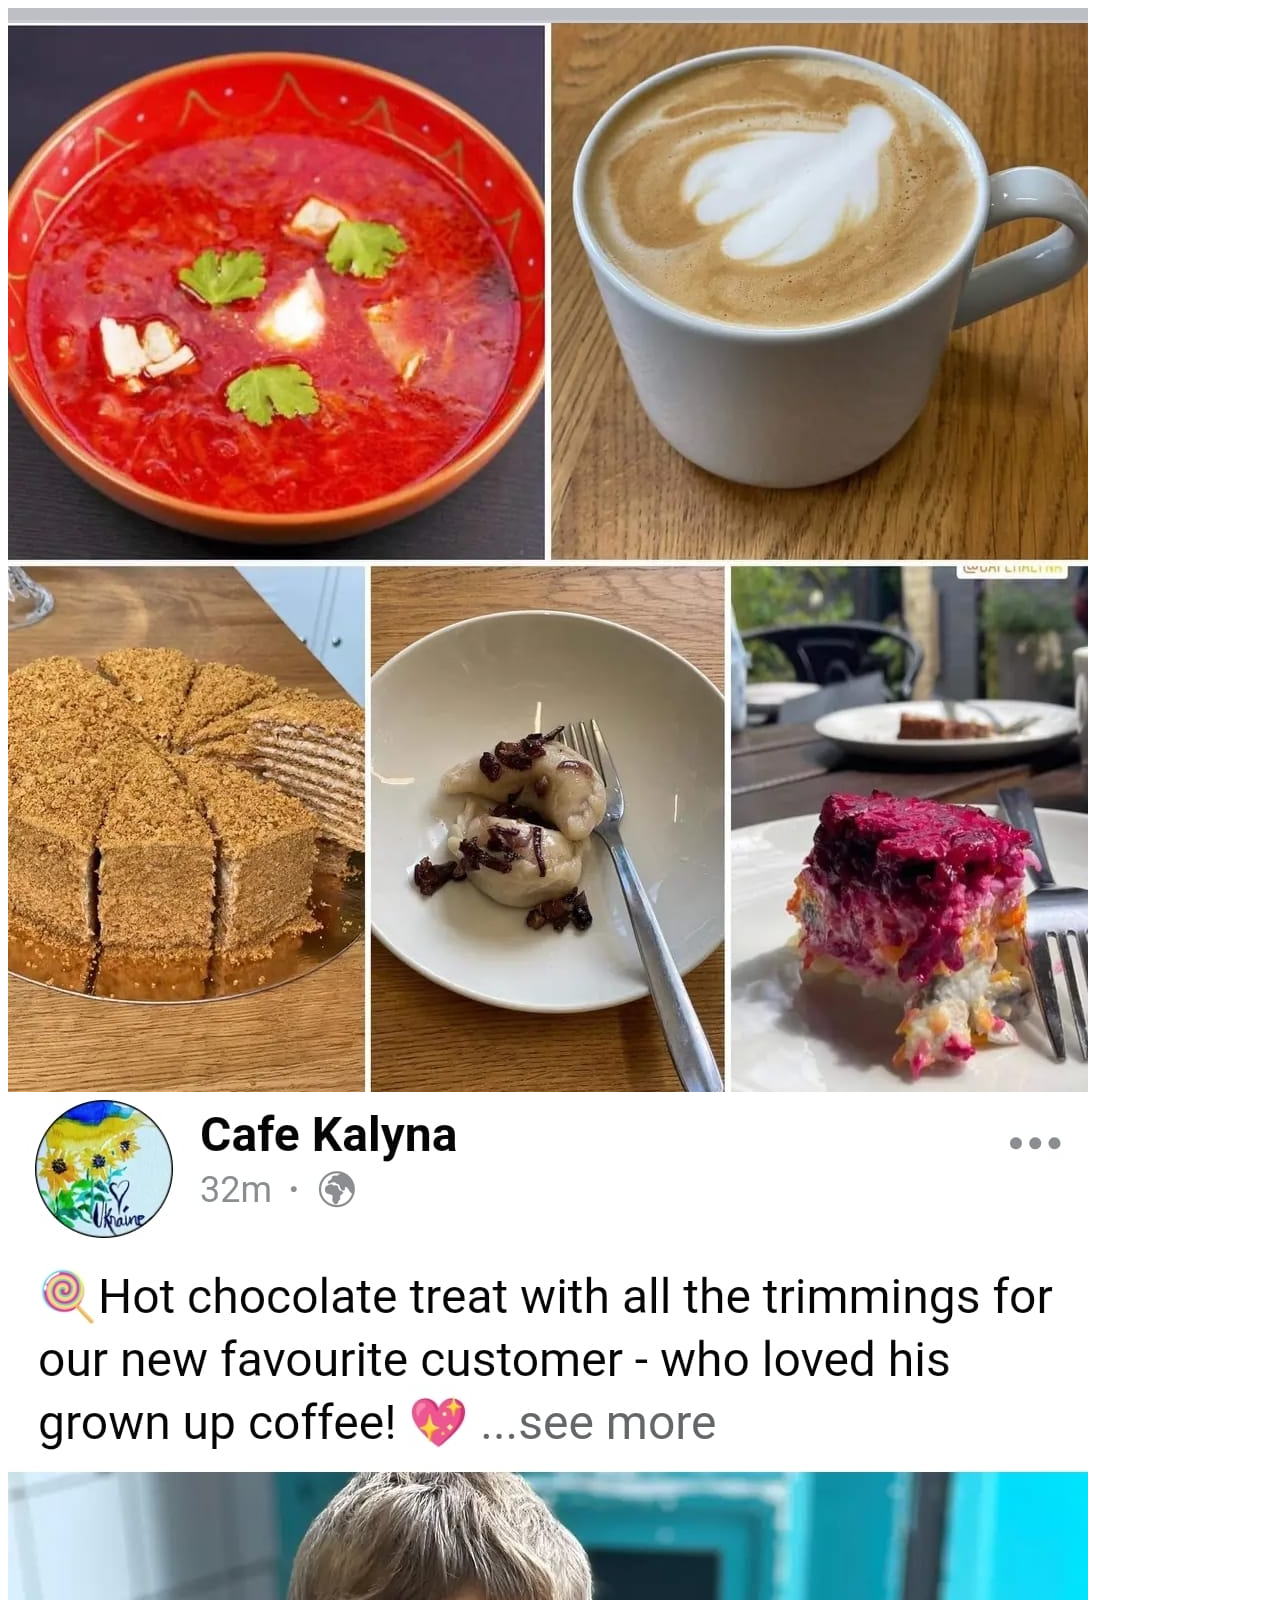
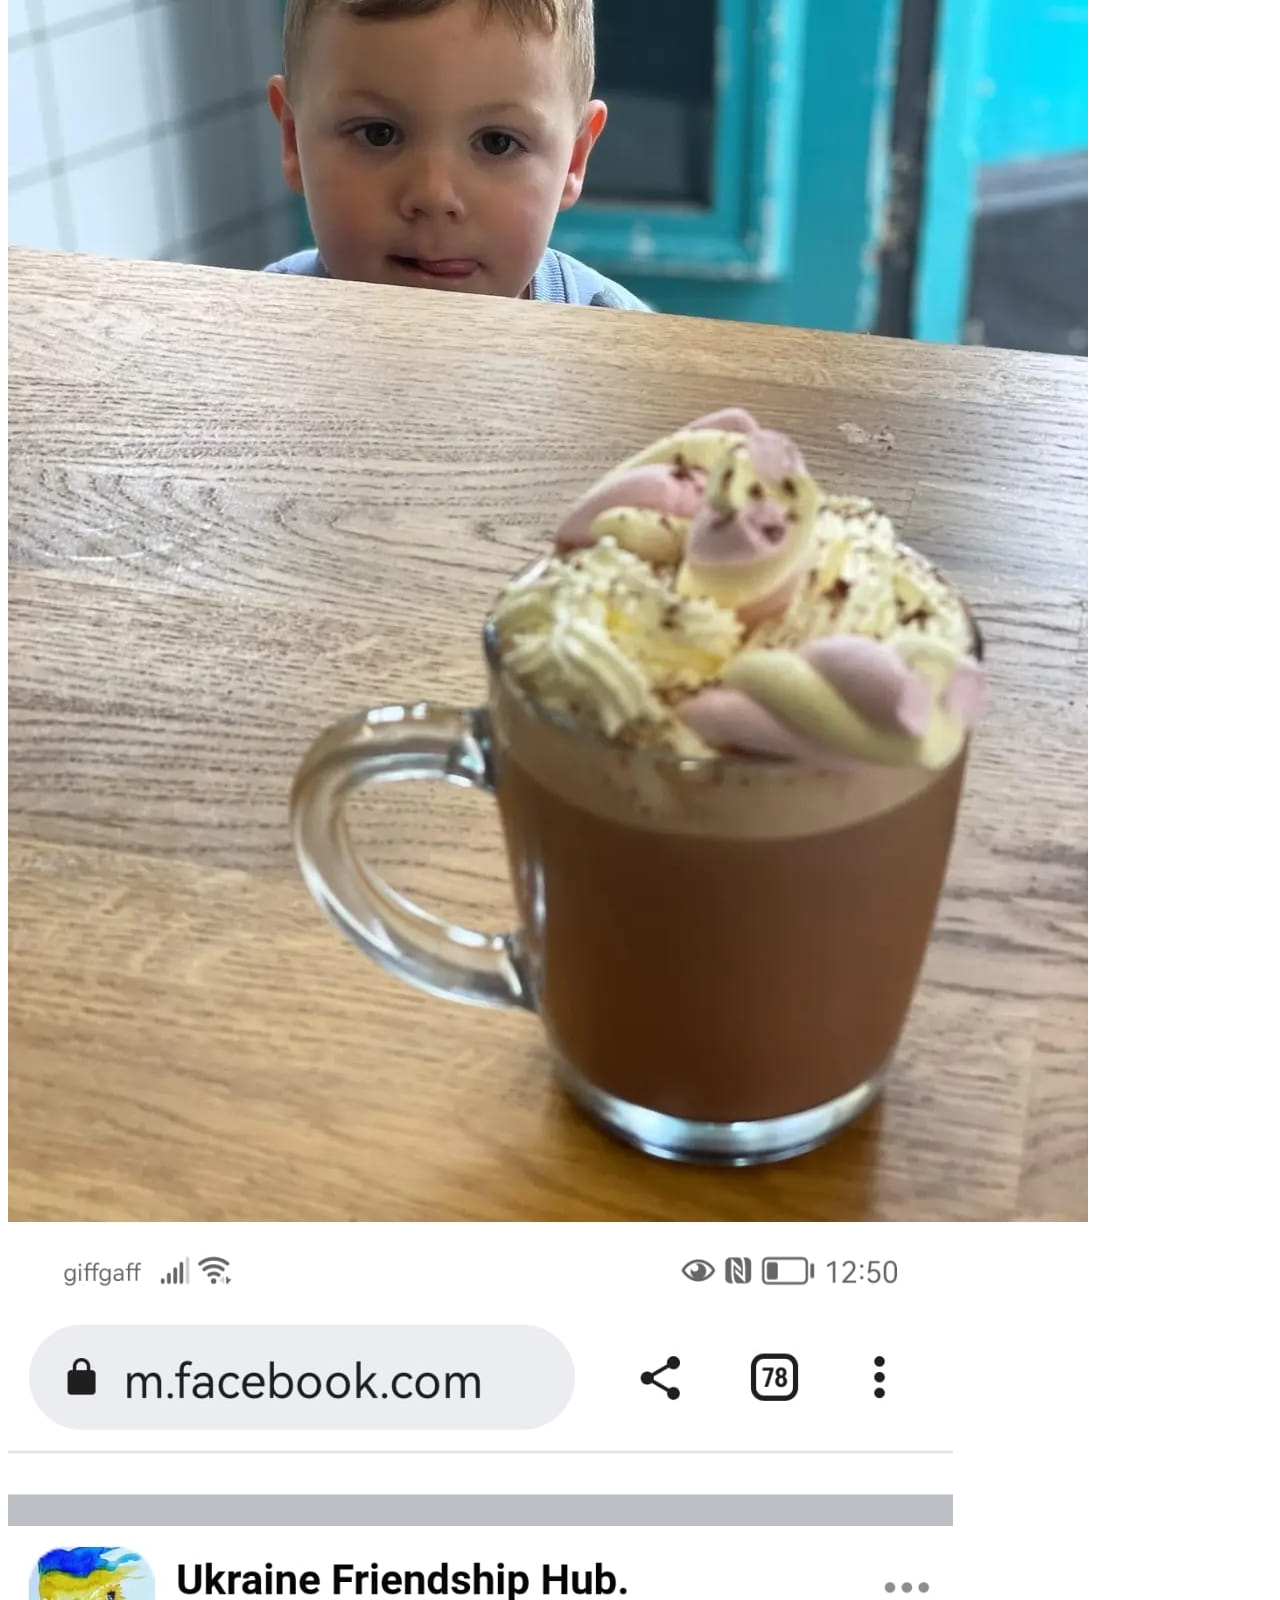
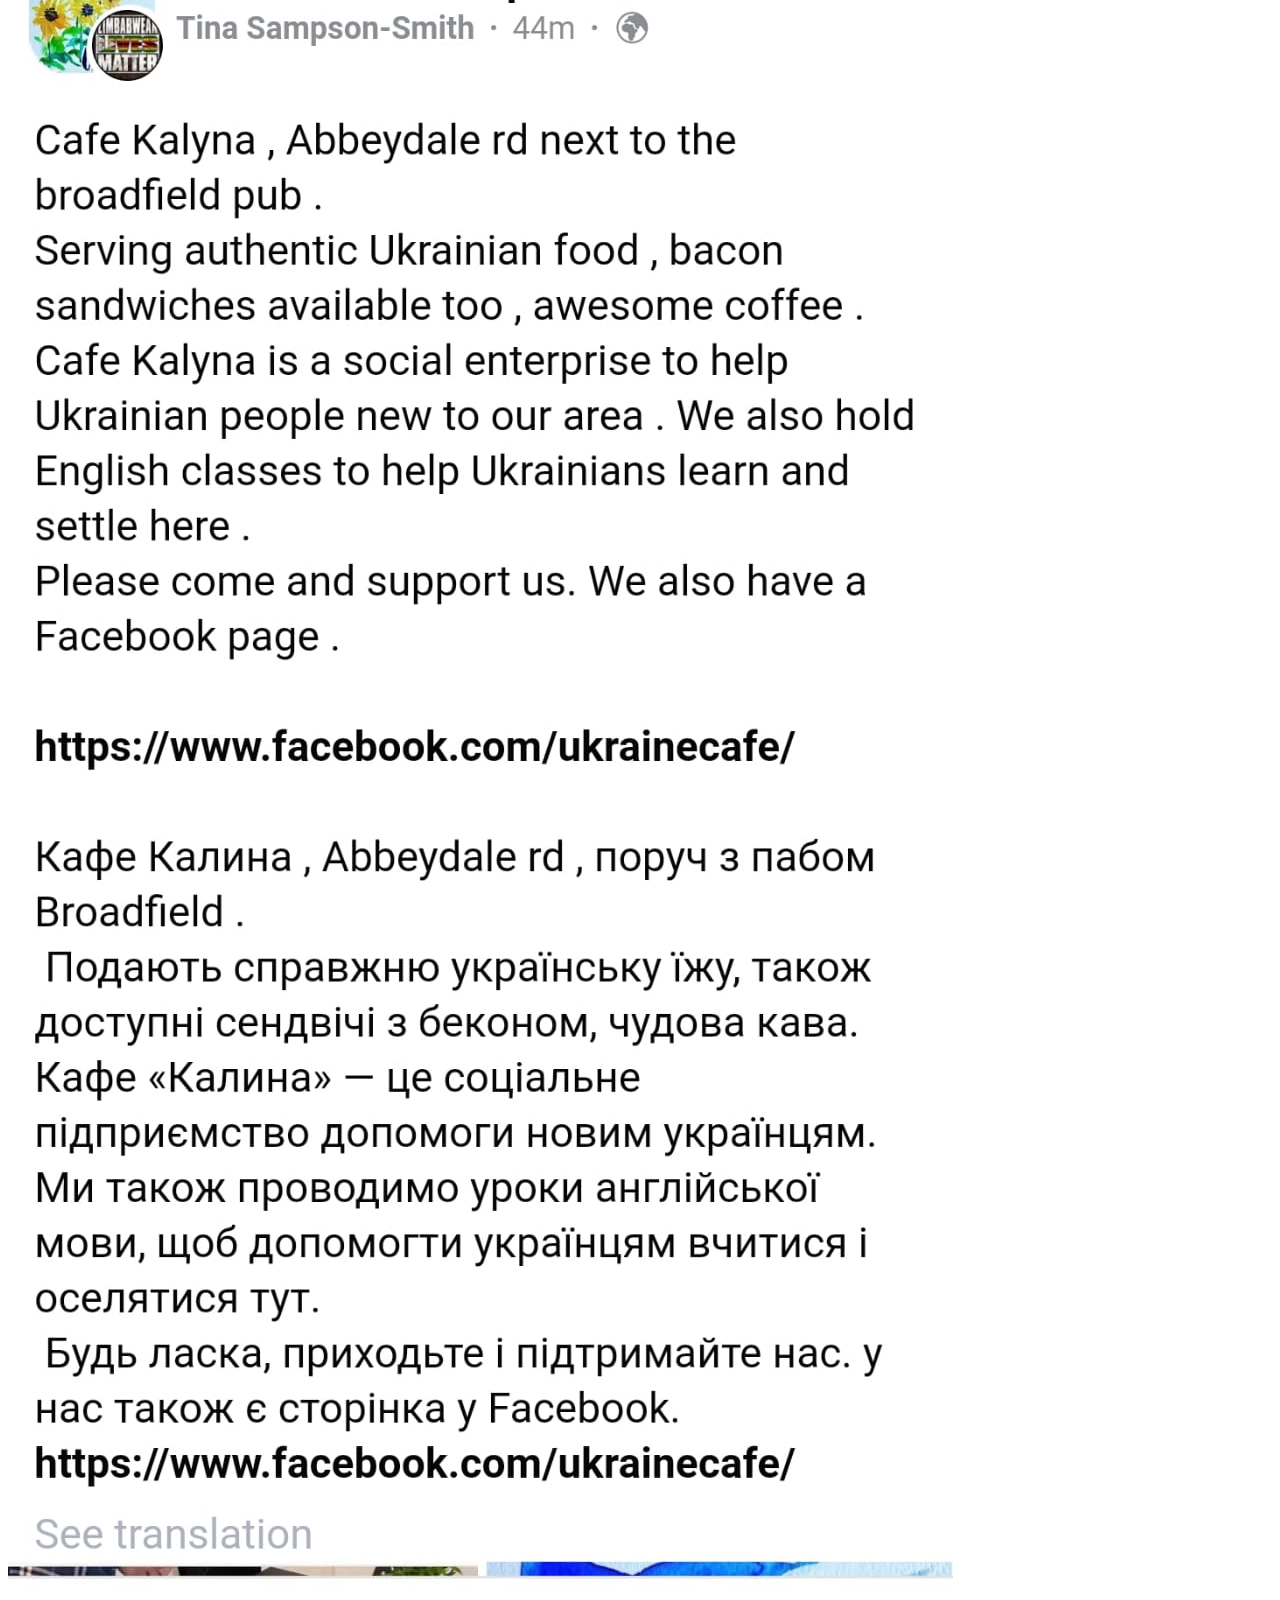
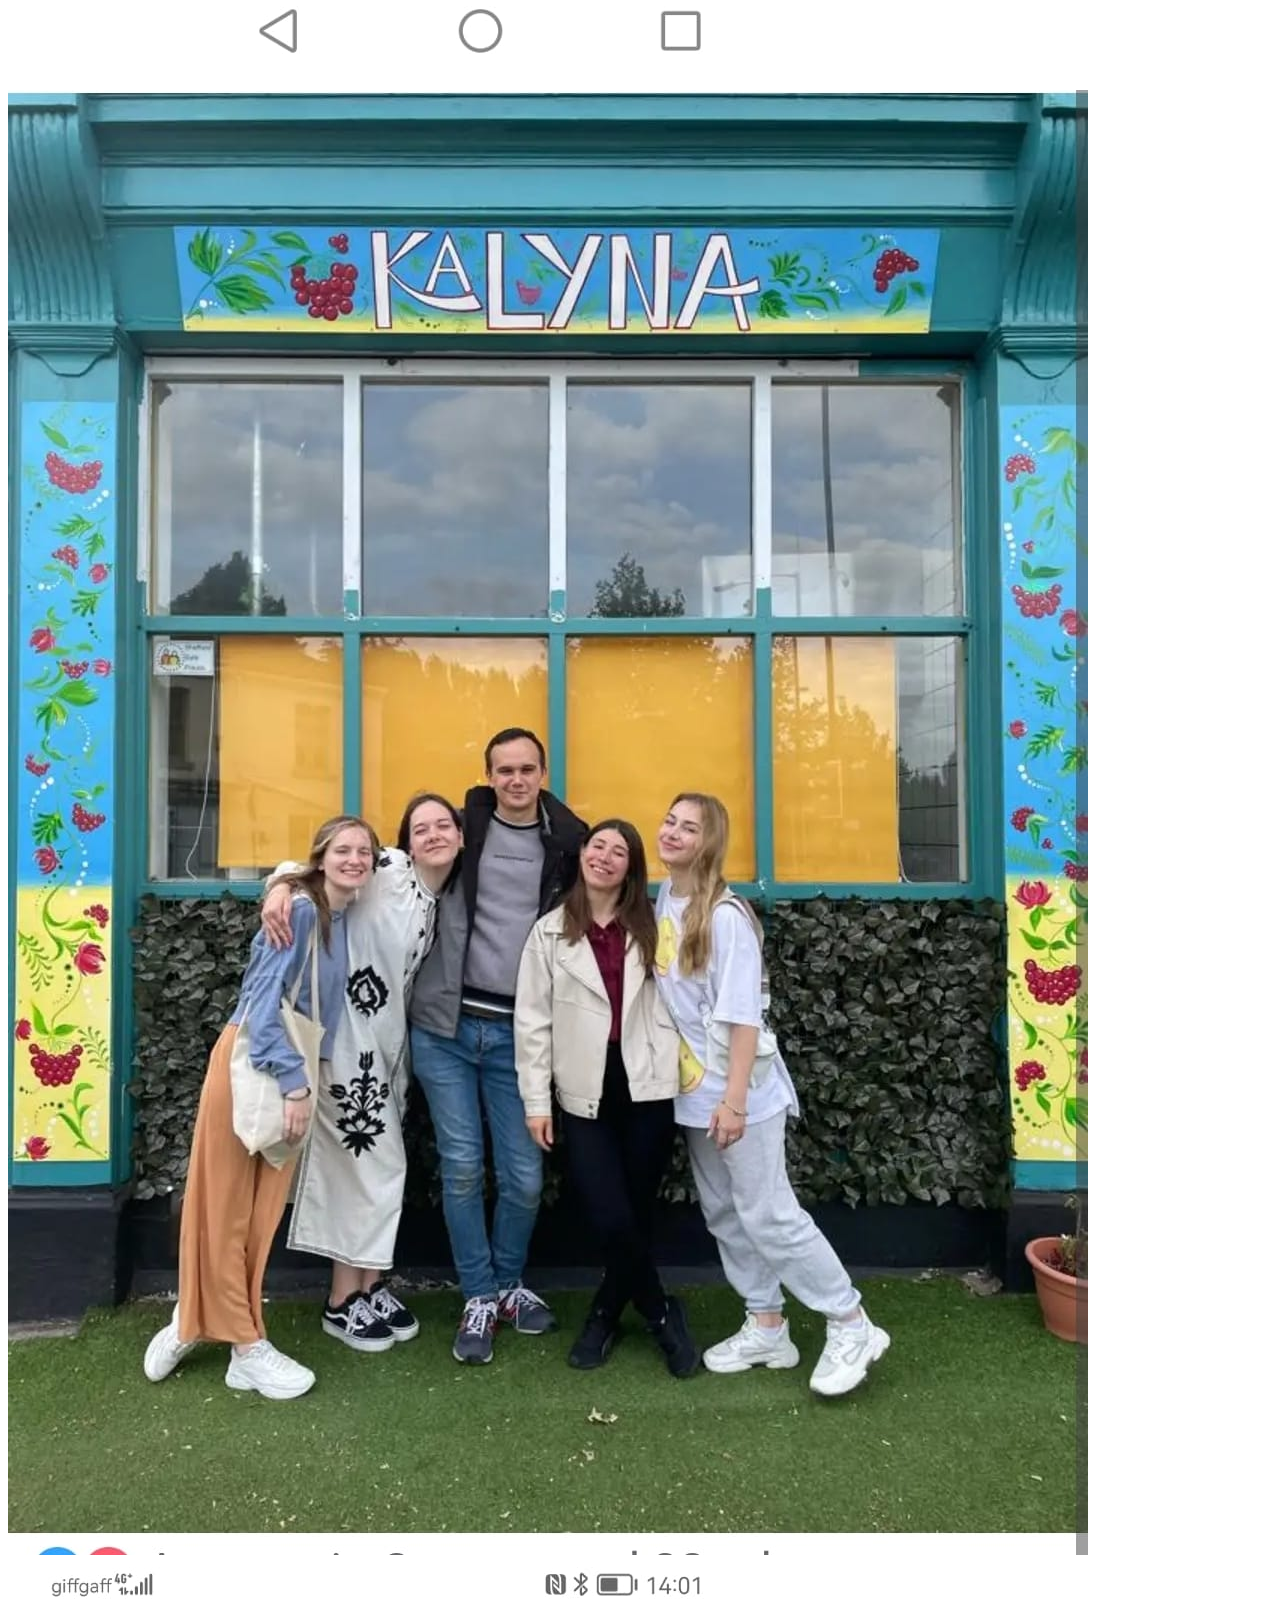
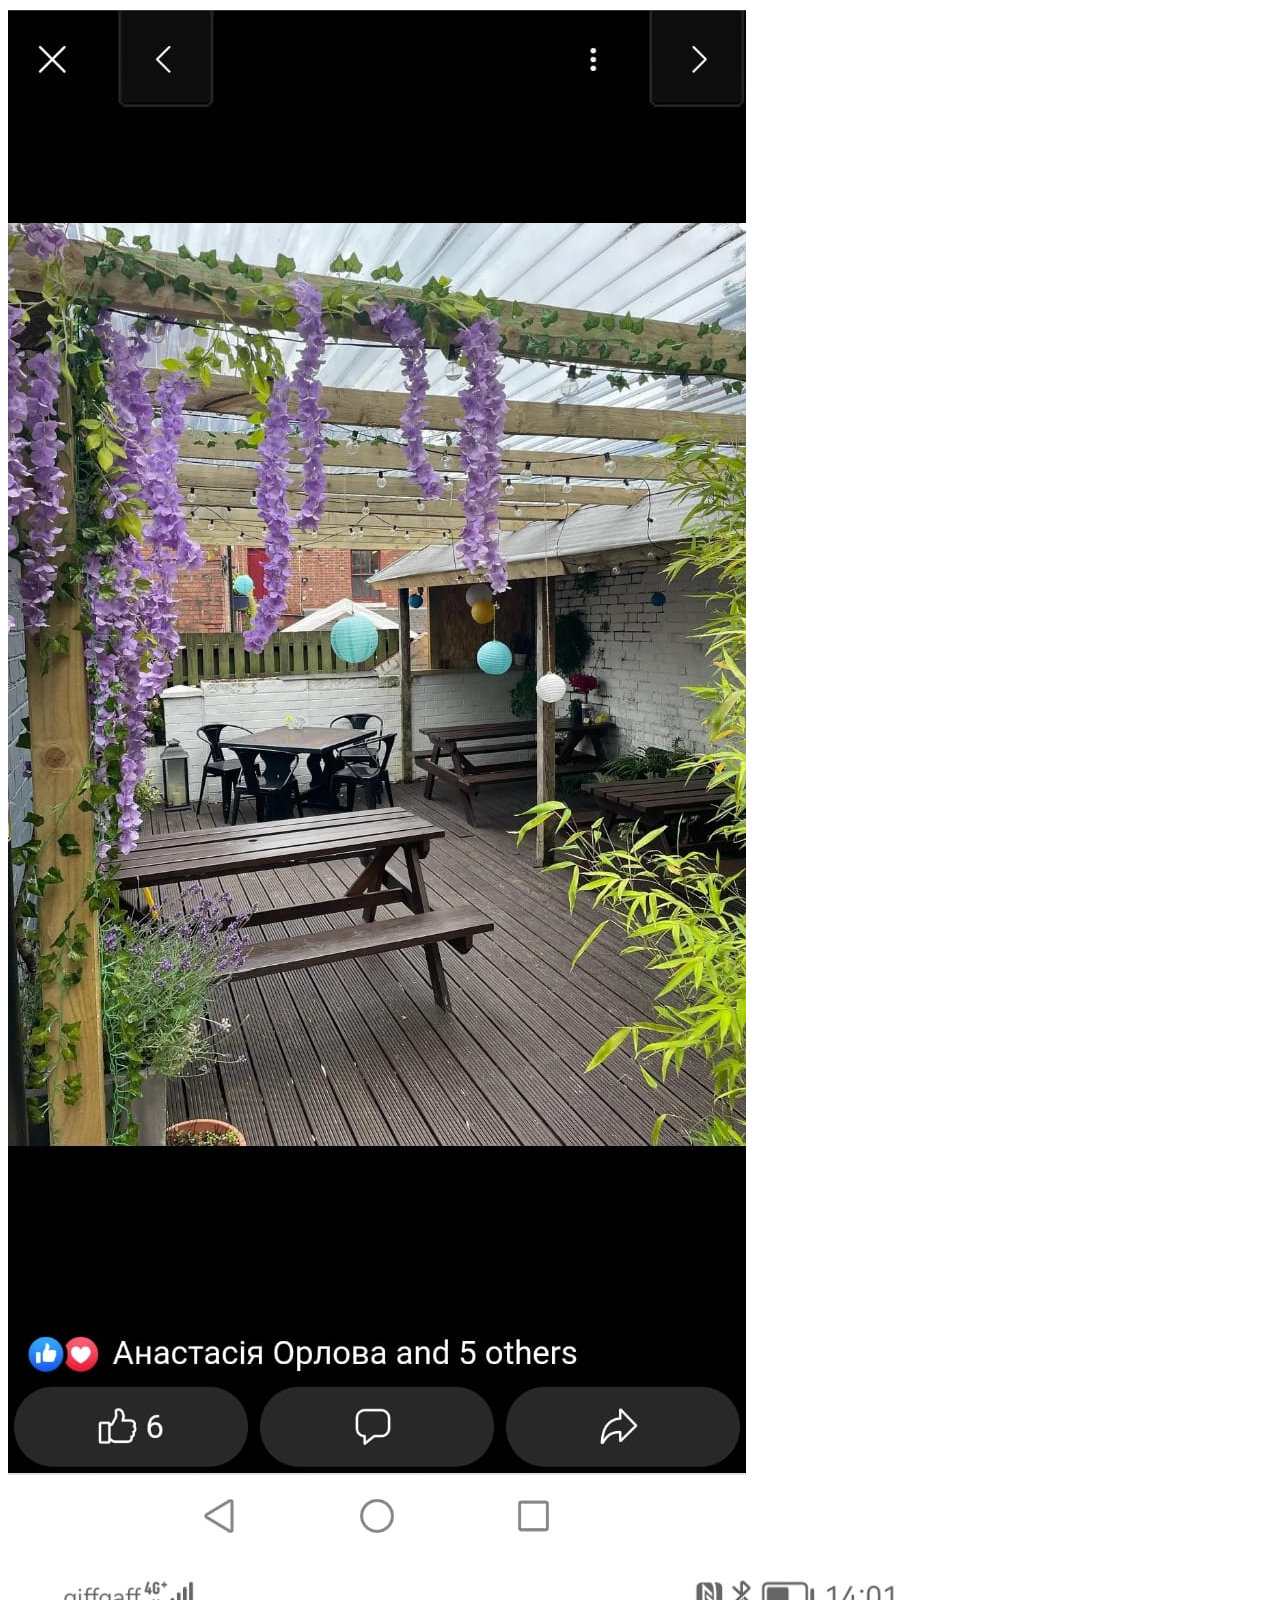
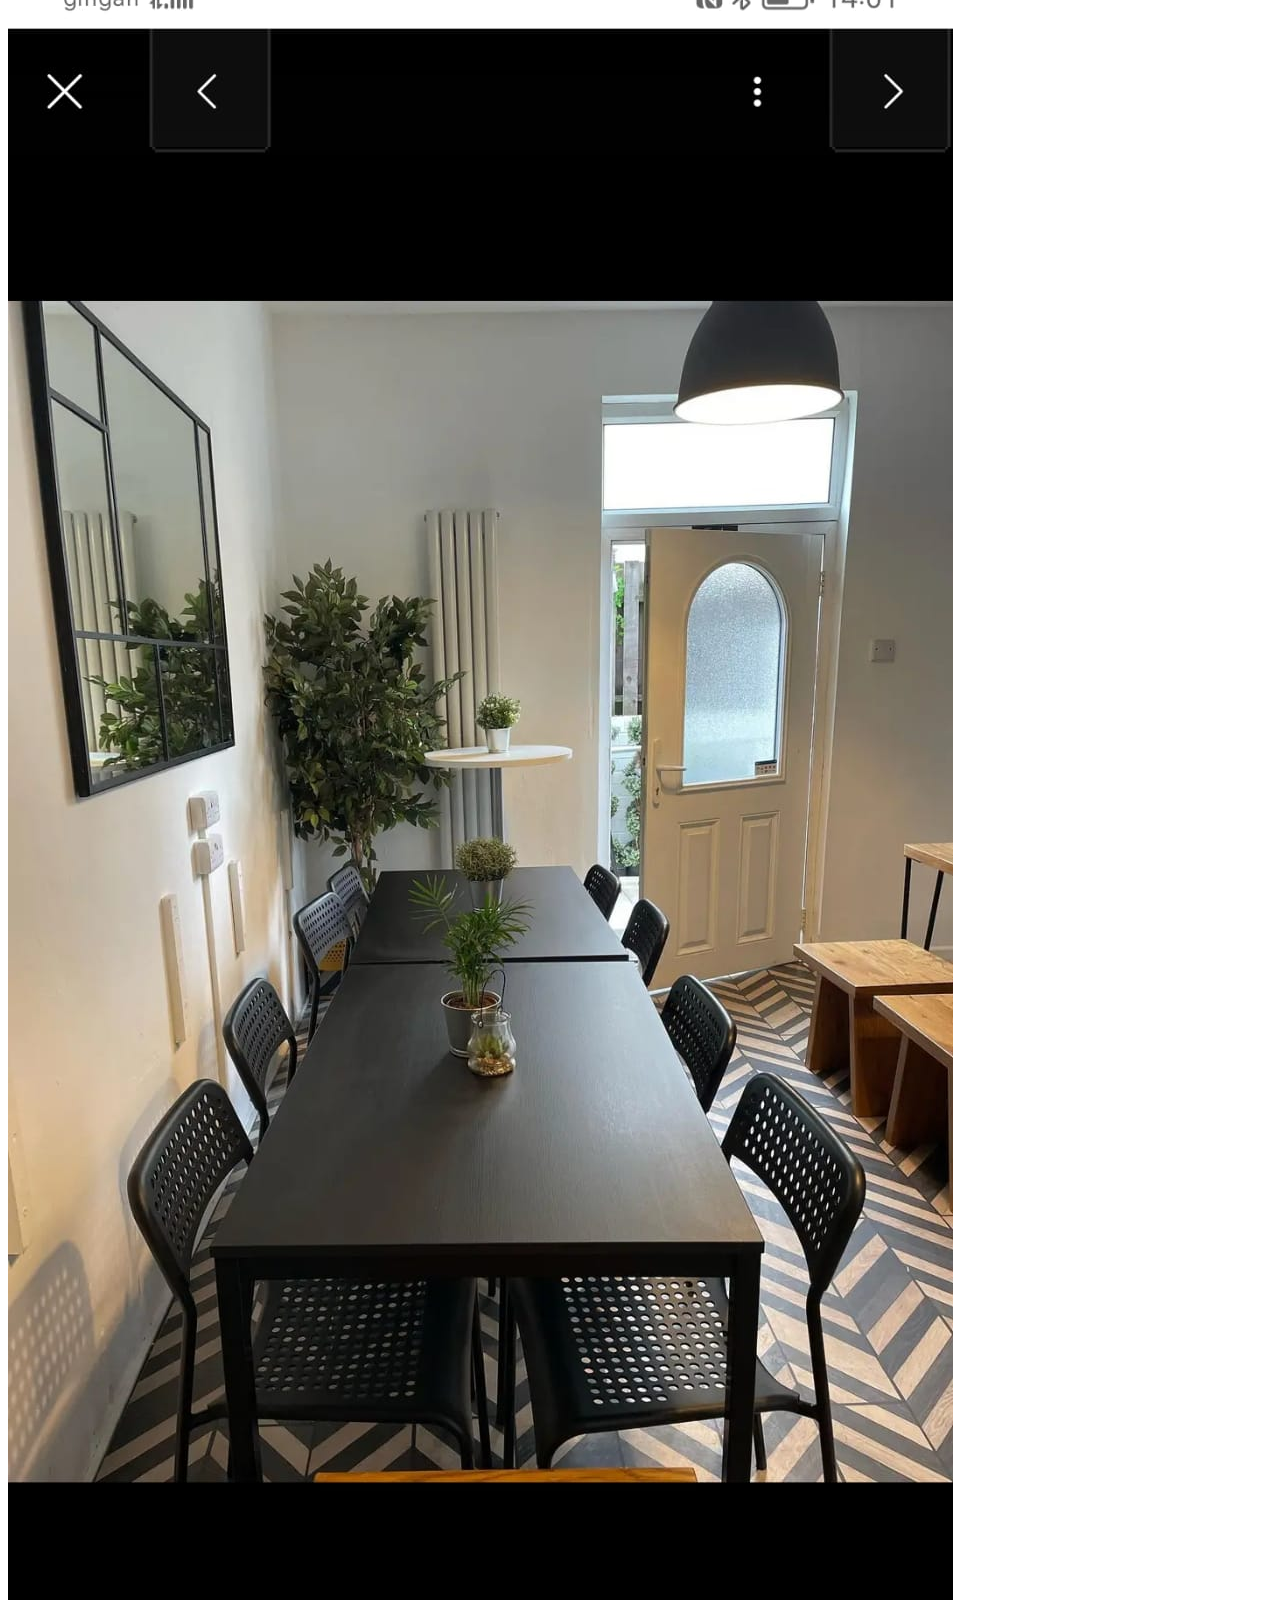
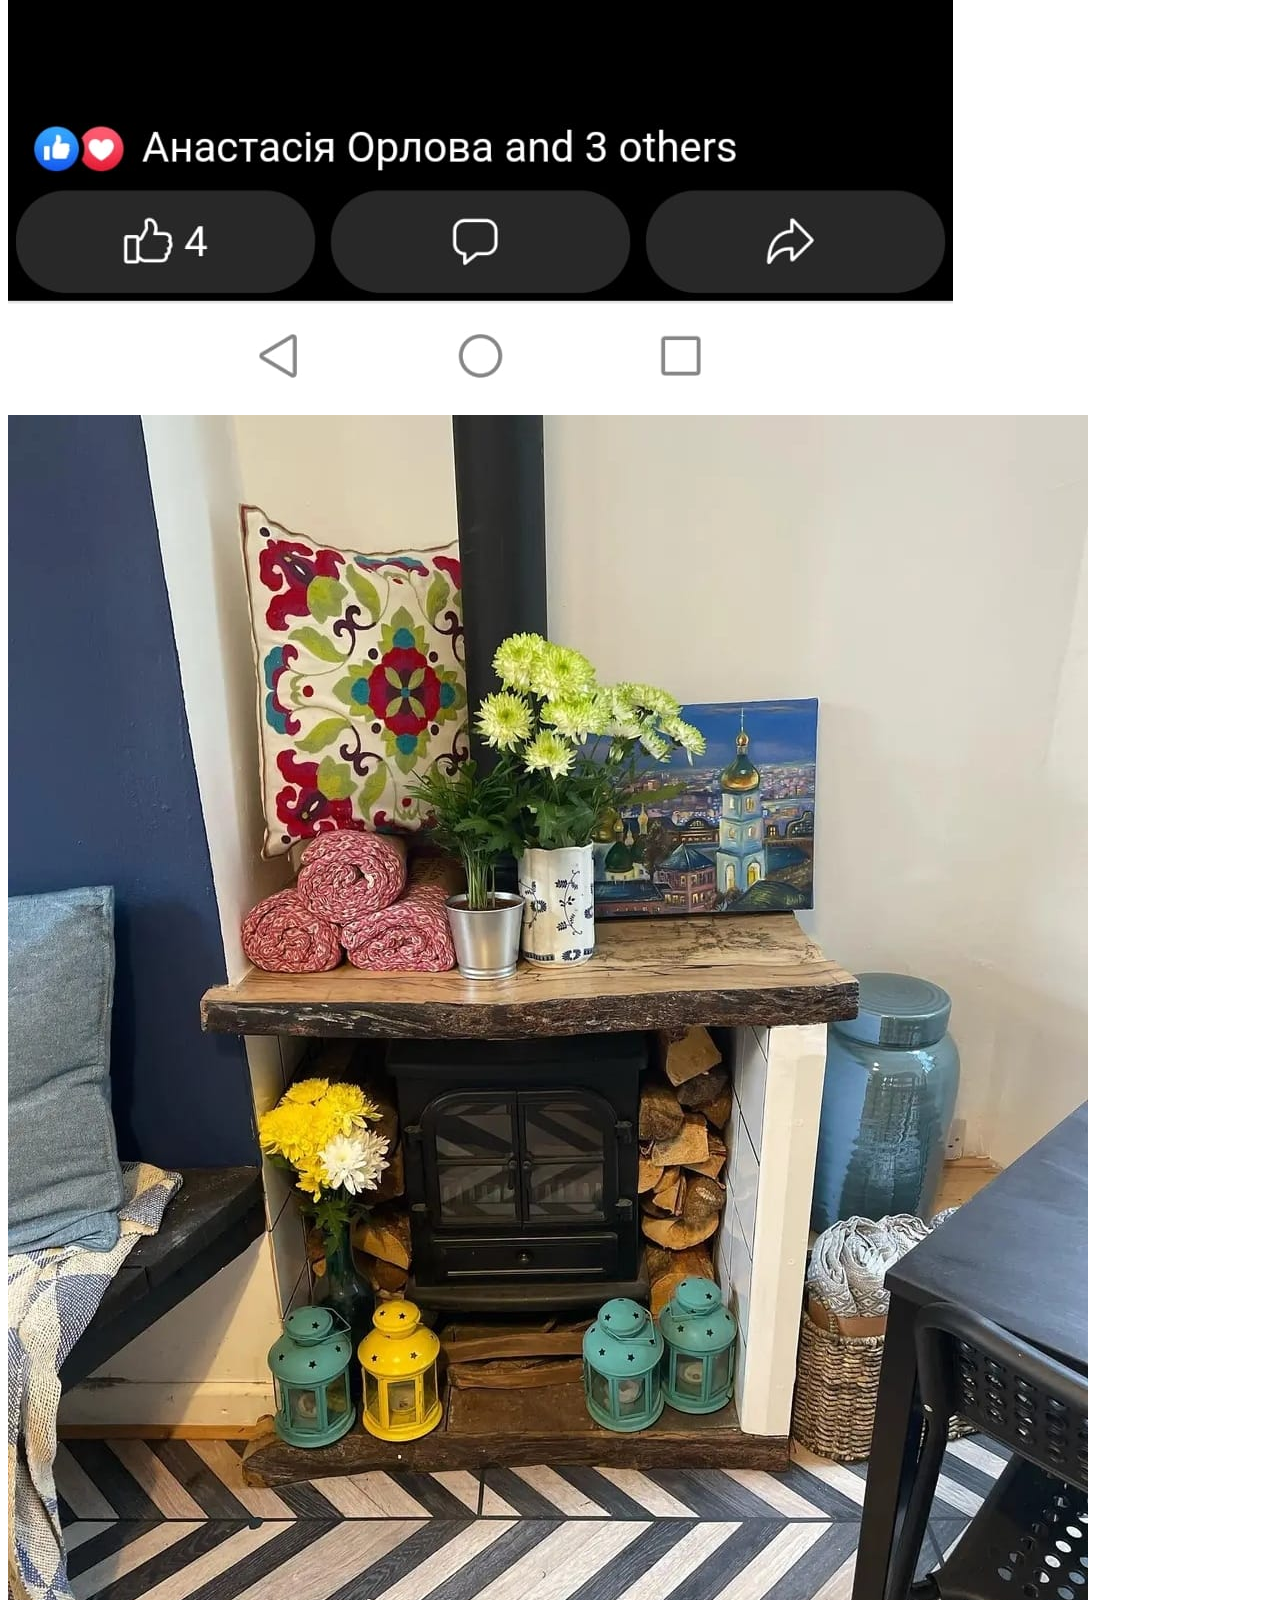
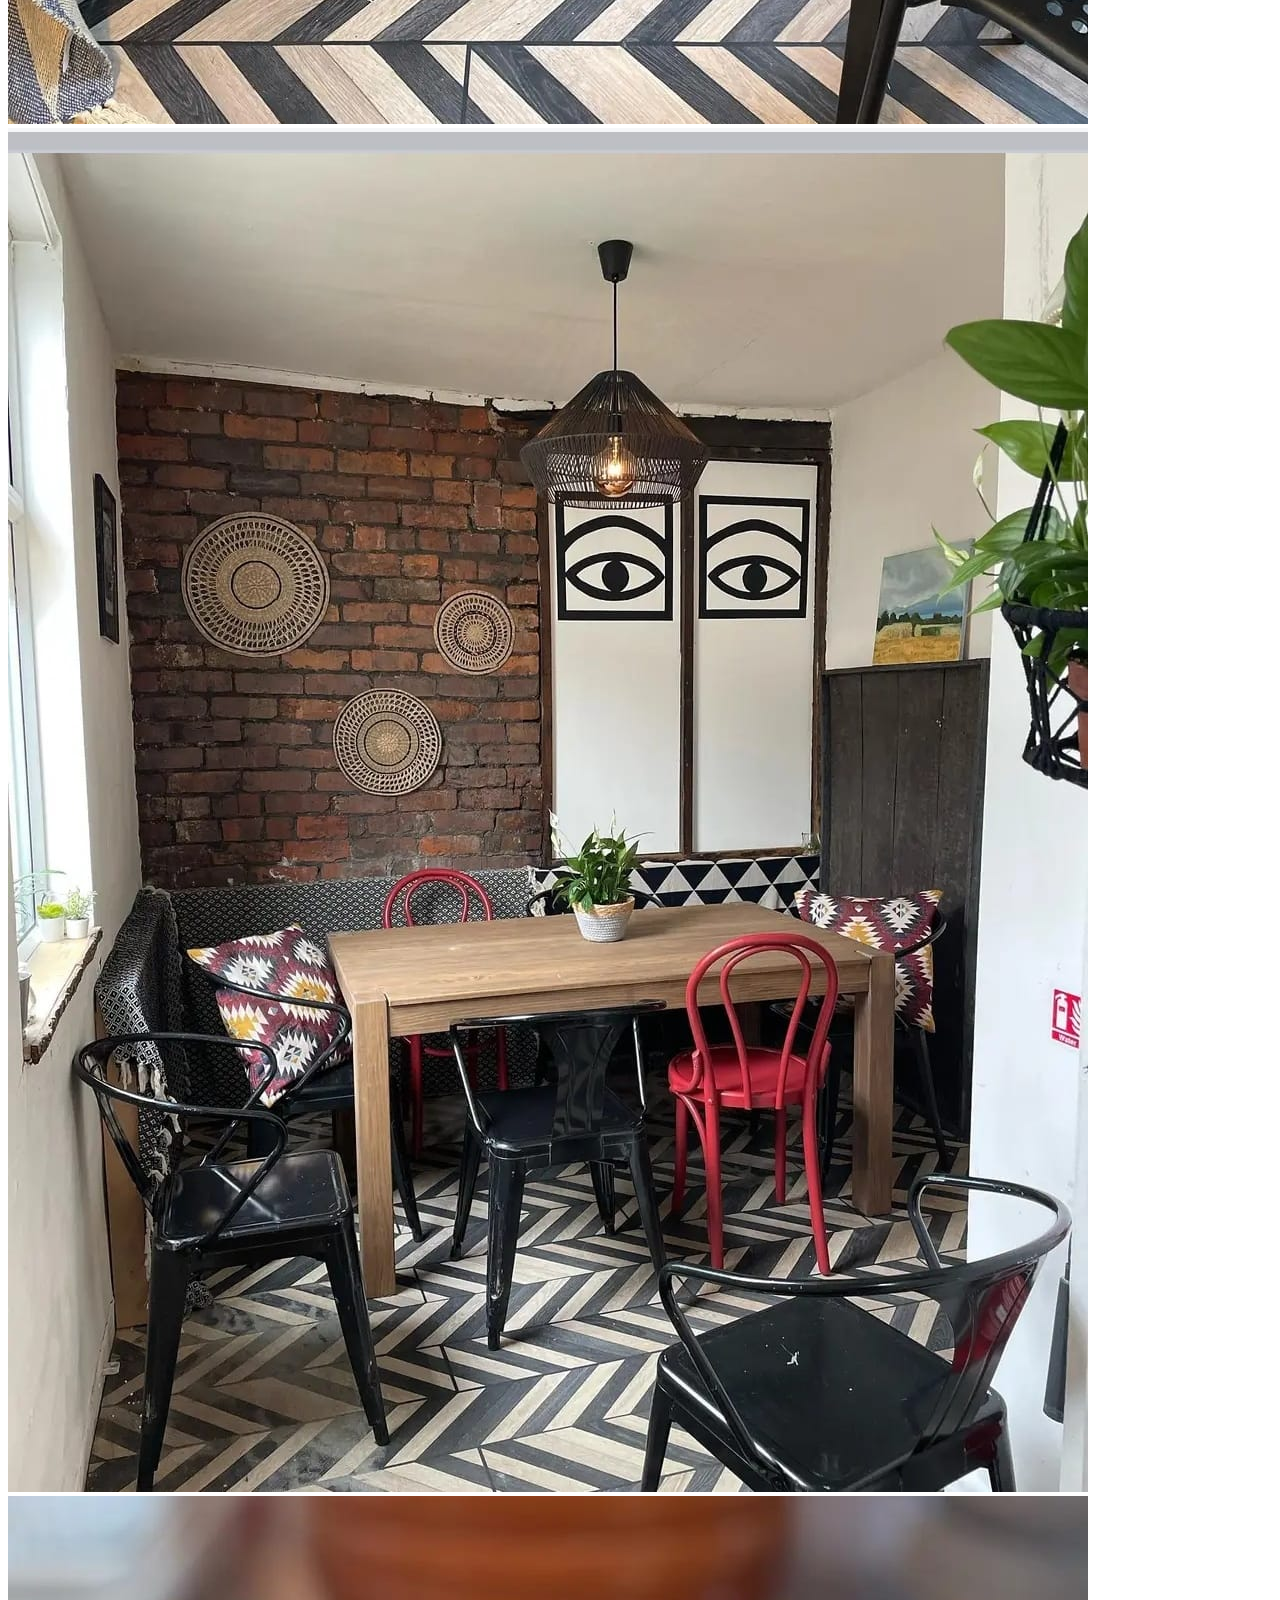
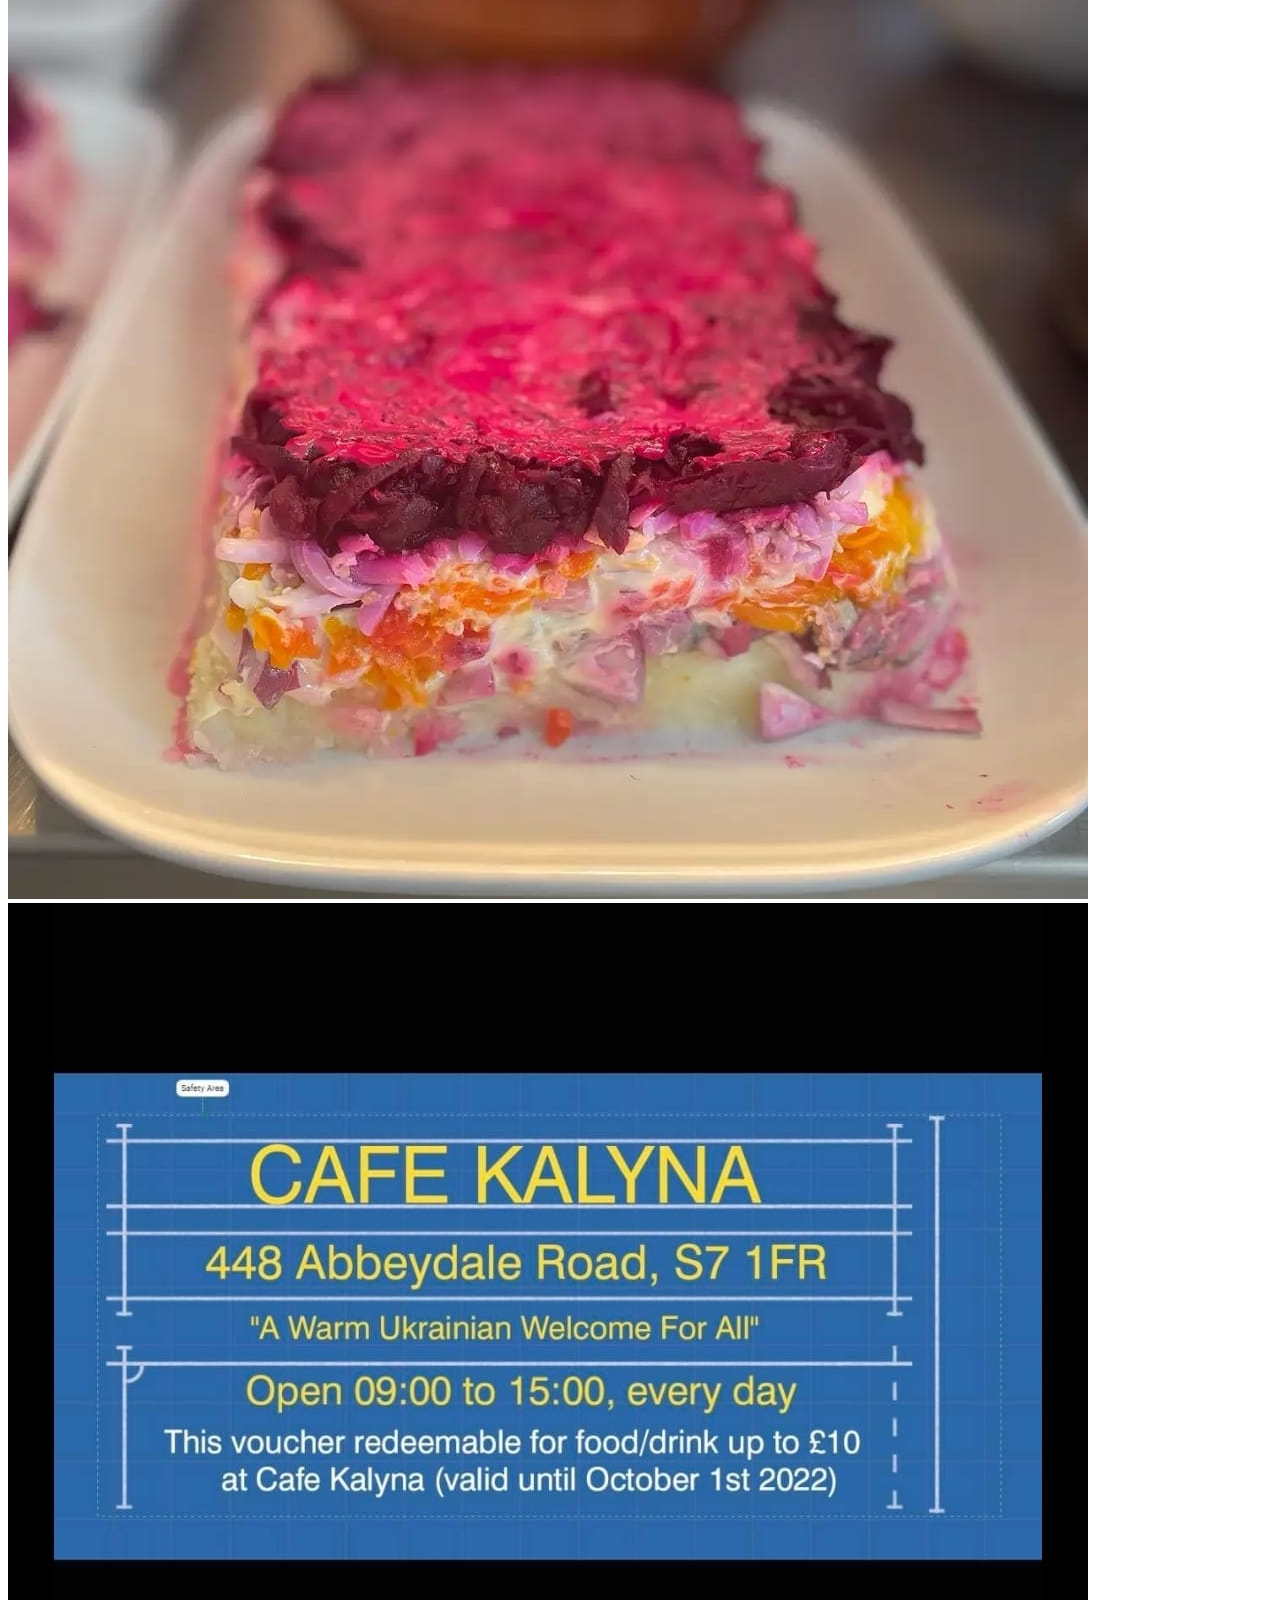
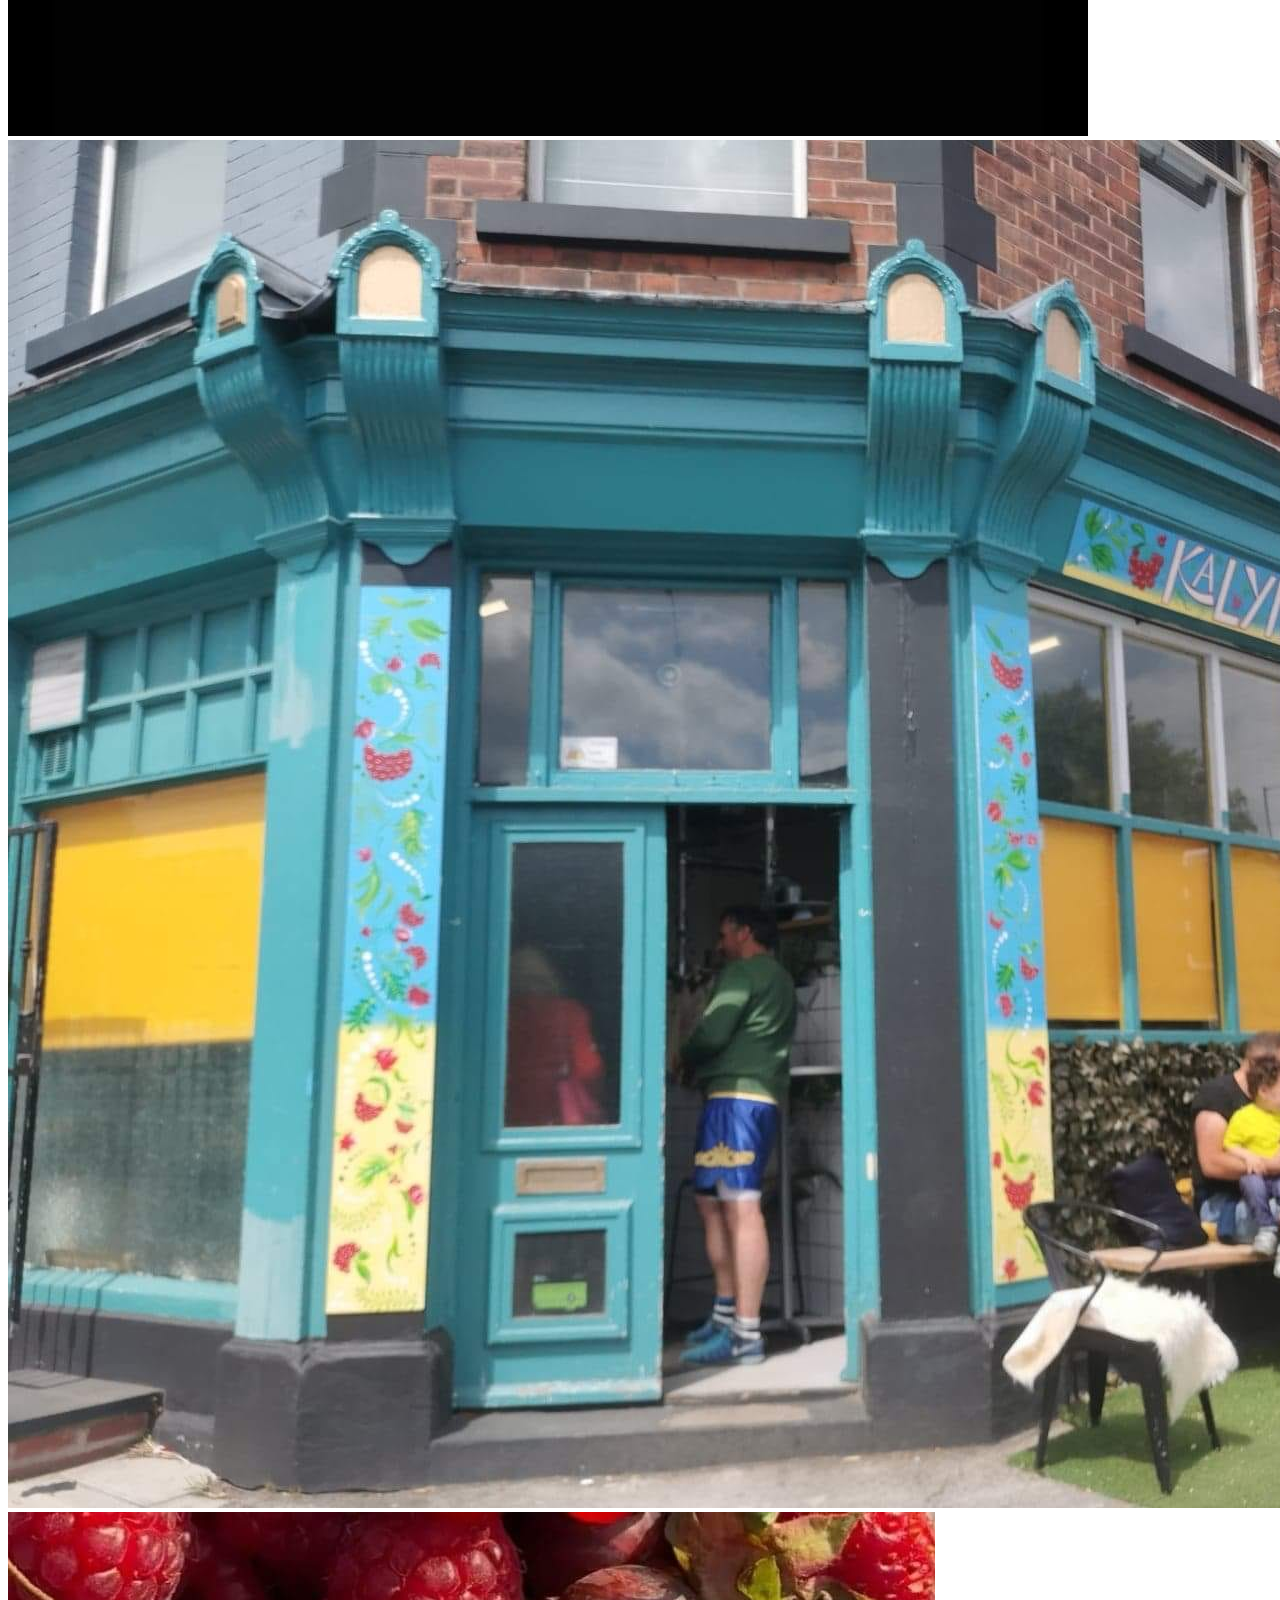
==== index.html @ b0a0a3d5 "first commit images and basic html" ====
<!DOCTYPE html>
<html>
<head>

</head>
<body>
    <img src="images/Photo from Tom(1).jpg" />
    <img src="images/Photo from Tom(2).jpg" />
    <img src="images/Photo from Tom(3).jpg" />
    <img src="images/Photo from Tom(4).jpg" />
    <img src="images/Photo from Tom(5).jpg" />
    <img src="images/Photo from Tom(6).jpg" />
    <img src="images/Photo from Tom(7).jpg" />
    <img src="images/Photo from Tom(8).jpg" />
    <img src="images/Photo from Tom(9).jpg" />
    <img src="images/Photo from Tom(10).jpg" />
    <img src="images/Photo from Tom(11).jpg" />
    <img src="images/Photo from Tom(12).jpg" />
    <img src="images/Photo from Tom(13).jpg" />
    <img src="images/Photo from Tom(14).jpg" />
    <img src="images/Photo from Tom(15).jpg" />
    <img src="images/Photo from Tom(16).jpg" />
    <img src="images/Photo from Tom(17).jpg" />
    <img src="images/Photo from Tom(18).jpg" />
    <img src="images/Photo from Tom(19).jpg" />
    <img src="images/Photo from Tom(20).jpg" />
    <img src="images/Photo from Tom(21).jpg" />
    <img src="images/Photo from Tom(22).jpg" />
    <img src="images/Photo from Tom(23).jpg" />
    <img src="images/Photo from Tom.jpg" />



</body>
<footer>

</footer>
</html>
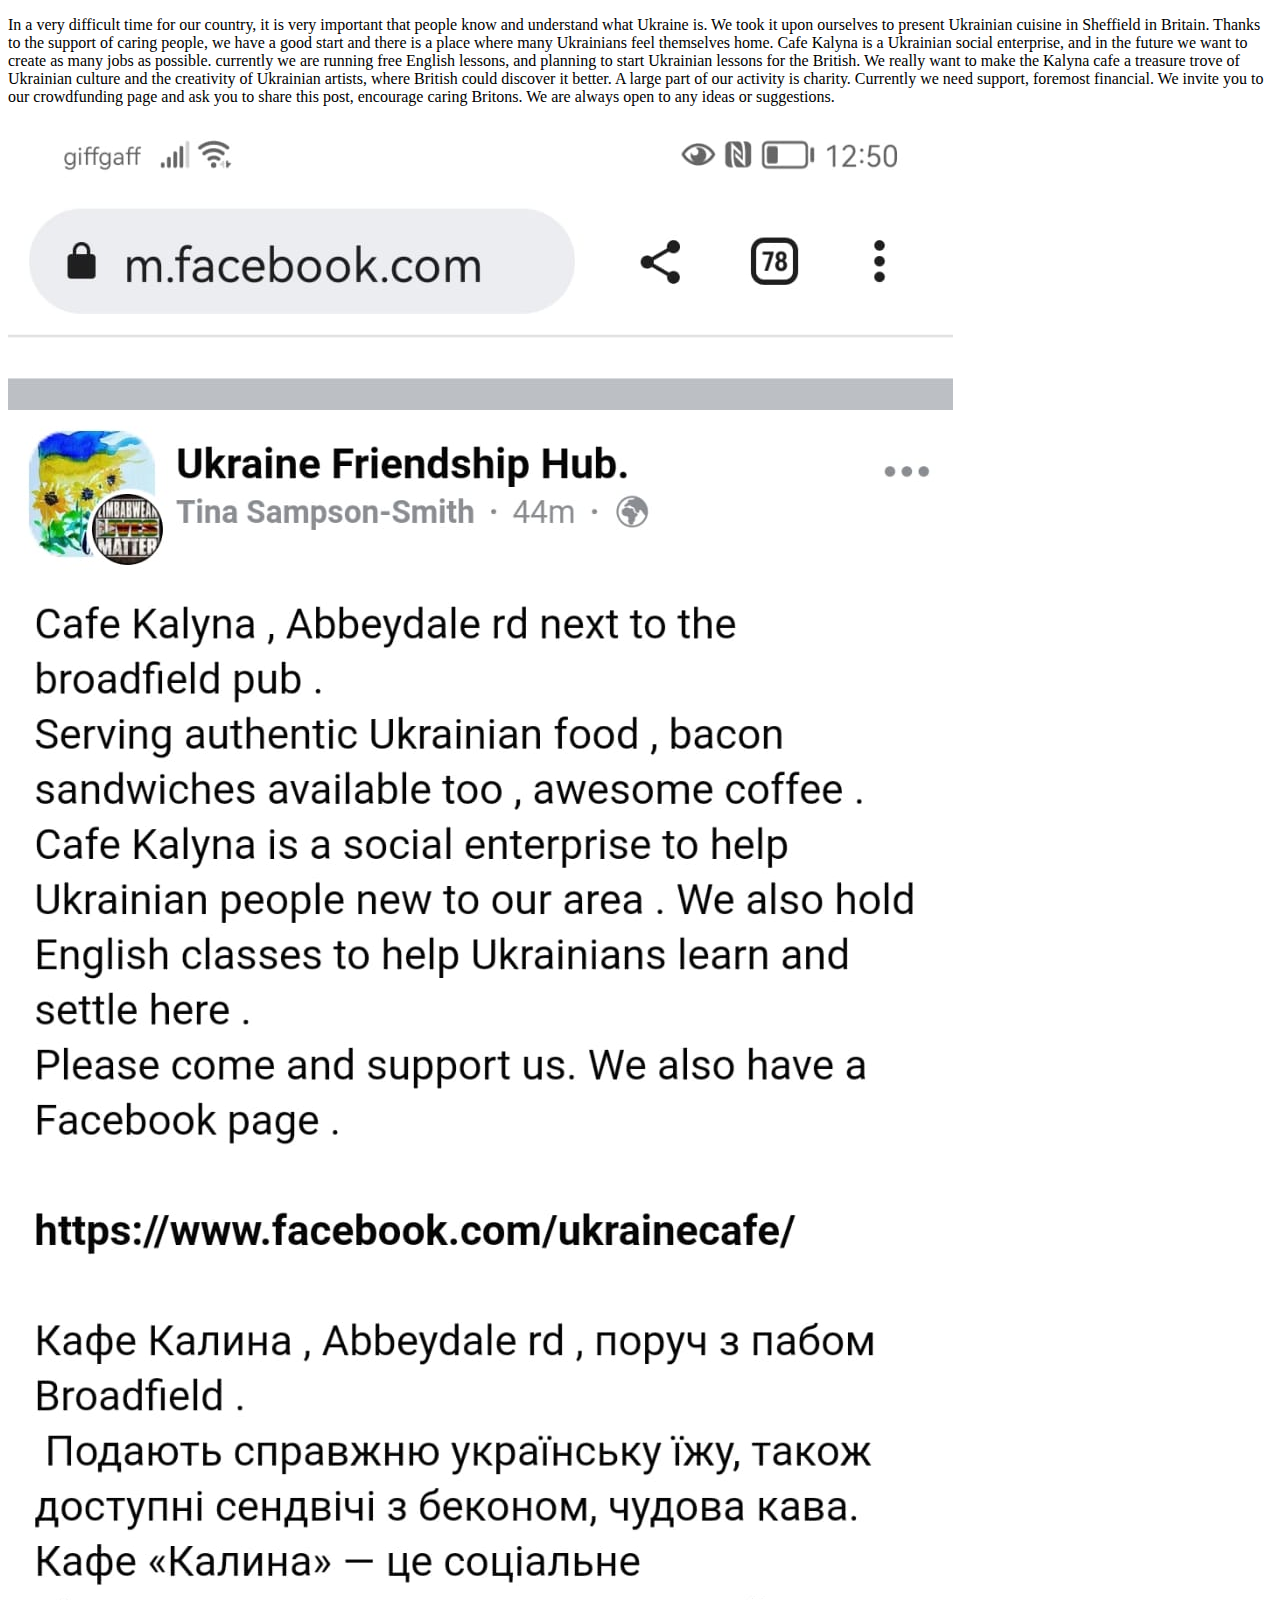
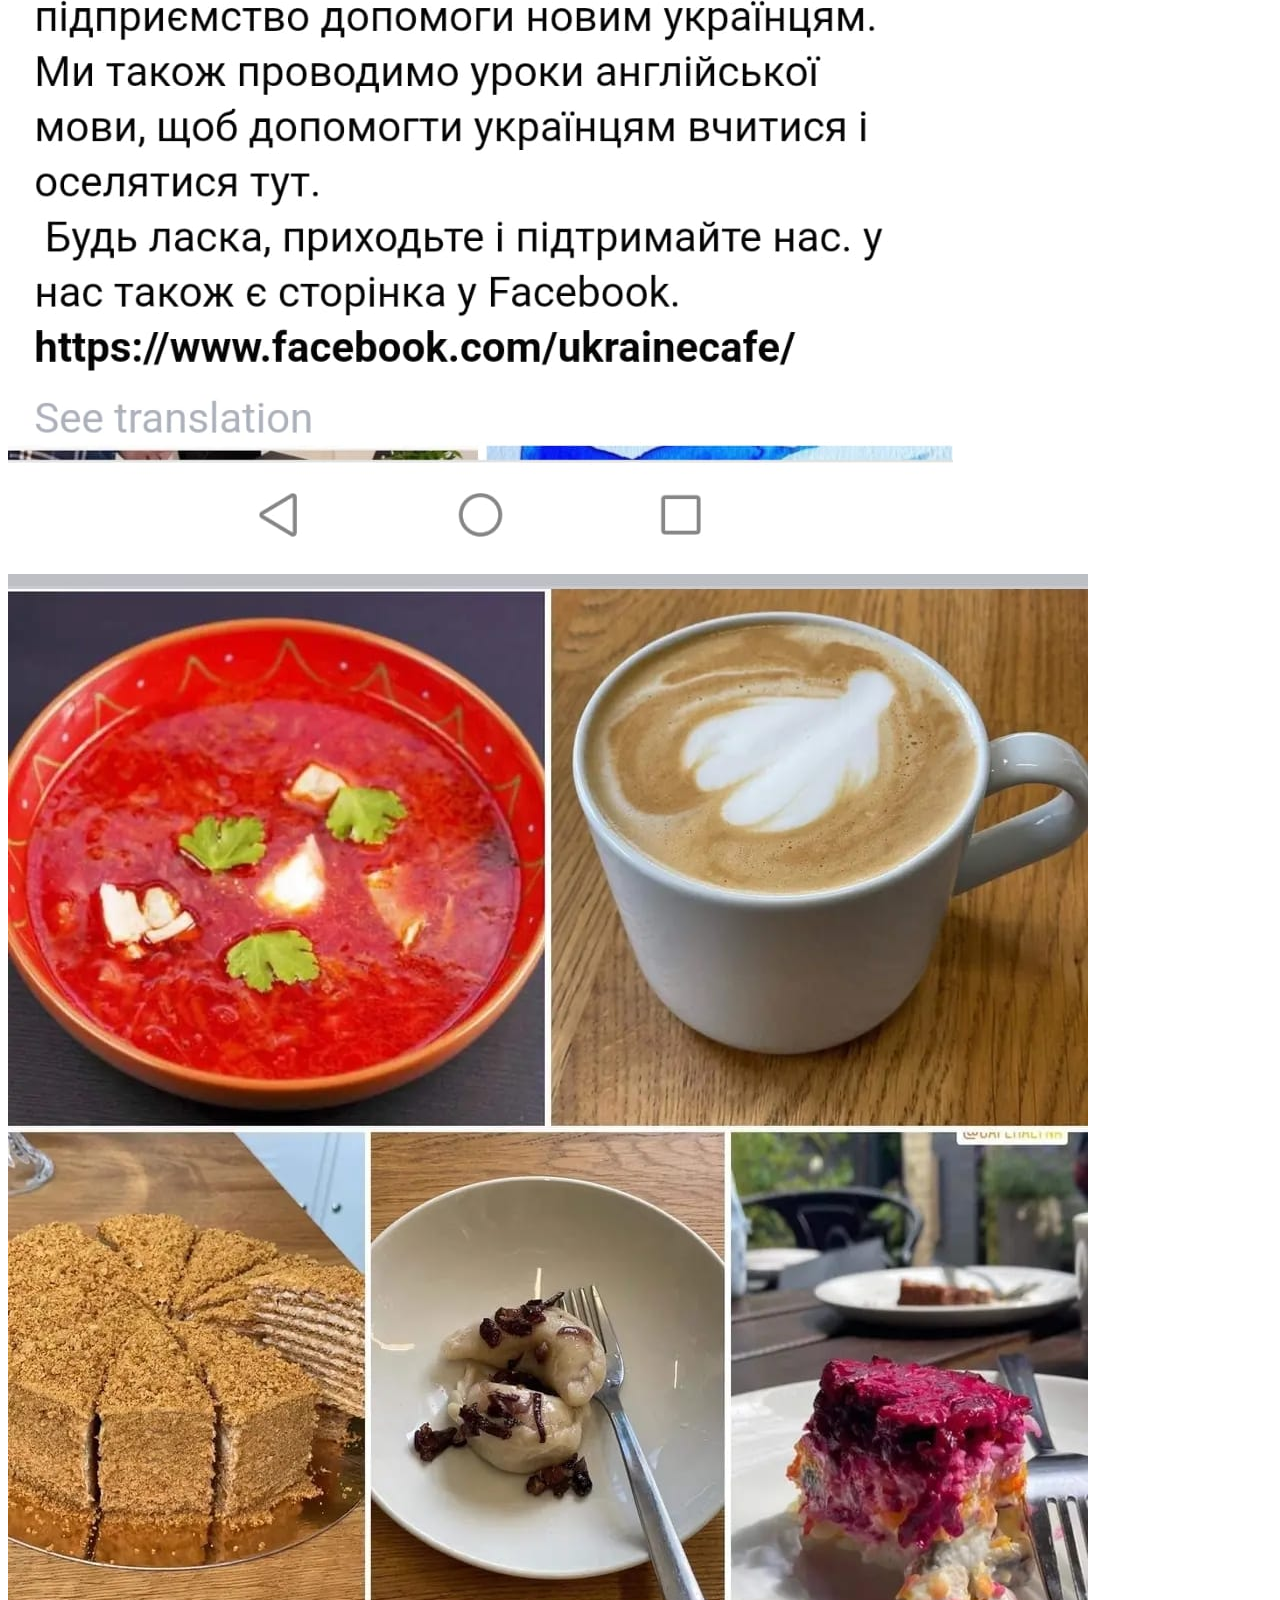
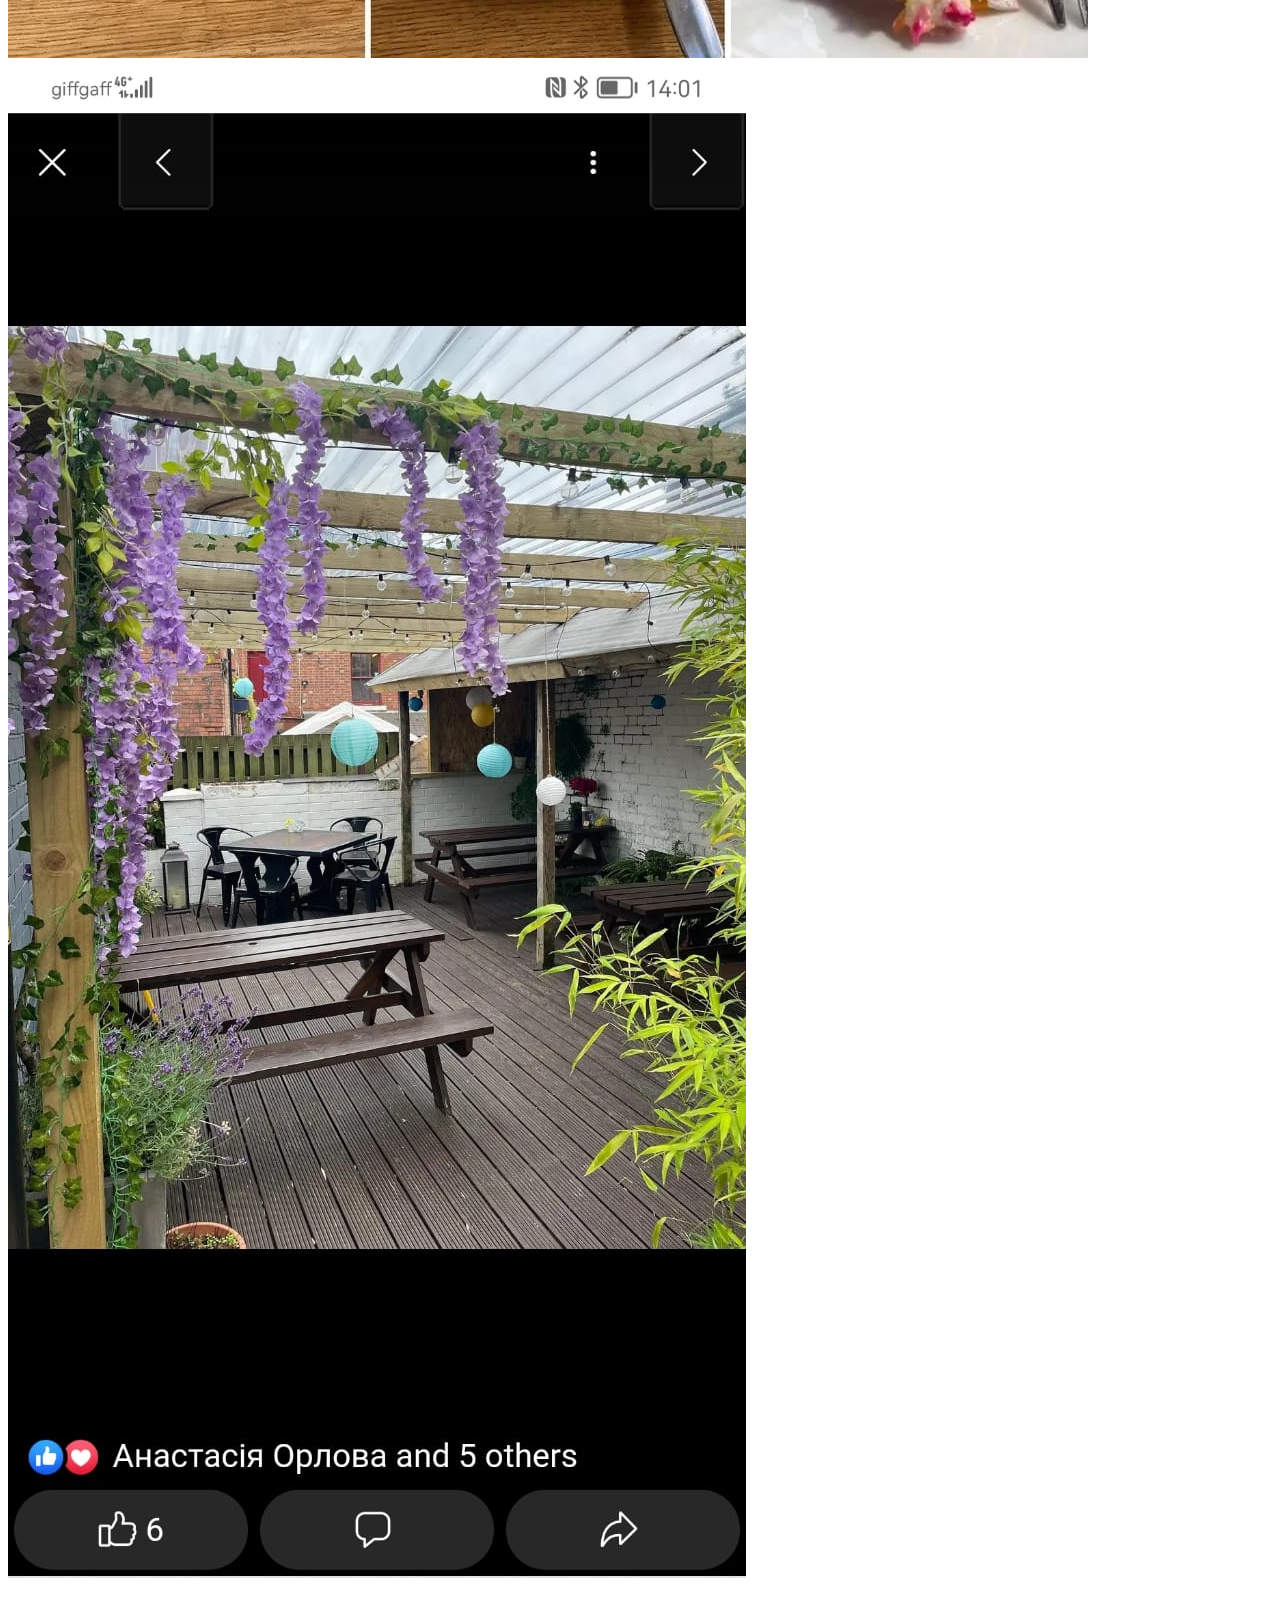
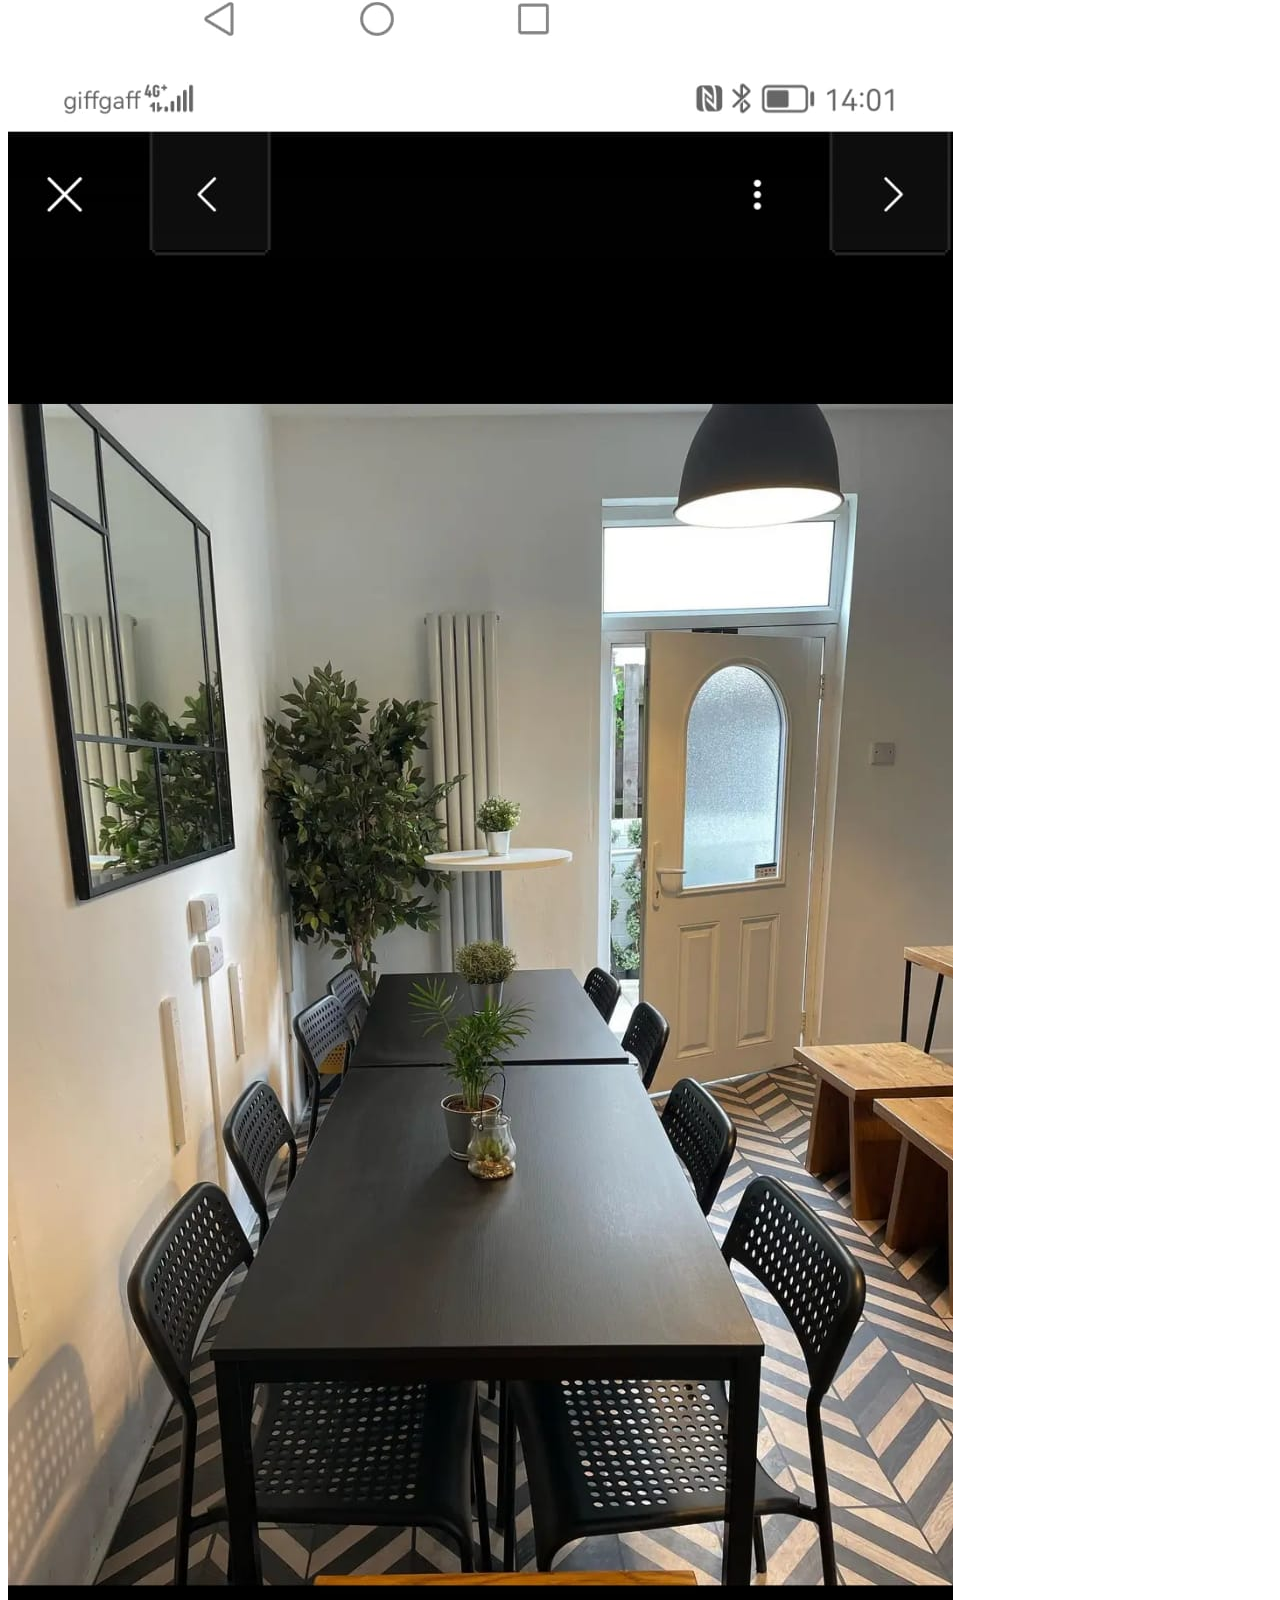
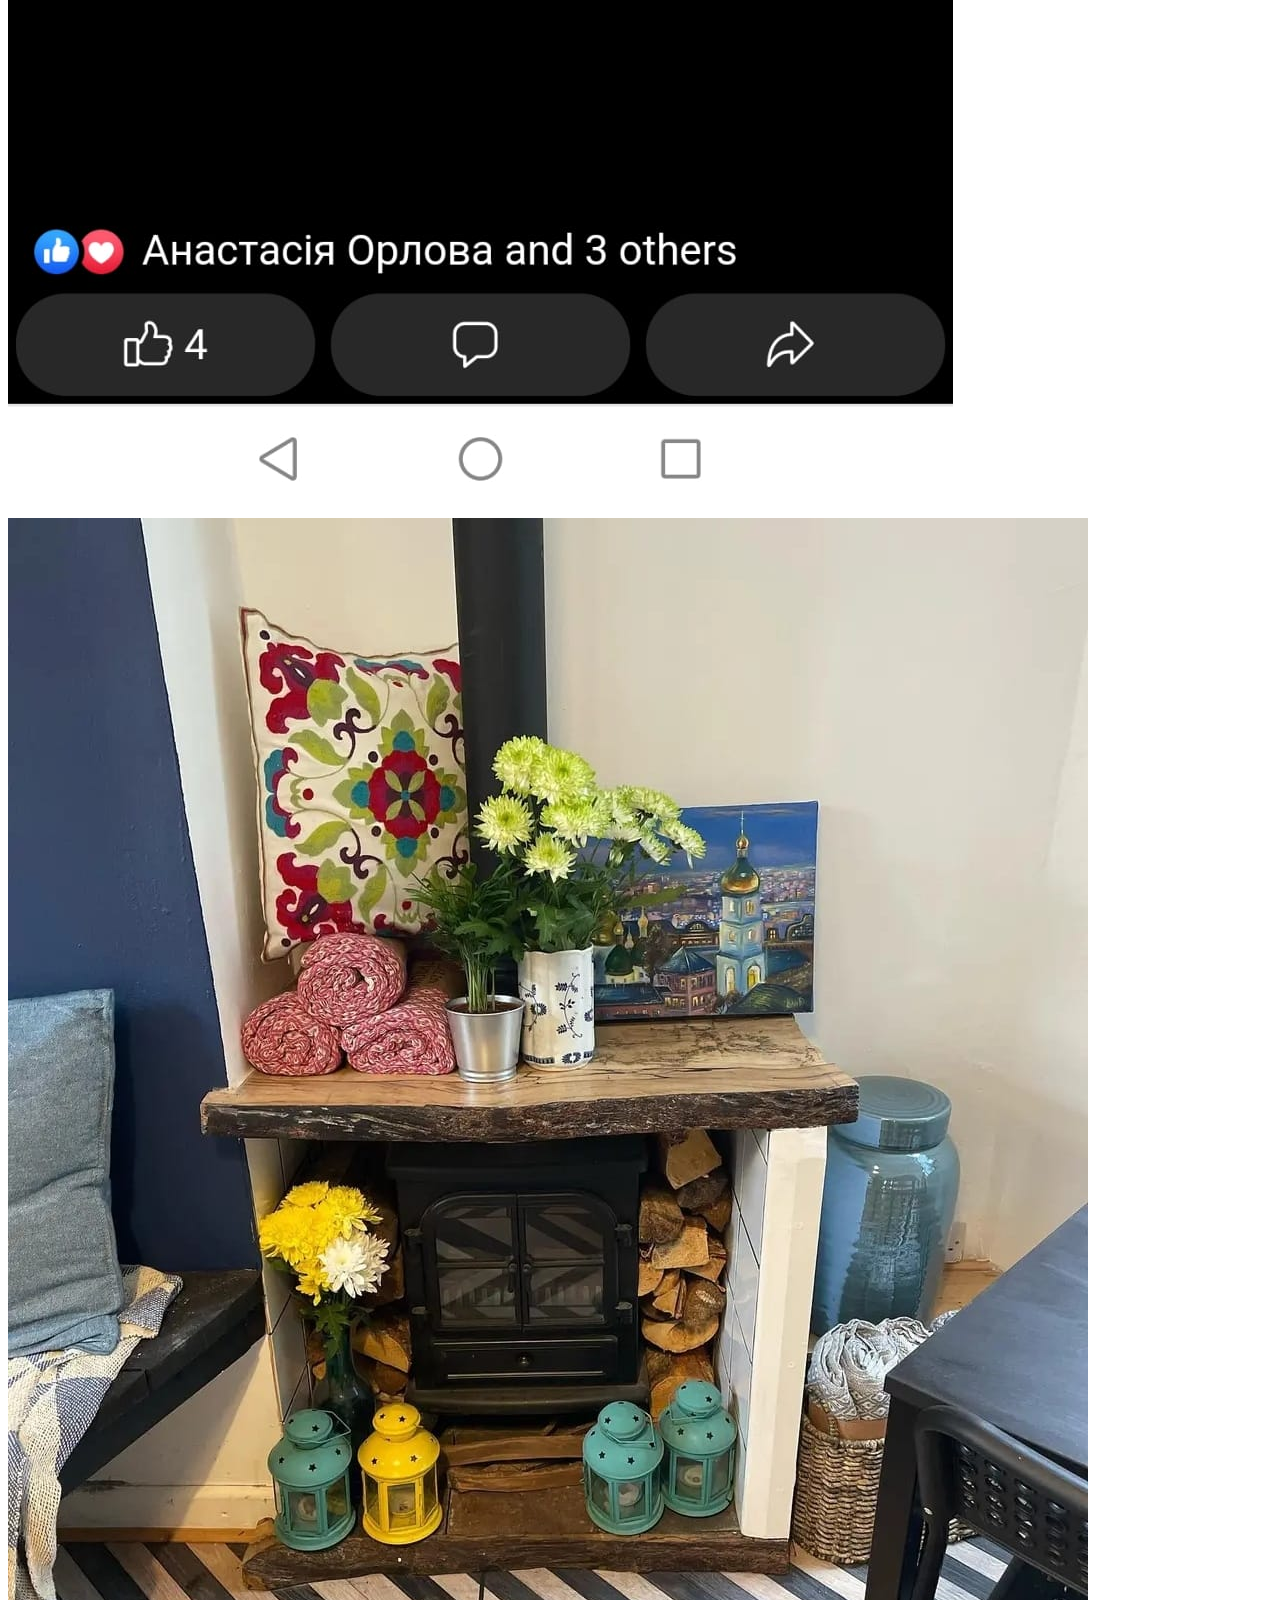
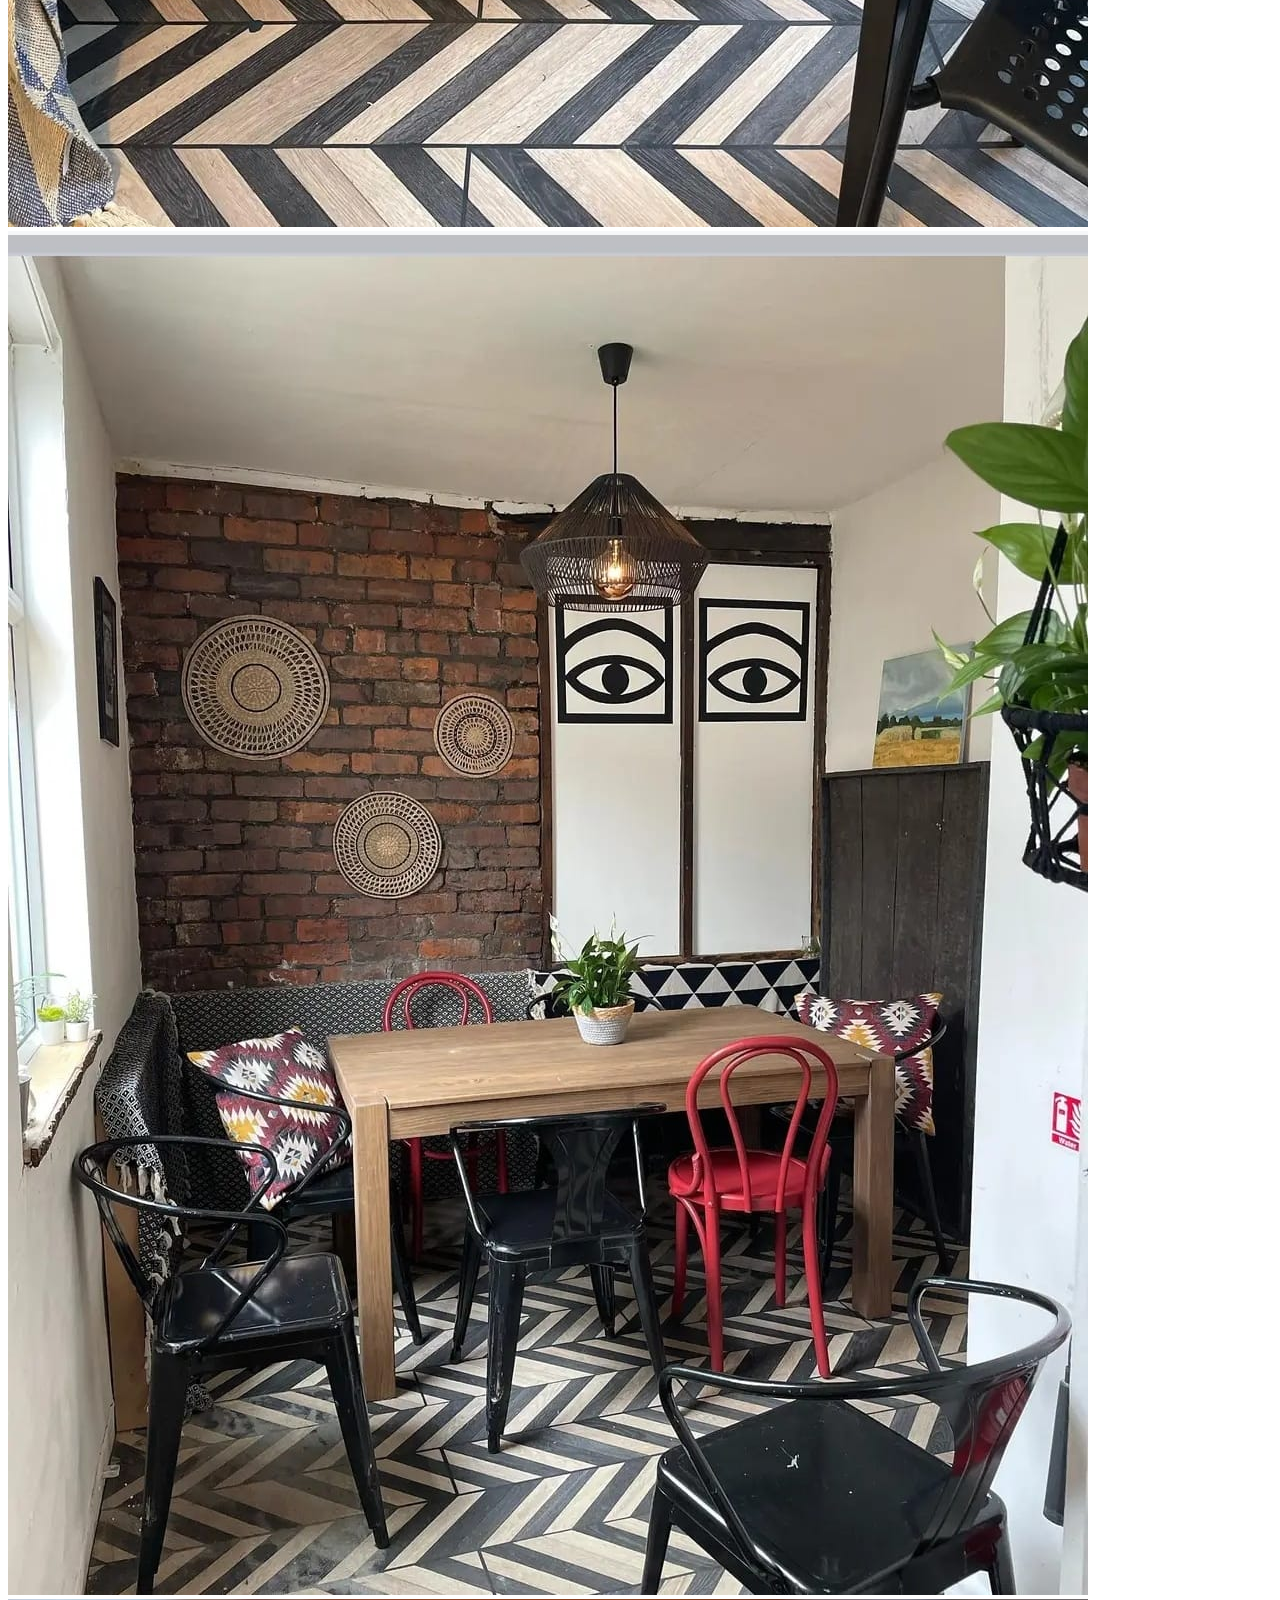
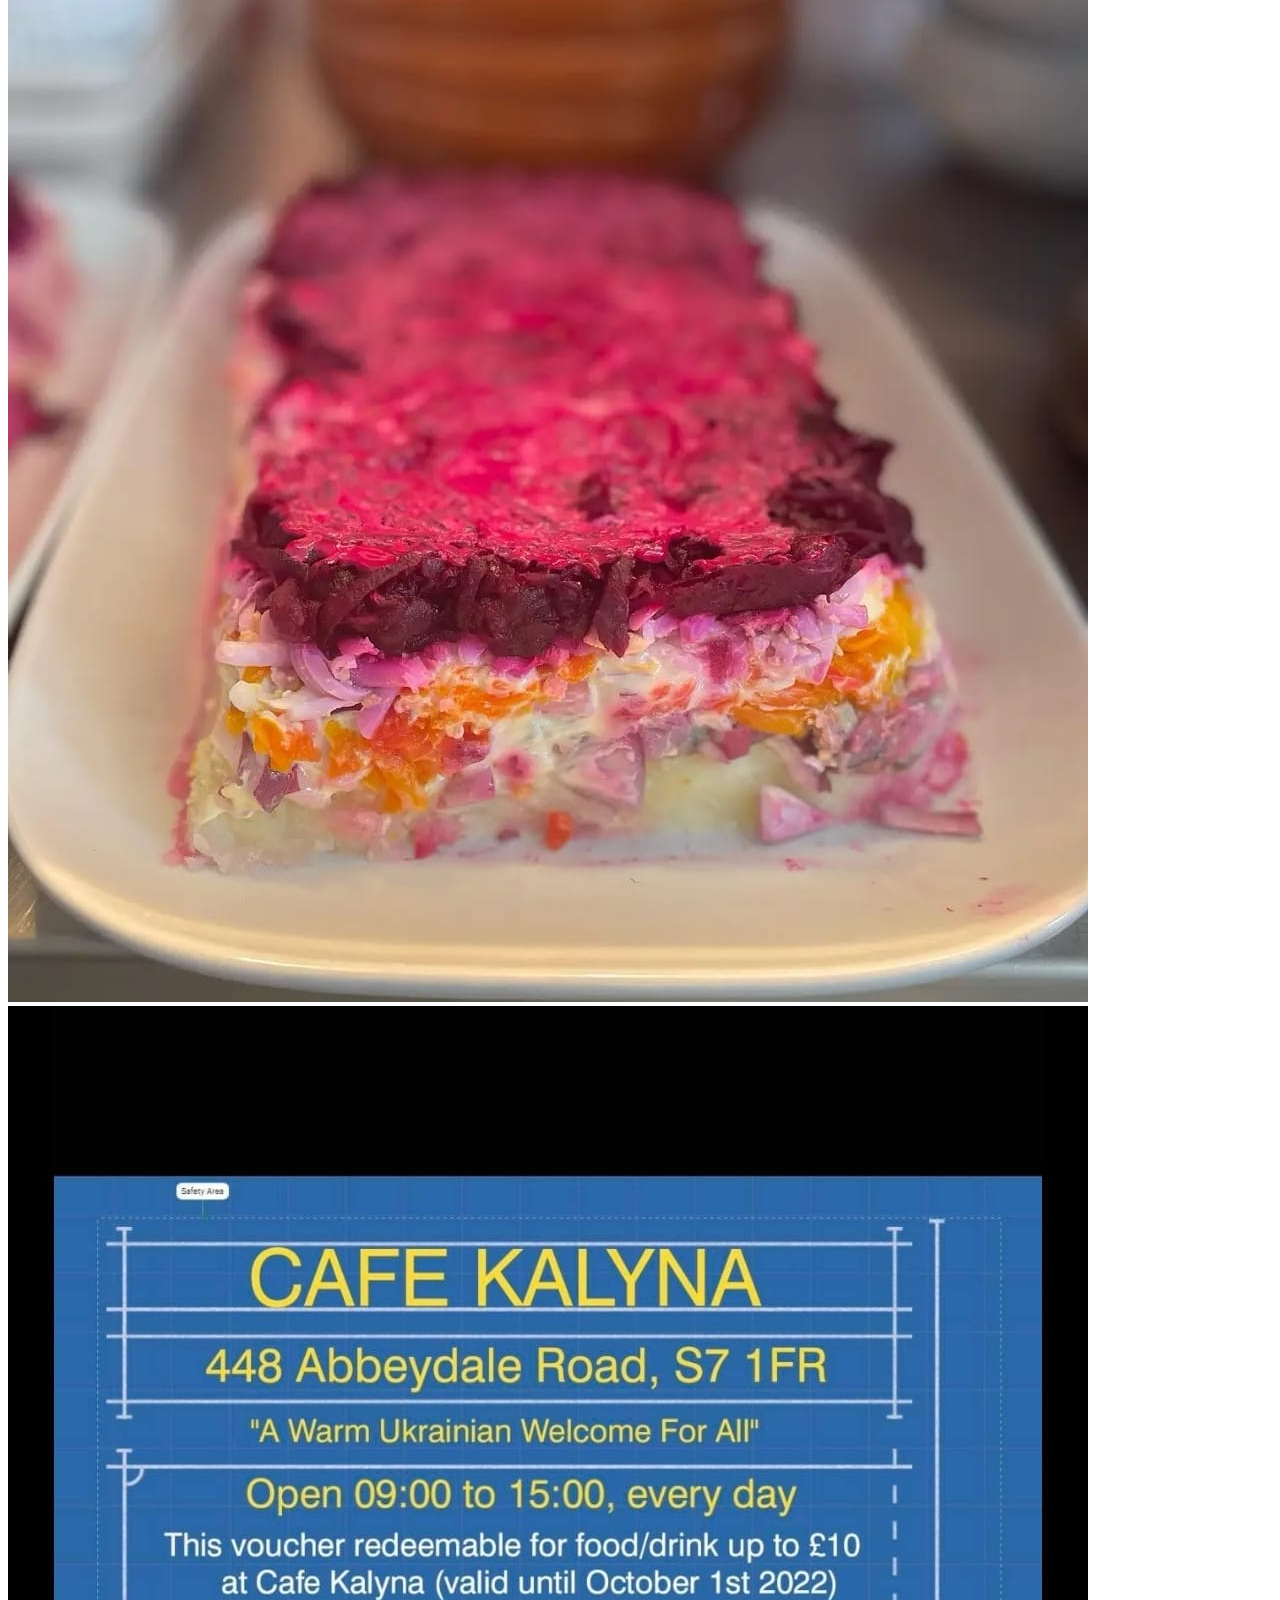
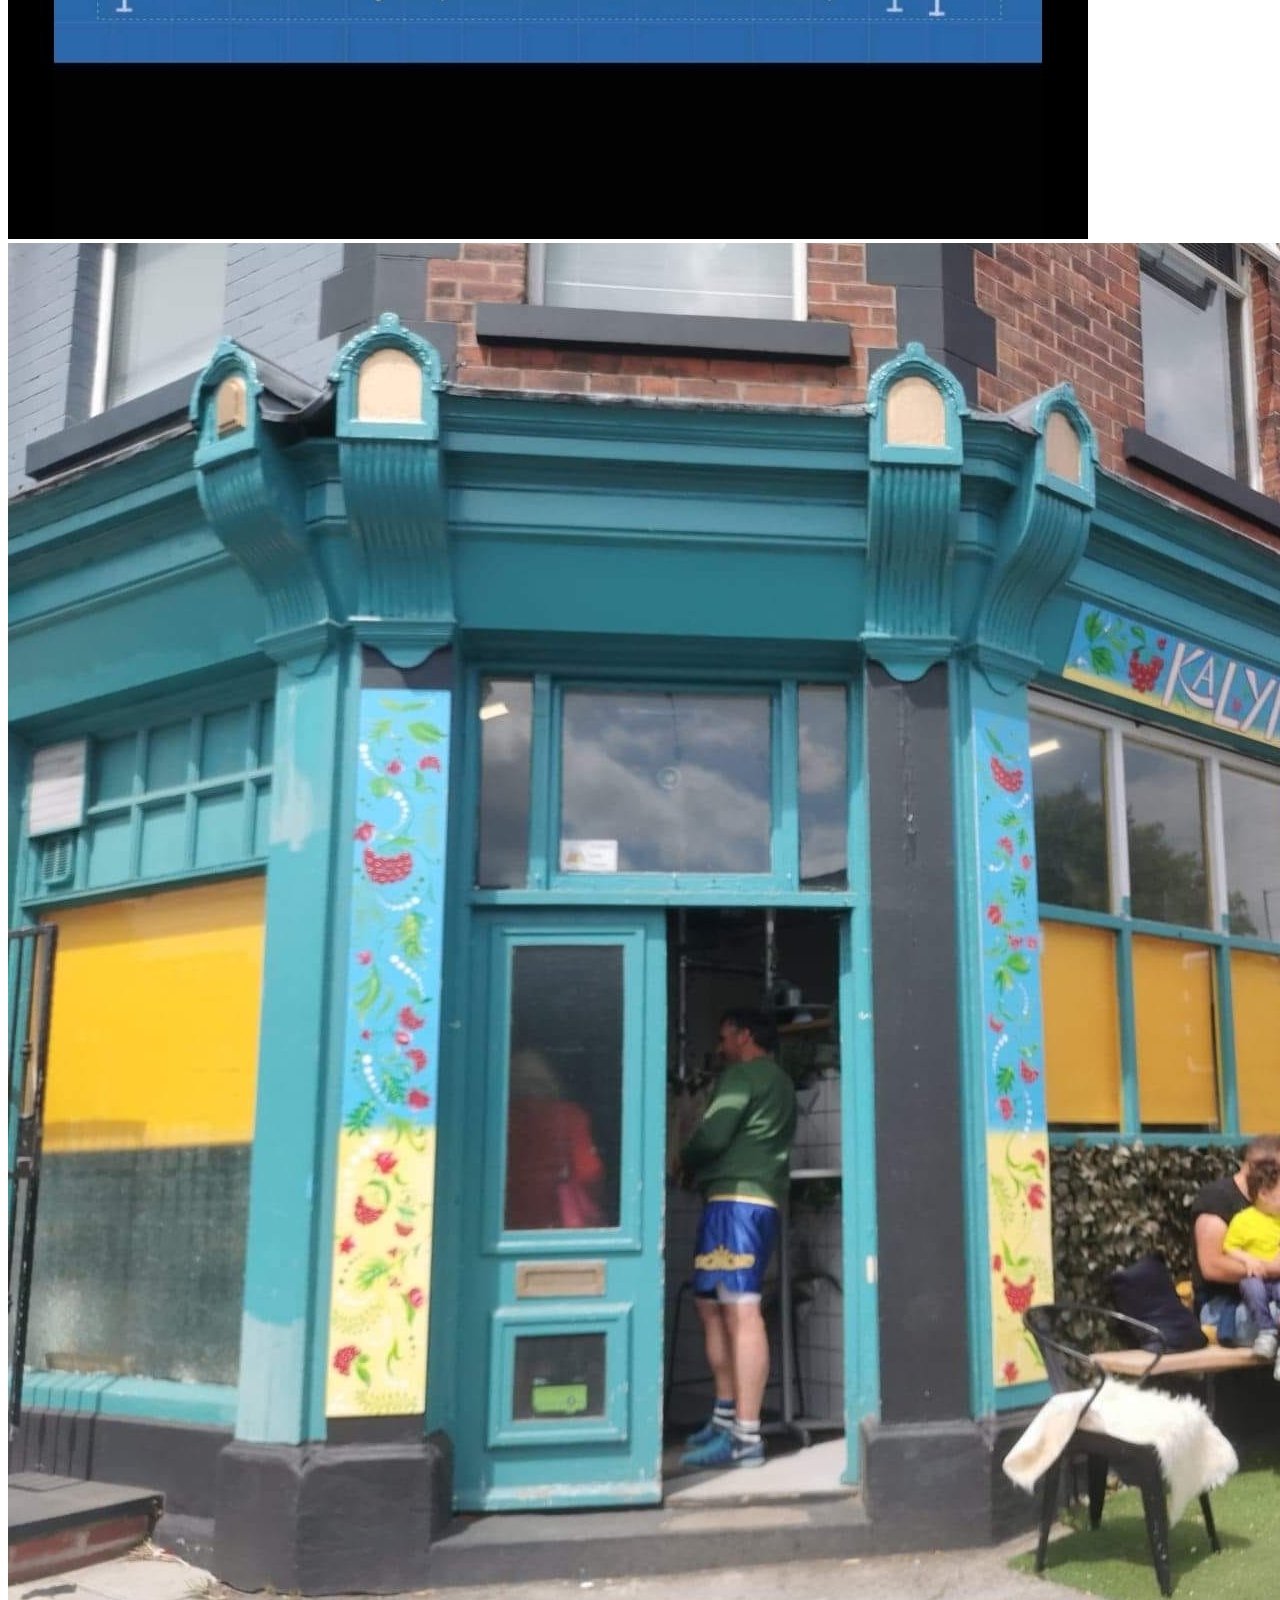
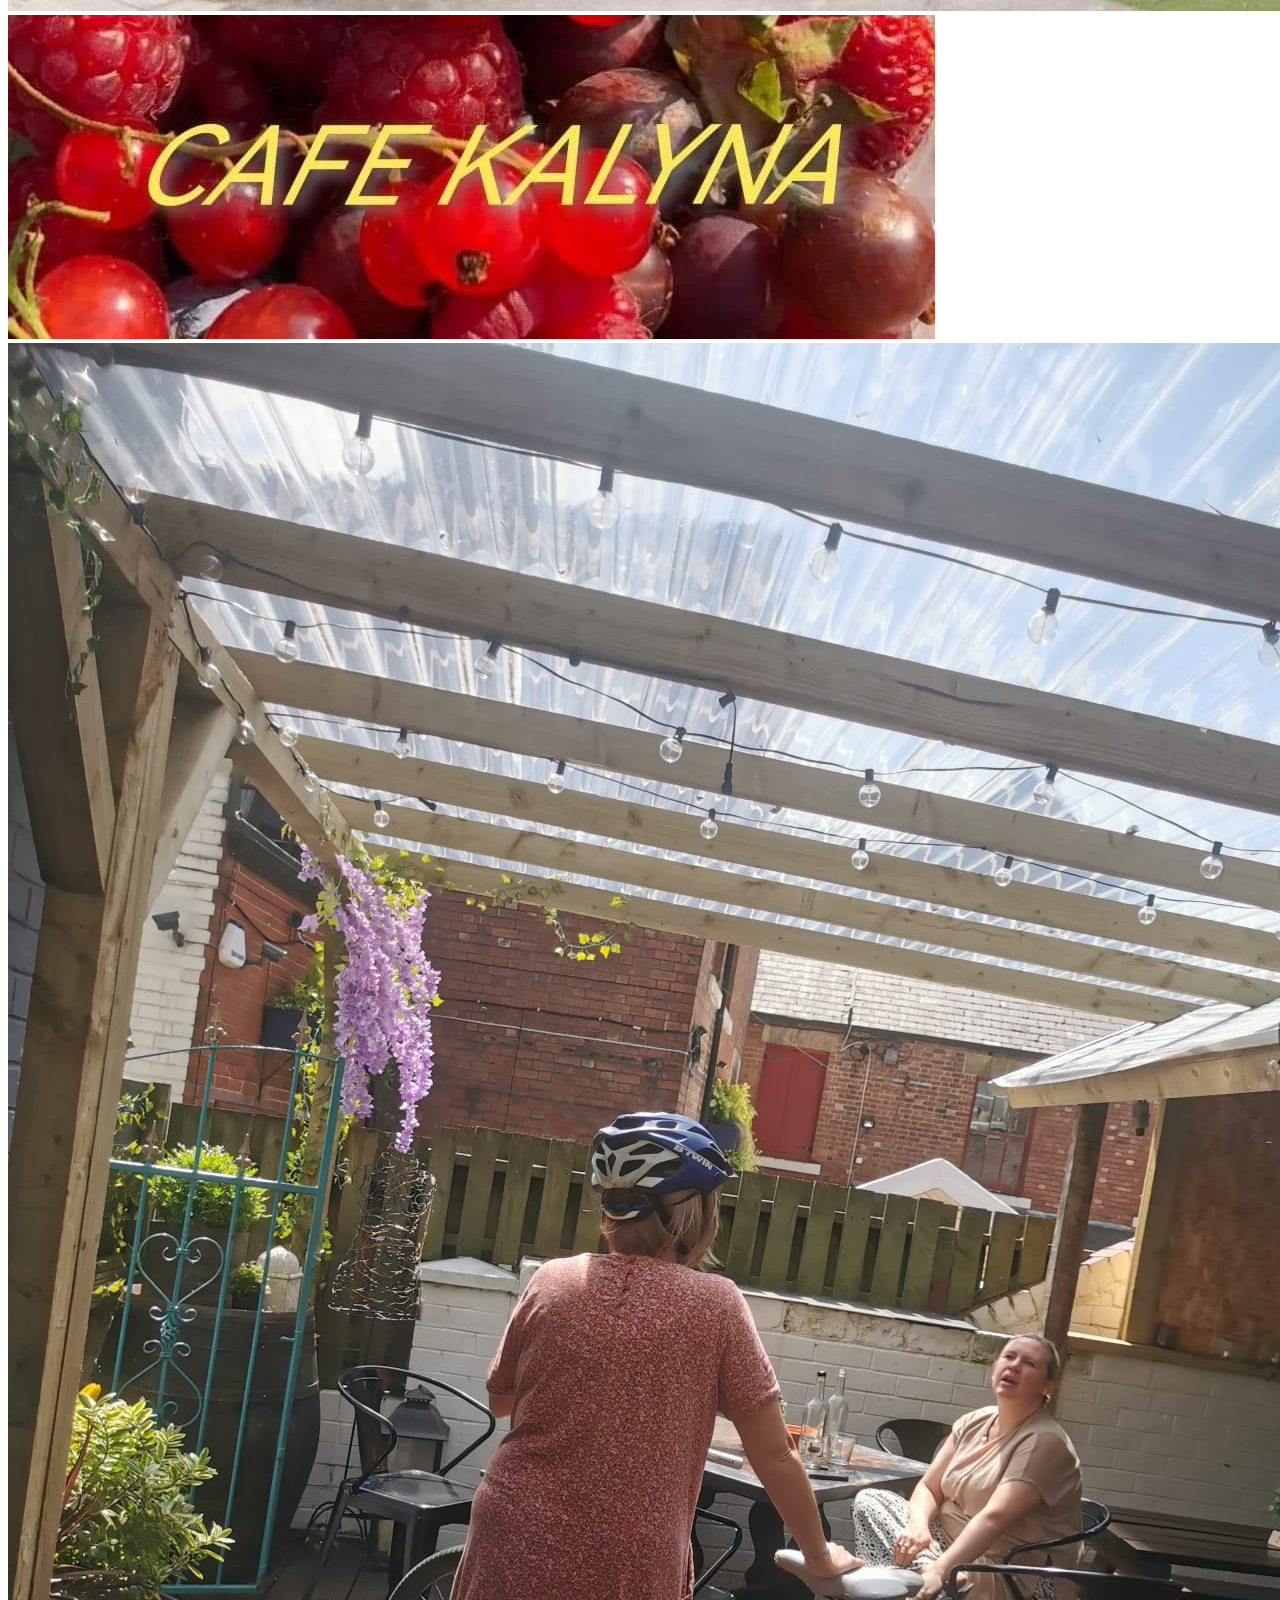
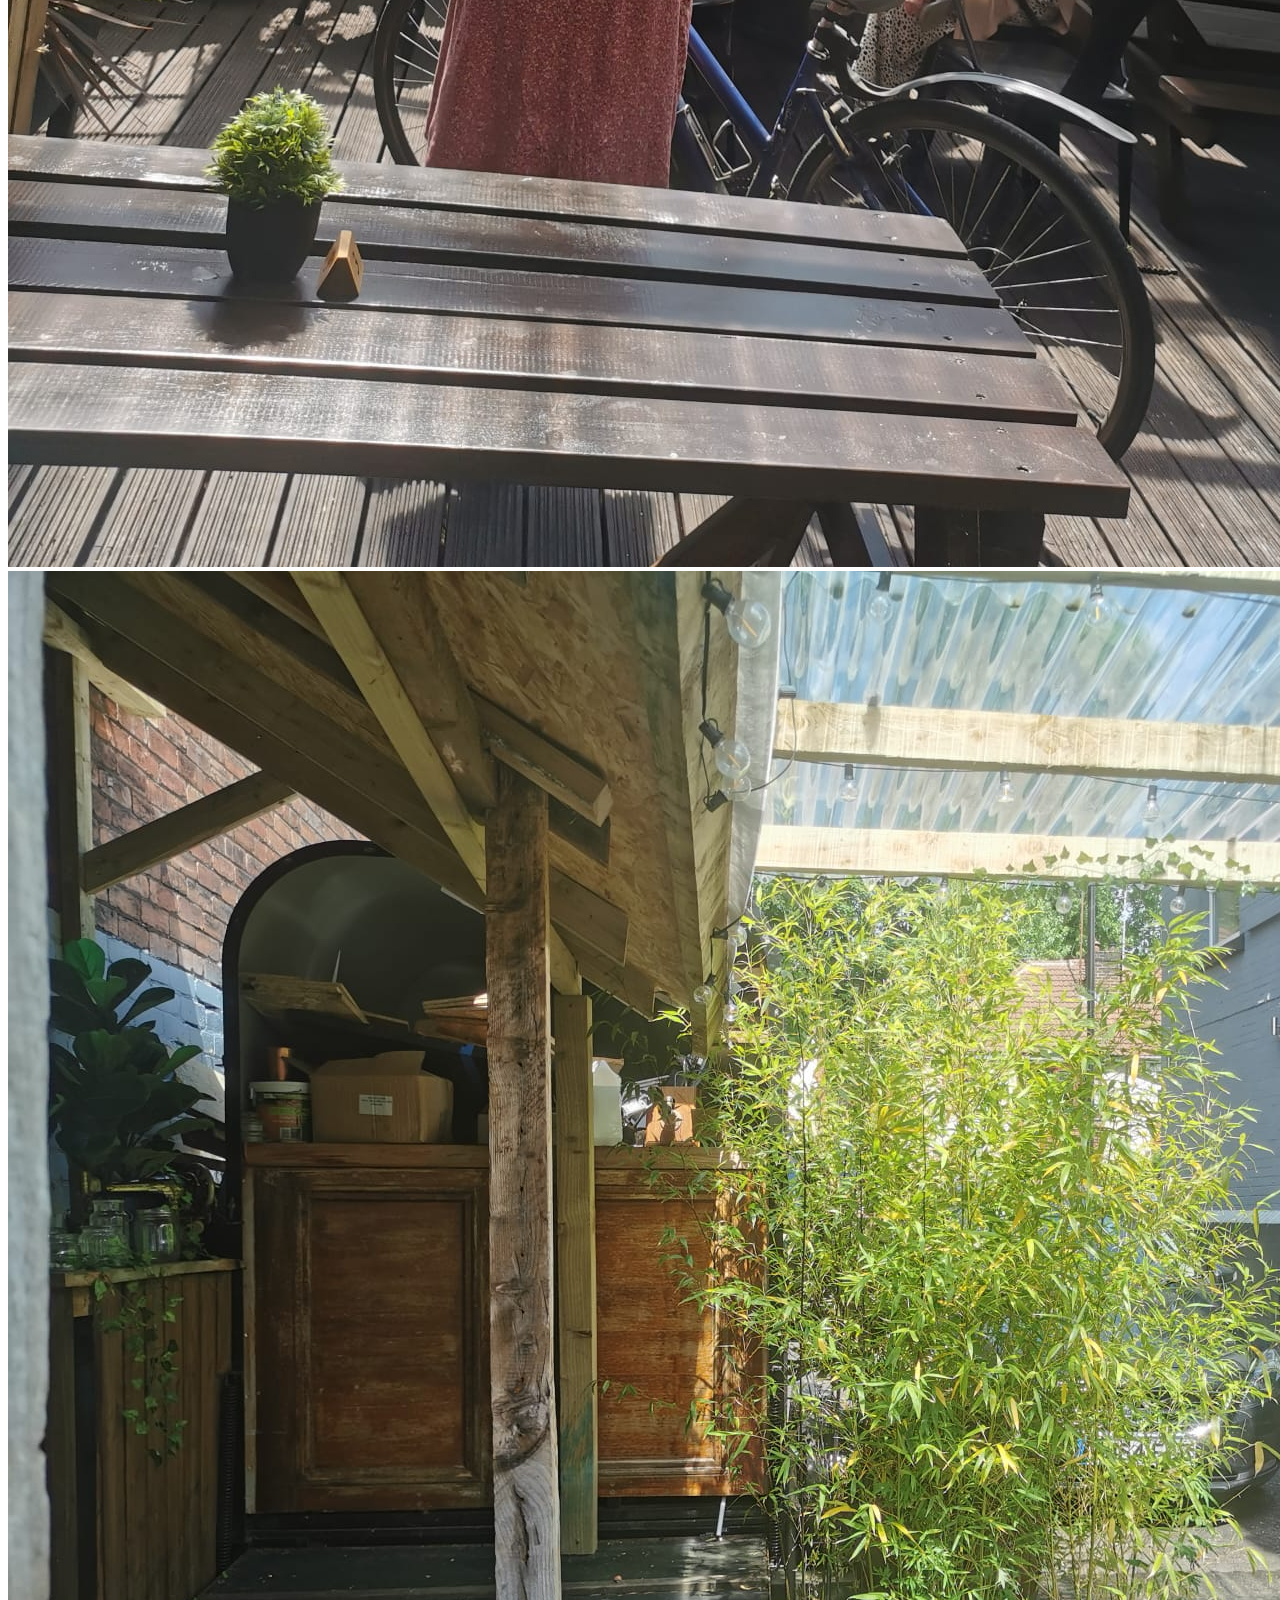
==== commit bf0b2b48: "Merge branch 'main' of https://github.com/thusbandUK/CafeKalyna" ====
--- a/index.html
+++ b/index.html
@@ -1,13 +1,53 @@
 <!DOCTYPE html>
 <html>
 <head>
+    <link rel="stylesheet" href="style.css">
 
 </head>
 <body>
+    <div id="banner">
+       <!-- <img id="background" src="images/Photo from Tom(4).jpg" />-->
+        <div id="intro">
+            <p>In a very difficult time for our country, it is very important that people know and understand what Ukraine is. We took it upon ourselves to present Ukrainian cuisine in Sheffield in Britain. Thanks to the support of caring people, we have a good start and there is a place where many Ukrainians feel  themselves home. Cafe Kalyna is a Ukrainian social enterprise, and in the future we want to create as many jobs as possible.  currently we are  running free English lessons, and planning to start Ukrainian lessons for the British.  We really want to make the Kalyna cafe a treasure trove of Ukrainian culture and the creativity of Ukrainian artists, where British could discover it better.  A large part of our activity is charity.  Currently we need support, foremost financial.  We invite you to our crowdfunding page and ask you to share this post, encourage caring Britons. We are always open to any ideas or suggestions.</p>
+            <!--<img src="images/Photo from Tom(2).jpg" />-->
+            <img src="images/Photo from Tom(3).jpg" />
+            <img src="images/Photo from Tom(1).jpg" />
+            <img src="images/Photo from Tom(5).jpg" />
+            <img src="images/Photo from Tom(6).jpg" />
+            <img src="images/Photo from Tom(7).jpg" />
+            <img src="images/Photo from Tom(8).jpg" />
+            <img src="images/Photo from Tom(9).jpg" />
+            <img src="images/Photo from Tom(10).jpg" />
+            <img src="images/Photo from Tom(11).jpg" />
+            <img src="images/Photo from Tom(12).jpg" />
+            <img src="images/Photo from Tom(13).jpg" />
+            <img src="images/Photo from Tom(14).jpg" />
+            
+          
+            <img src="images/Photo from Tom(17).jpg" />
+            <img src="images/Photo from Tom(18).jpg" />
+            <img src="images/Photo from Tom(19).jpg" />
+            <img src="images/Photo from Tom(20).jpg" />
+            <img src="images/Photo from Tom(21).jpg" />
+            <img src="images/Photo from Tom(22).jpg" />
+            <img src="images/Photo from Tom(23).jpg" />
+            <img src="images/Photo from Tom.jpg" />
+        </div>
+
+    </div>
+    
+
+
+
+
+
+
+
+
+<!--
+    
+    <img src="images/Photo from Tom(3).jpg" />
     <img src="images/Photo from Tom(1).jpg" />
-    <img src="images/Photo from Tom(2).jpg" />
-    <img src="images/Photo from Tom(3).jpg" />
-    <img src="images/Photo from Tom(4).jpg" />
     <img src="images/Photo from Tom(5).jpg" />
     <img src="images/Photo from Tom(6).jpg" />
     <img src="images/Photo from Tom(7).jpg" />
@@ -18,8 +58,8 @@
     <img src="images/Photo from Tom(12).jpg" />
     <img src="images/Photo from Tom(13).jpg" />
     <img src="images/Photo from Tom(14).jpg" />
-    <img src="images/Photo from Tom(15).jpg" />
-    <img src="images/Photo from Tom(16).jpg" />
+    
+  
     <img src="images/Photo from Tom(17).jpg" />
     <img src="images/Photo from Tom(18).jpg" />
     <img src="images/Photo from Tom(19).jpg" />
@@ -29,10 +69,10 @@
     <img src="images/Photo from Tom(23).jpg" />
     <img src="images/Photo from Tom.jpg" />
 
-
+-->
 
 </body>
 <footer>
 
 </footer>
-</html>+</html>
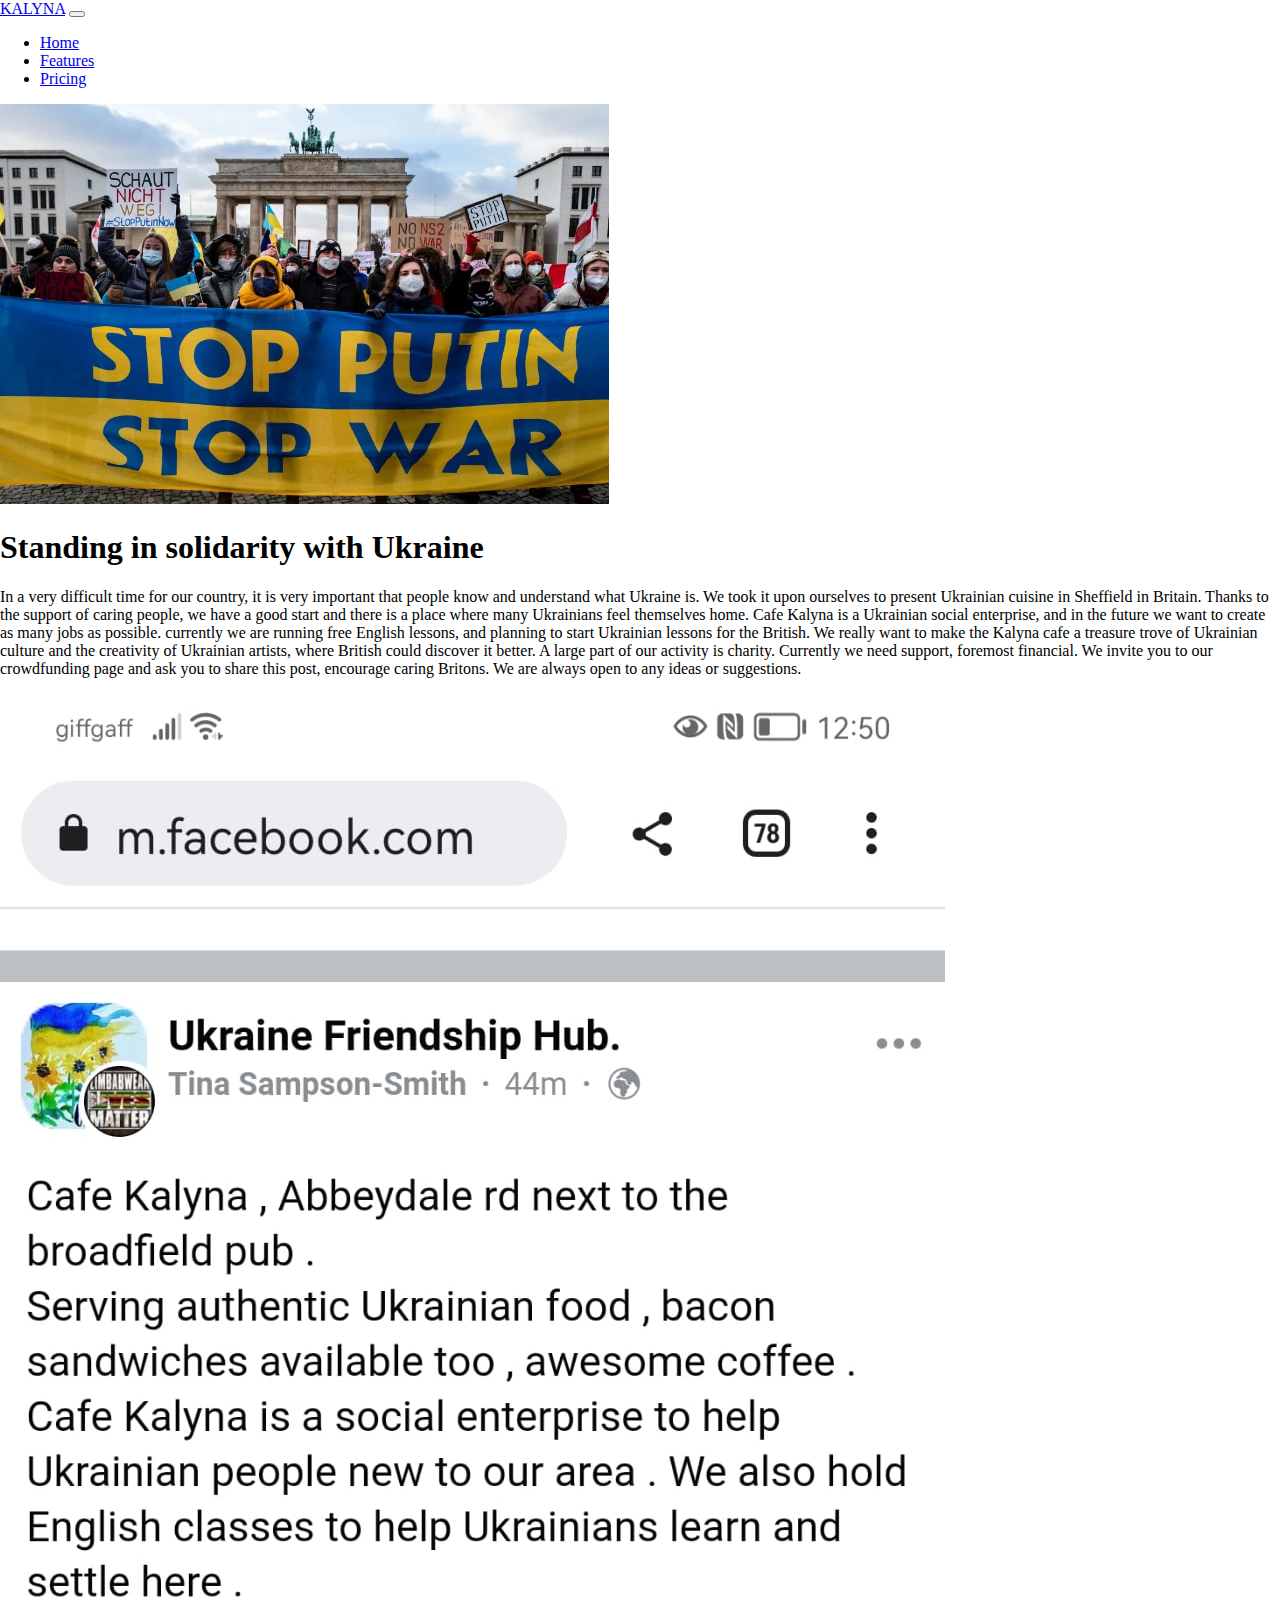
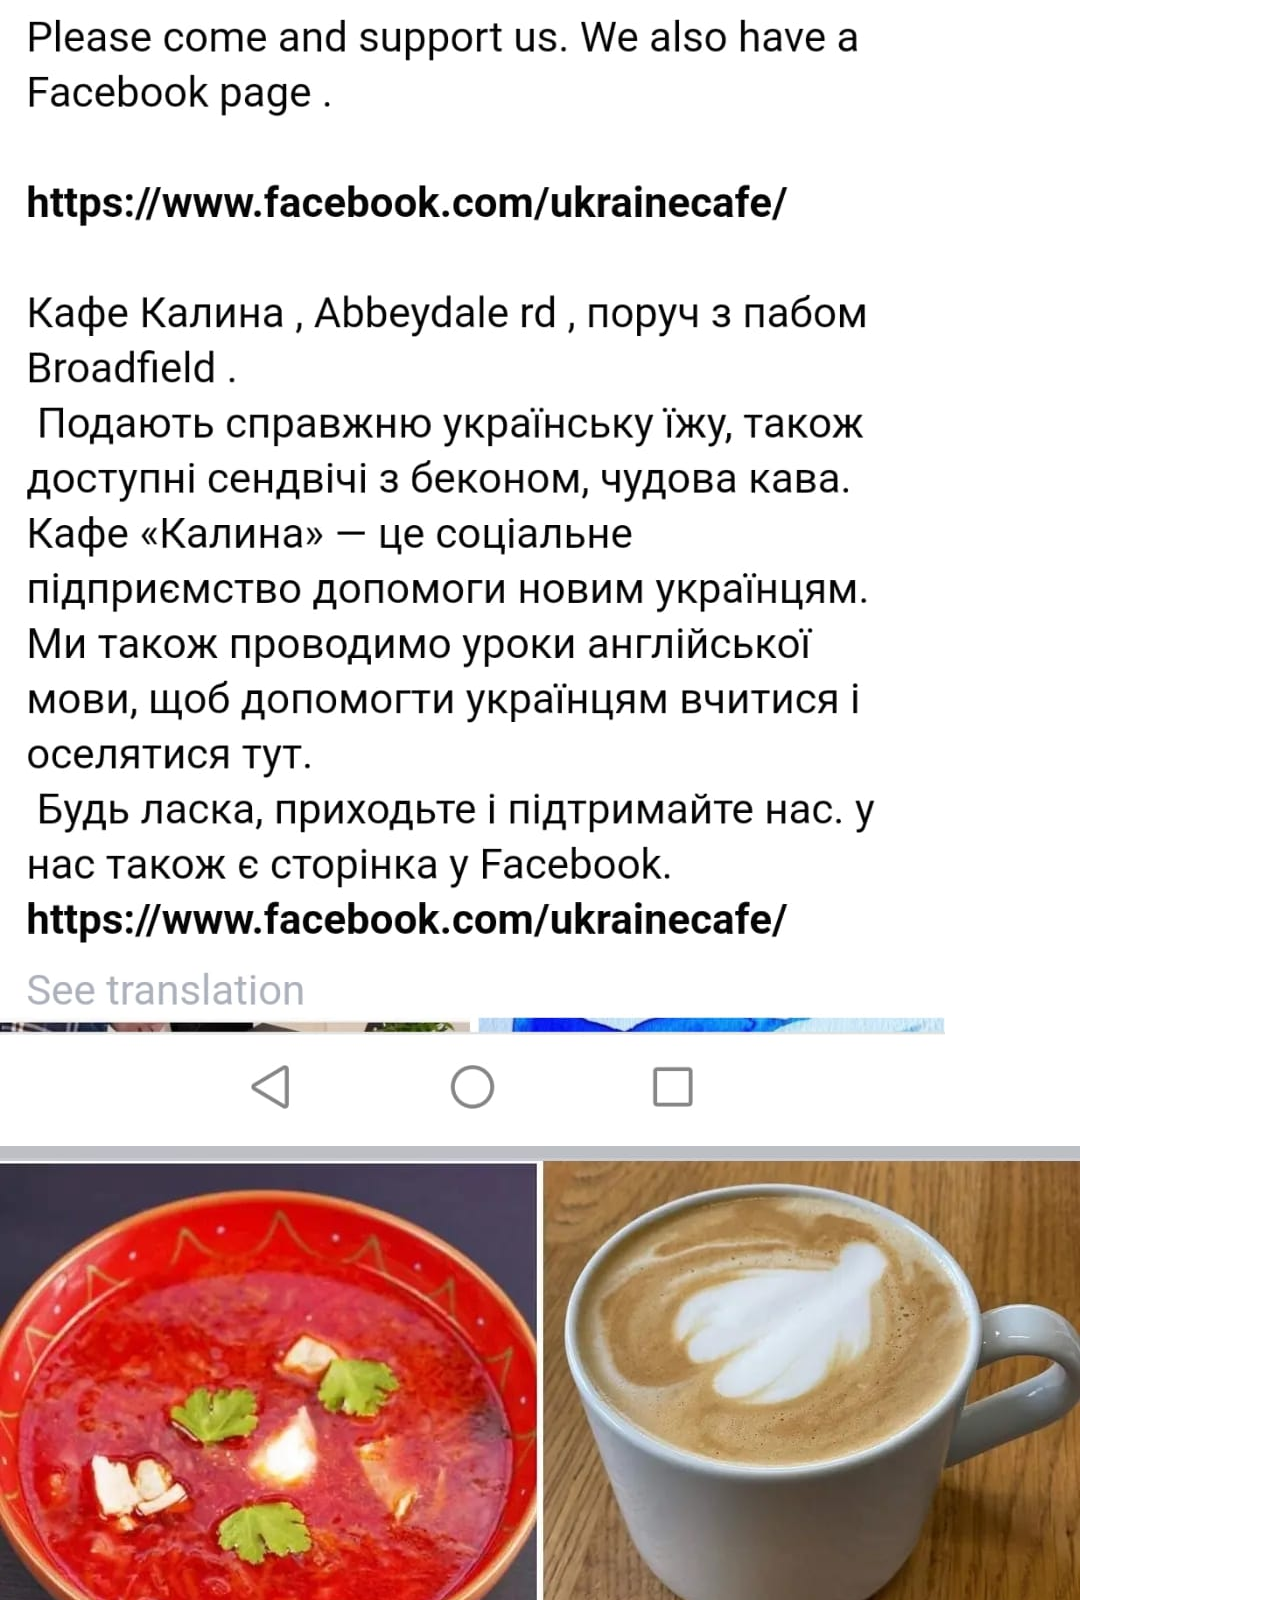
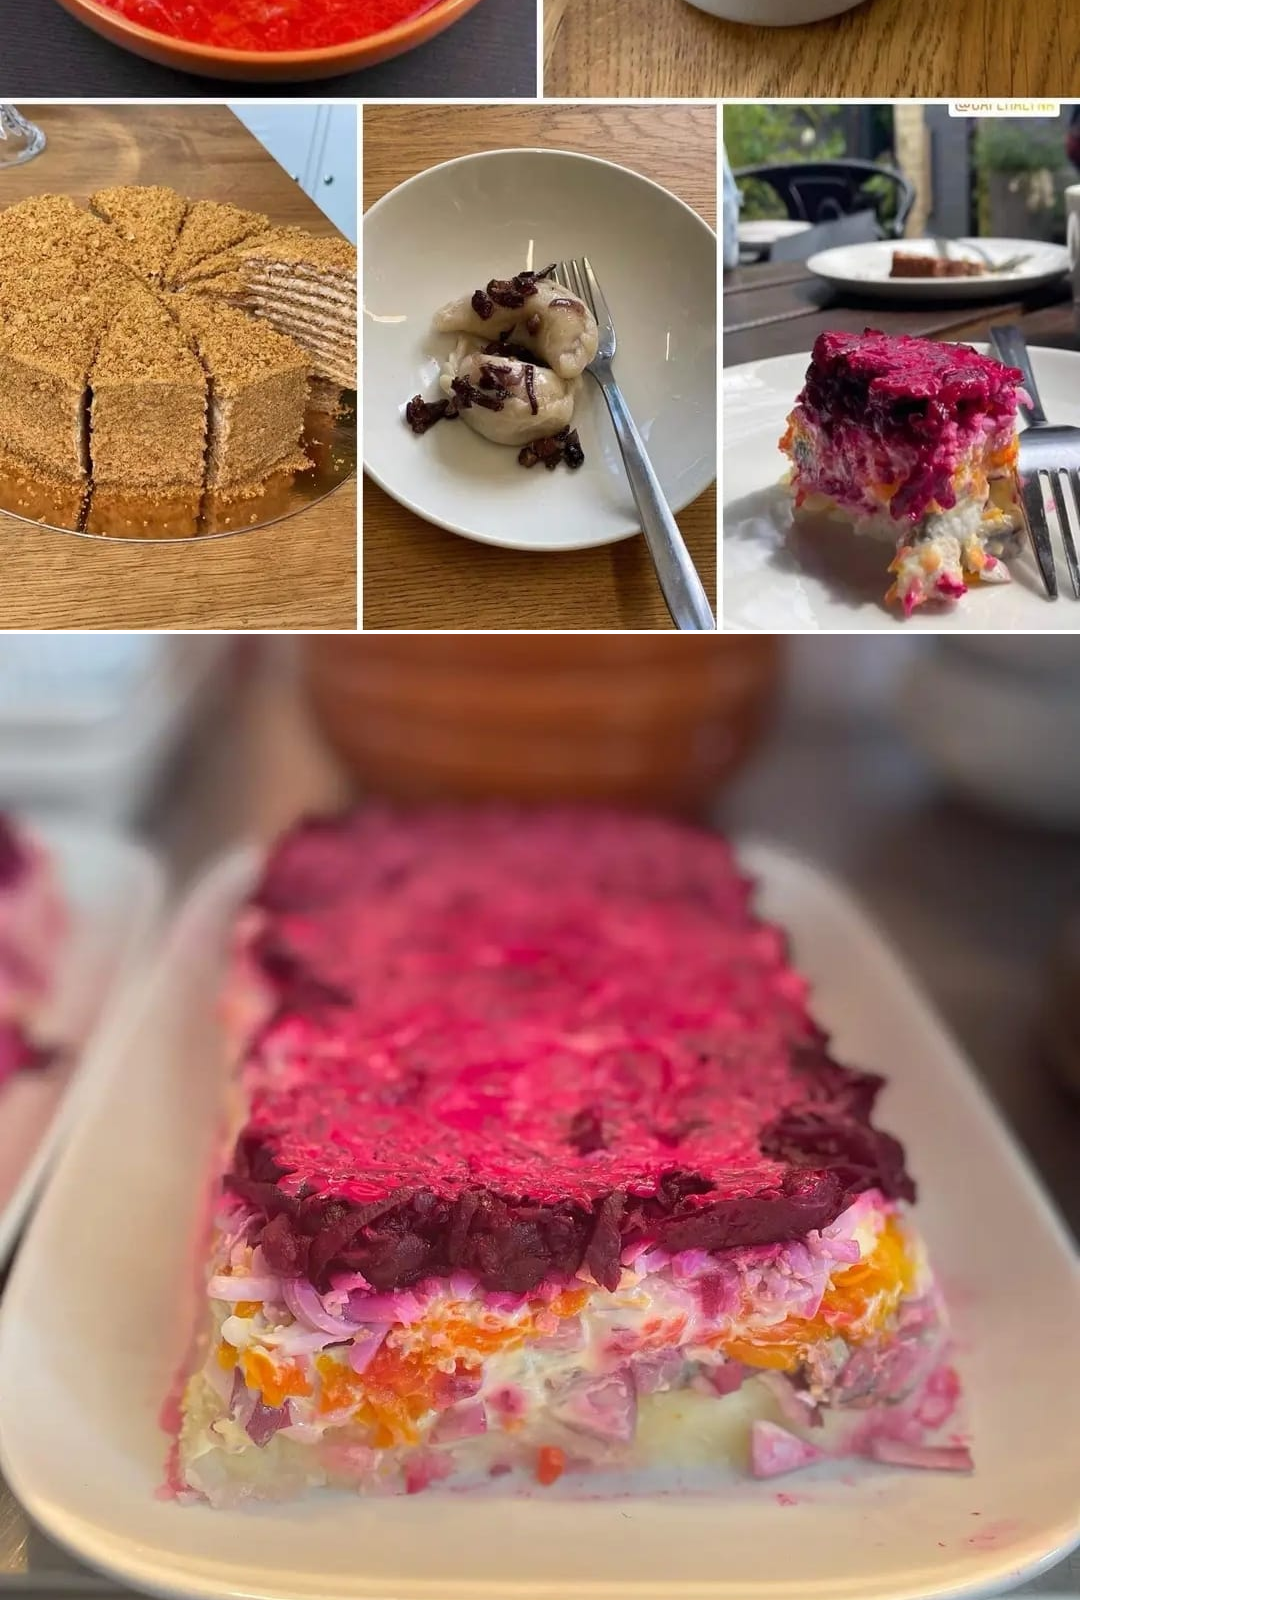
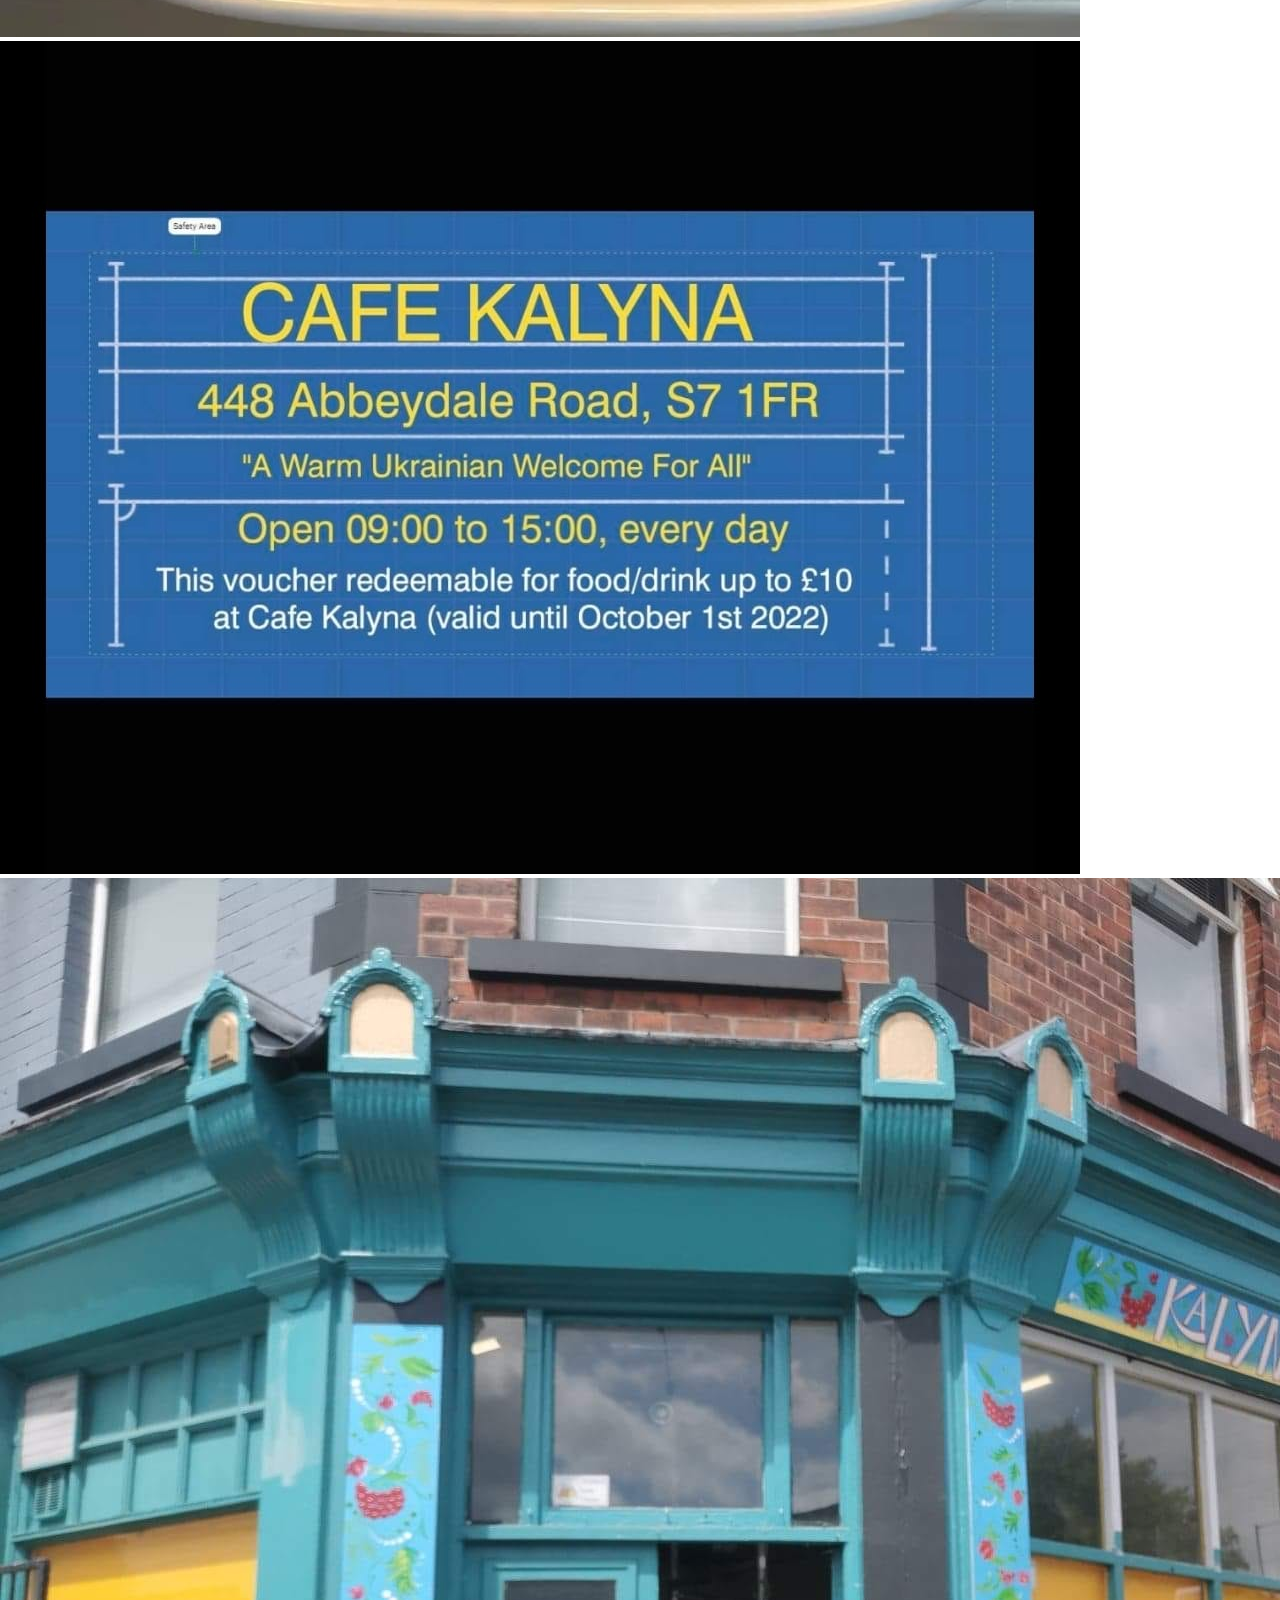
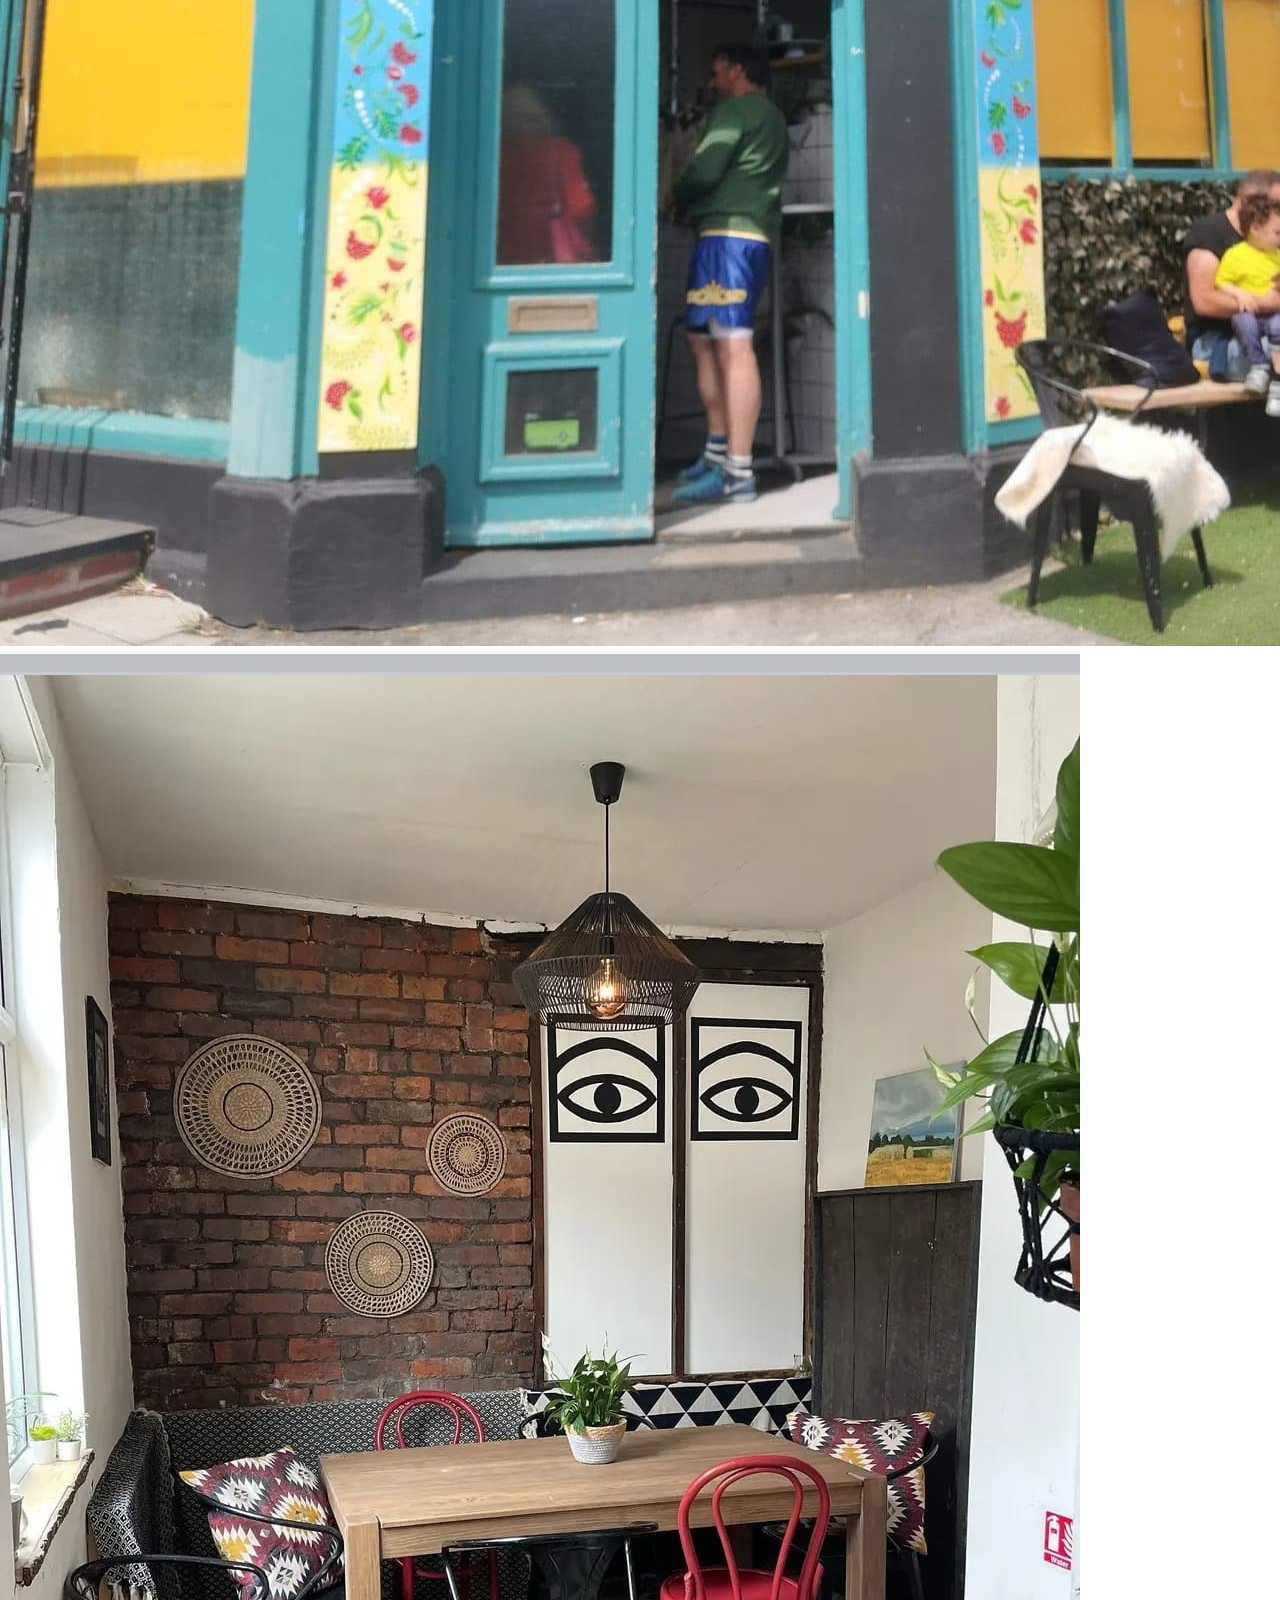
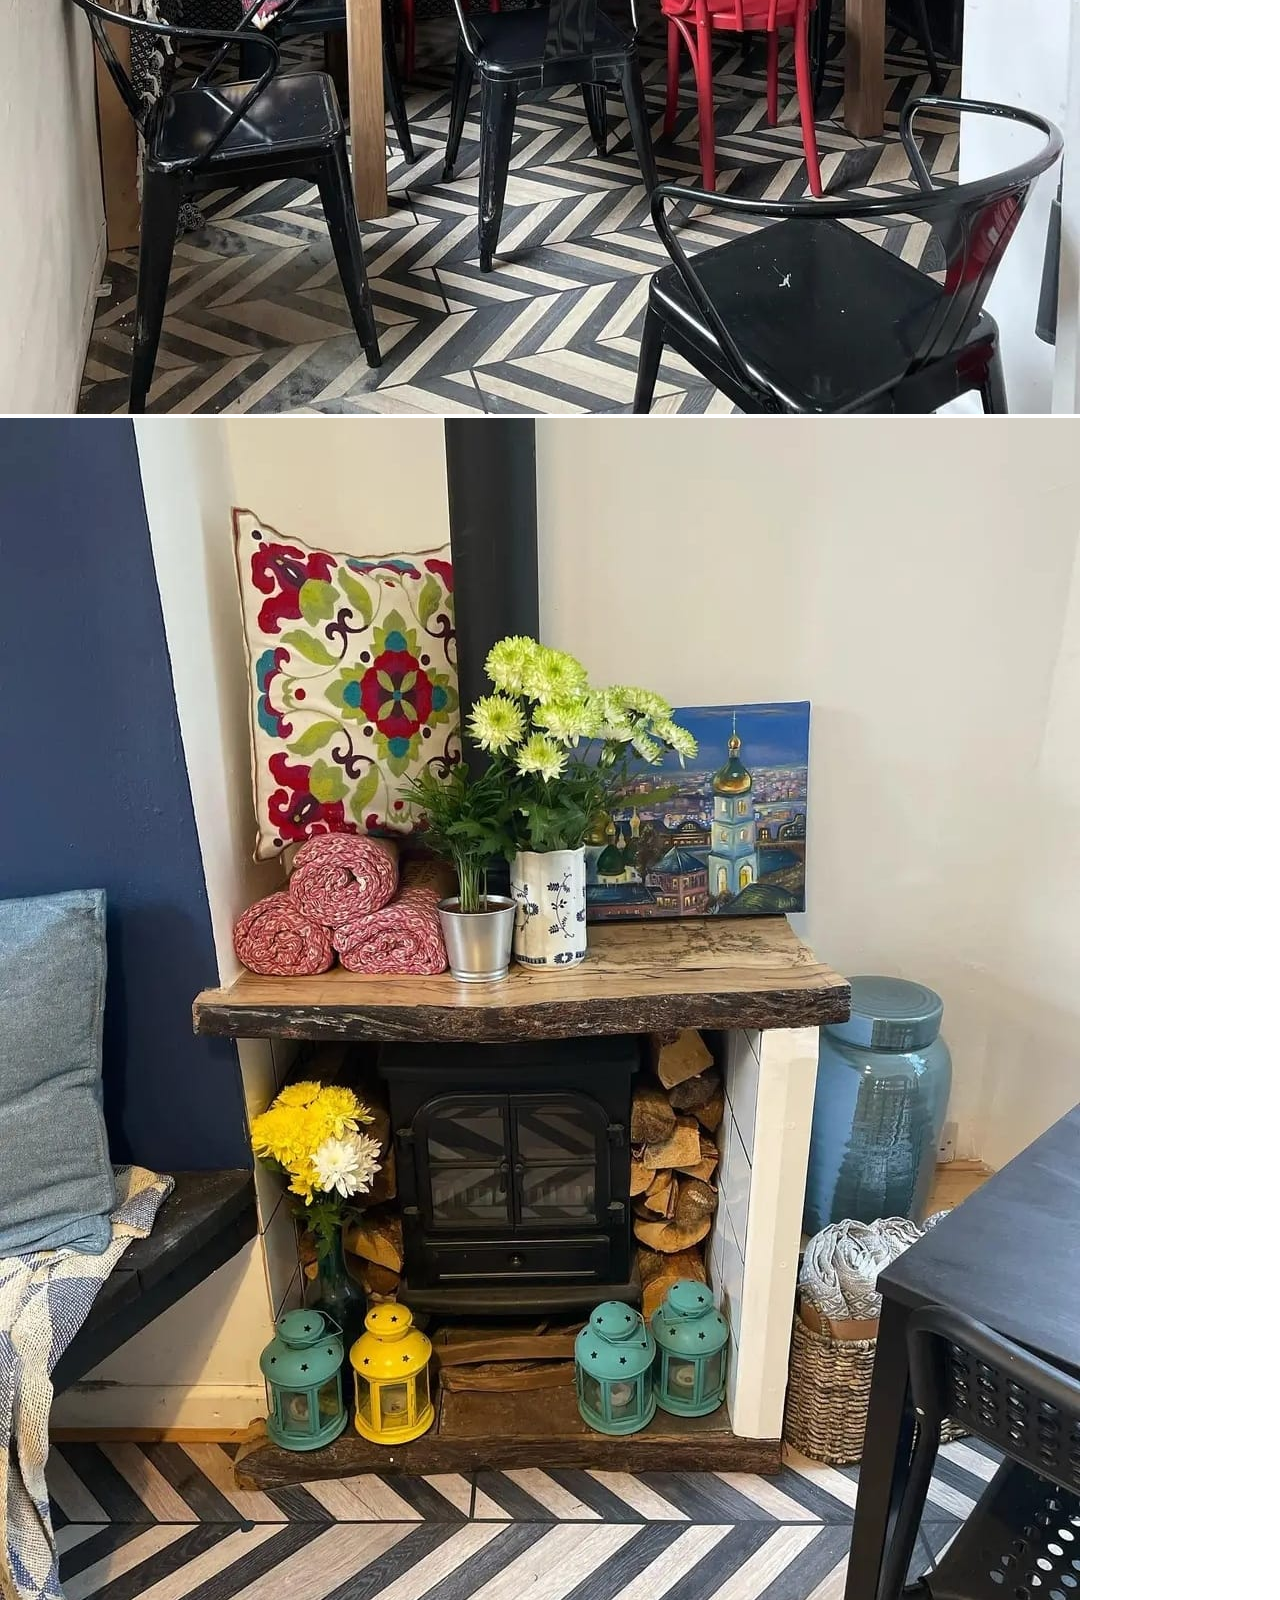
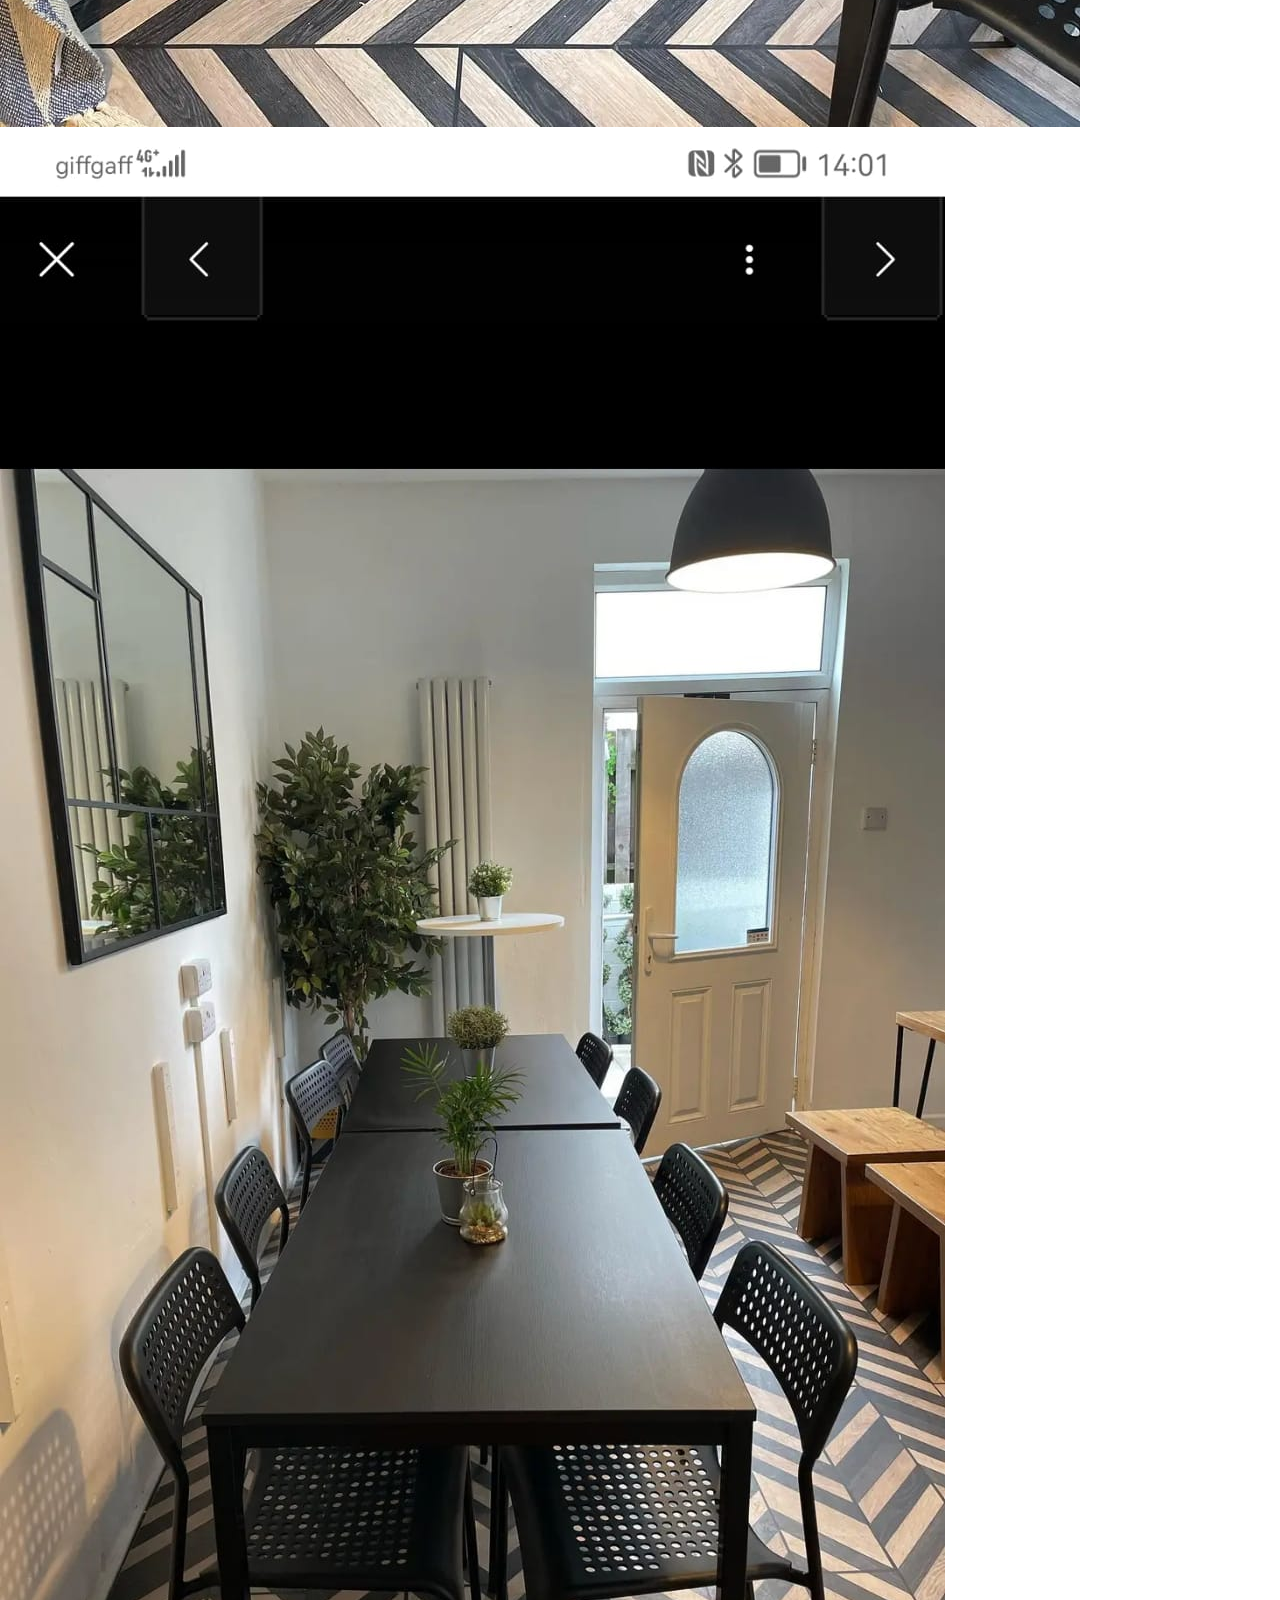
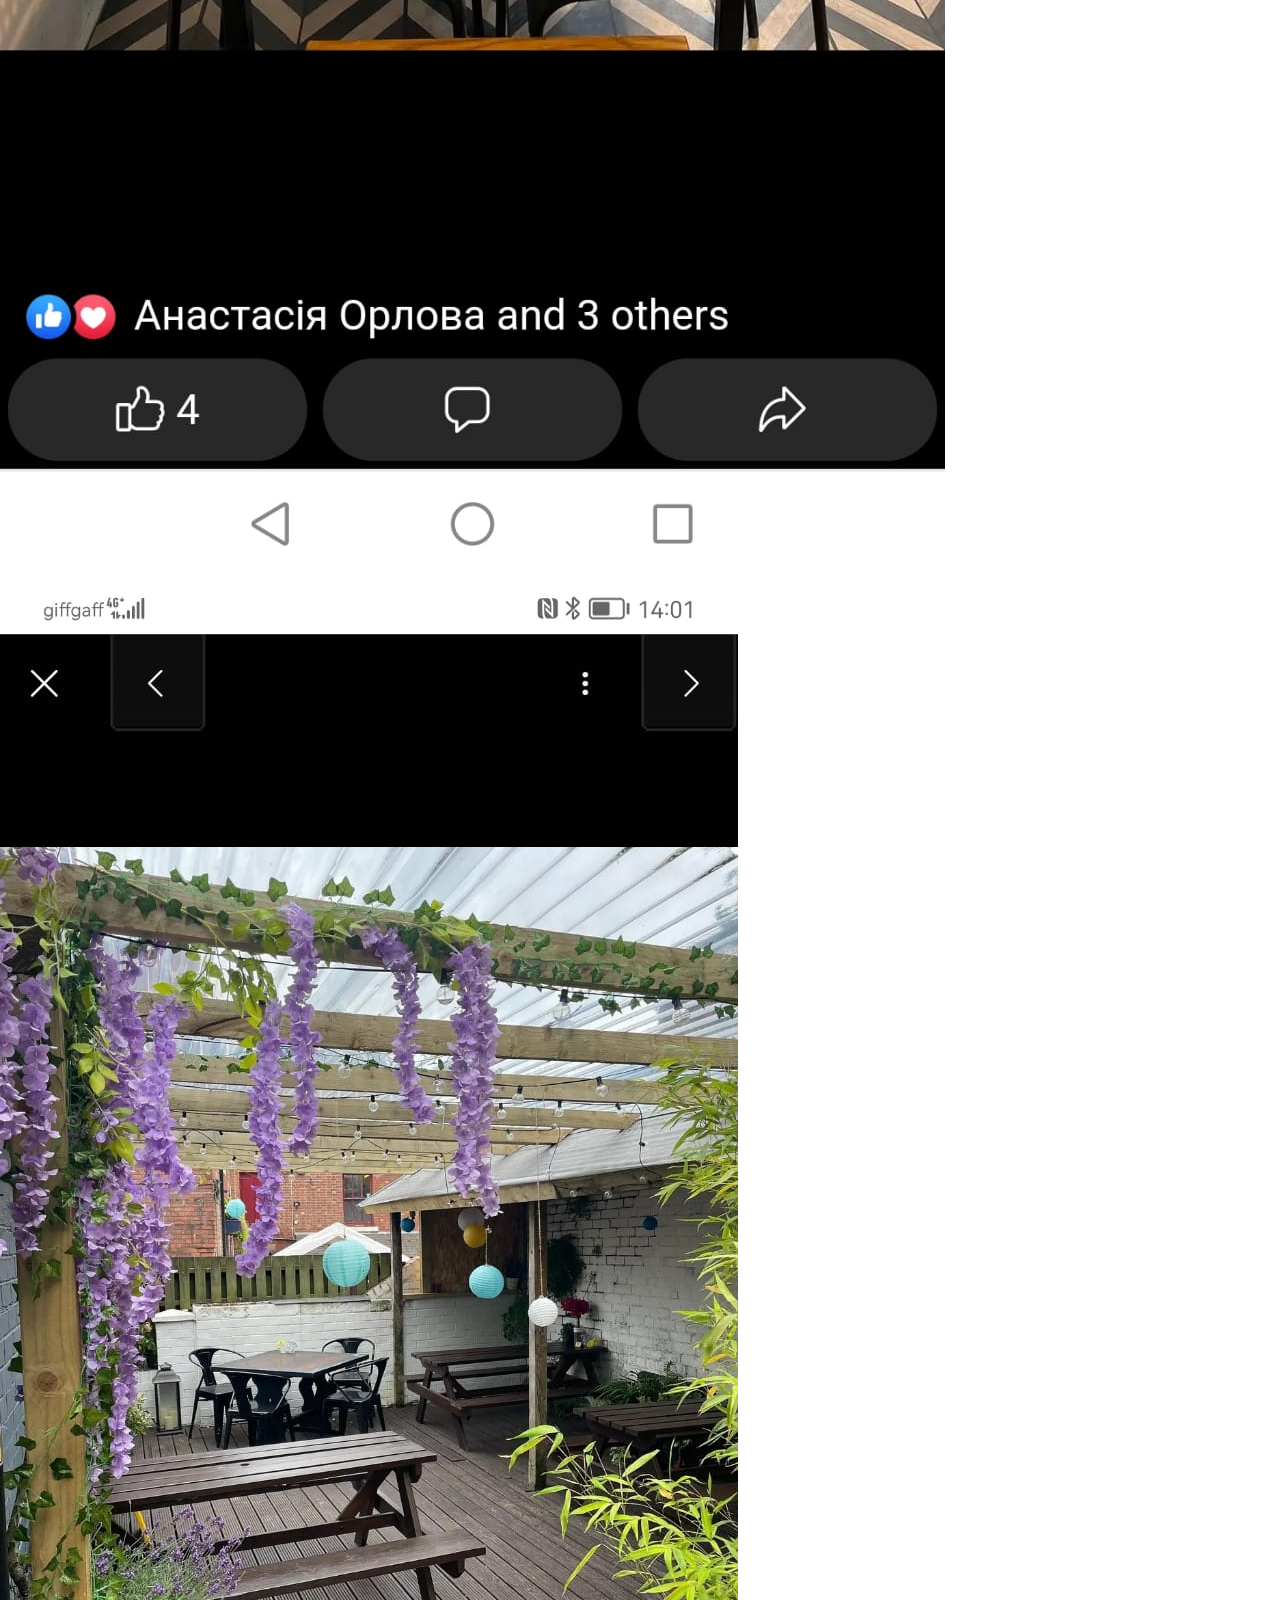
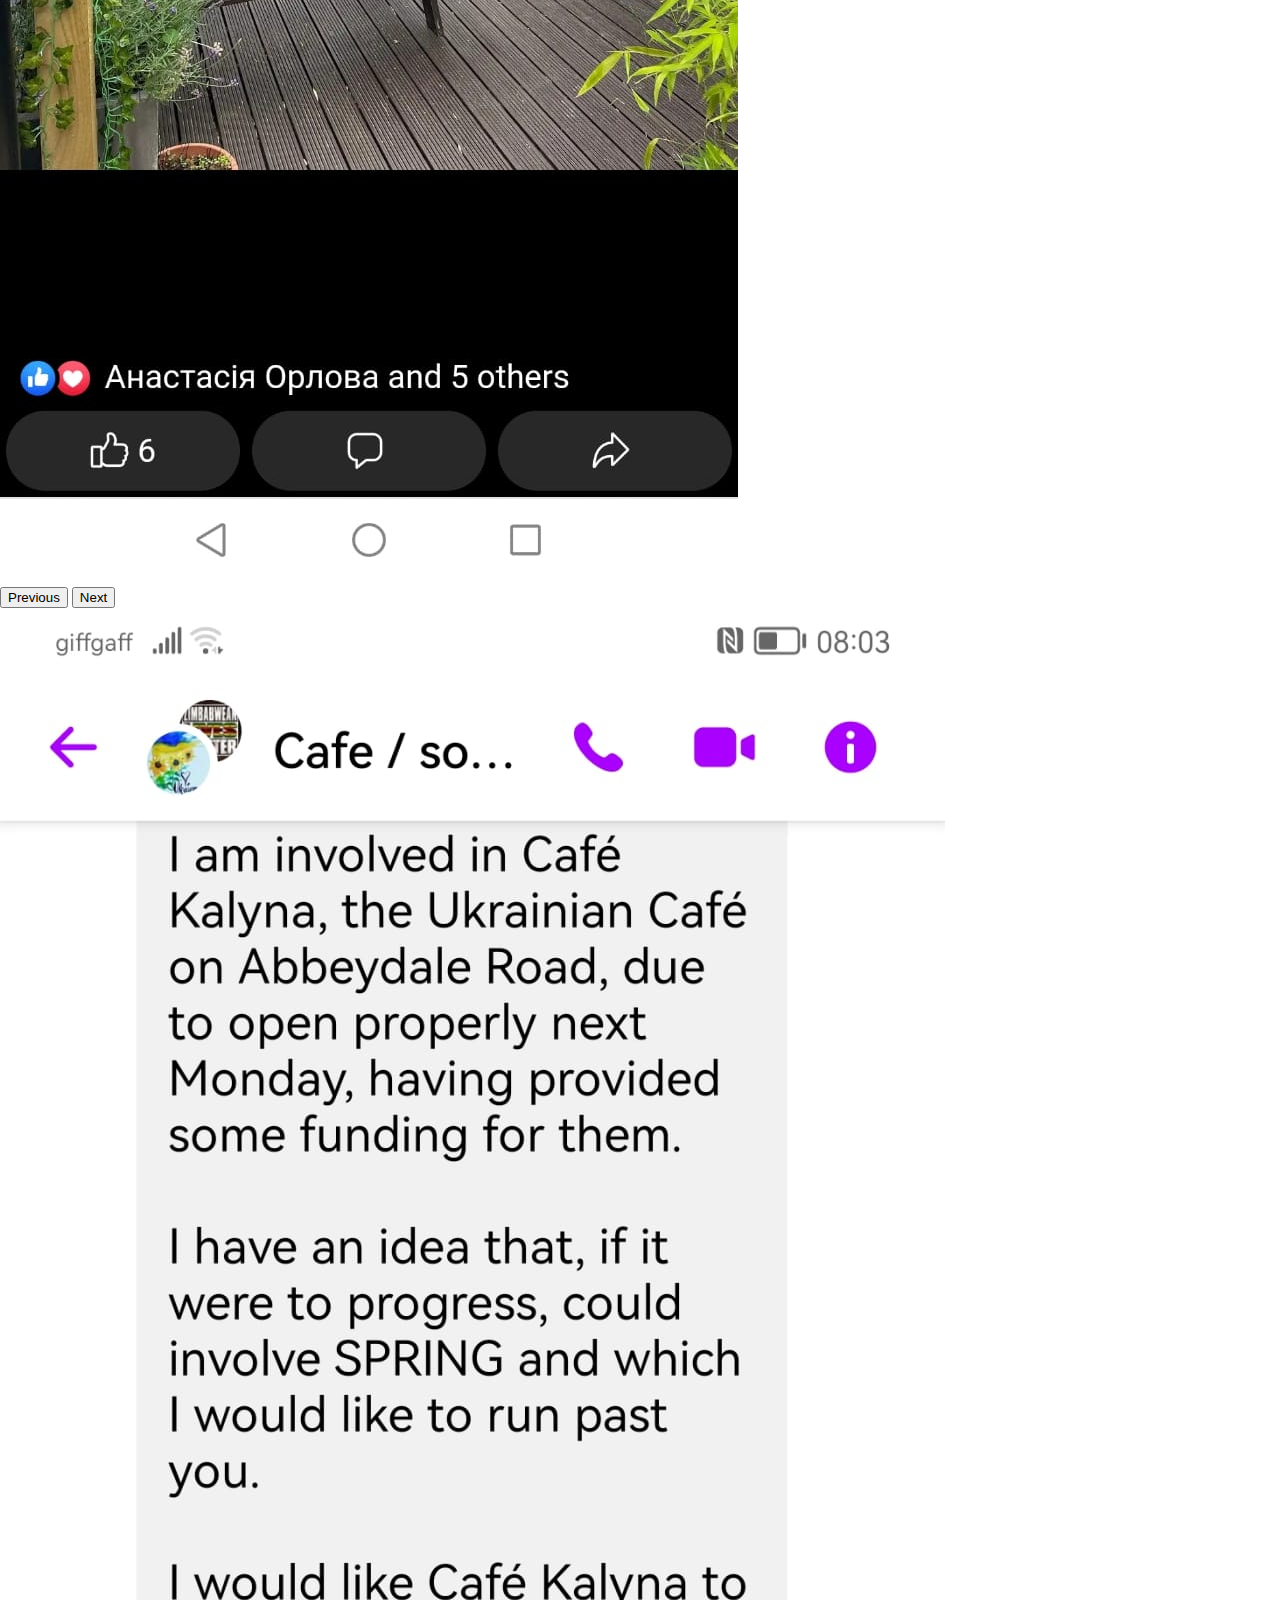
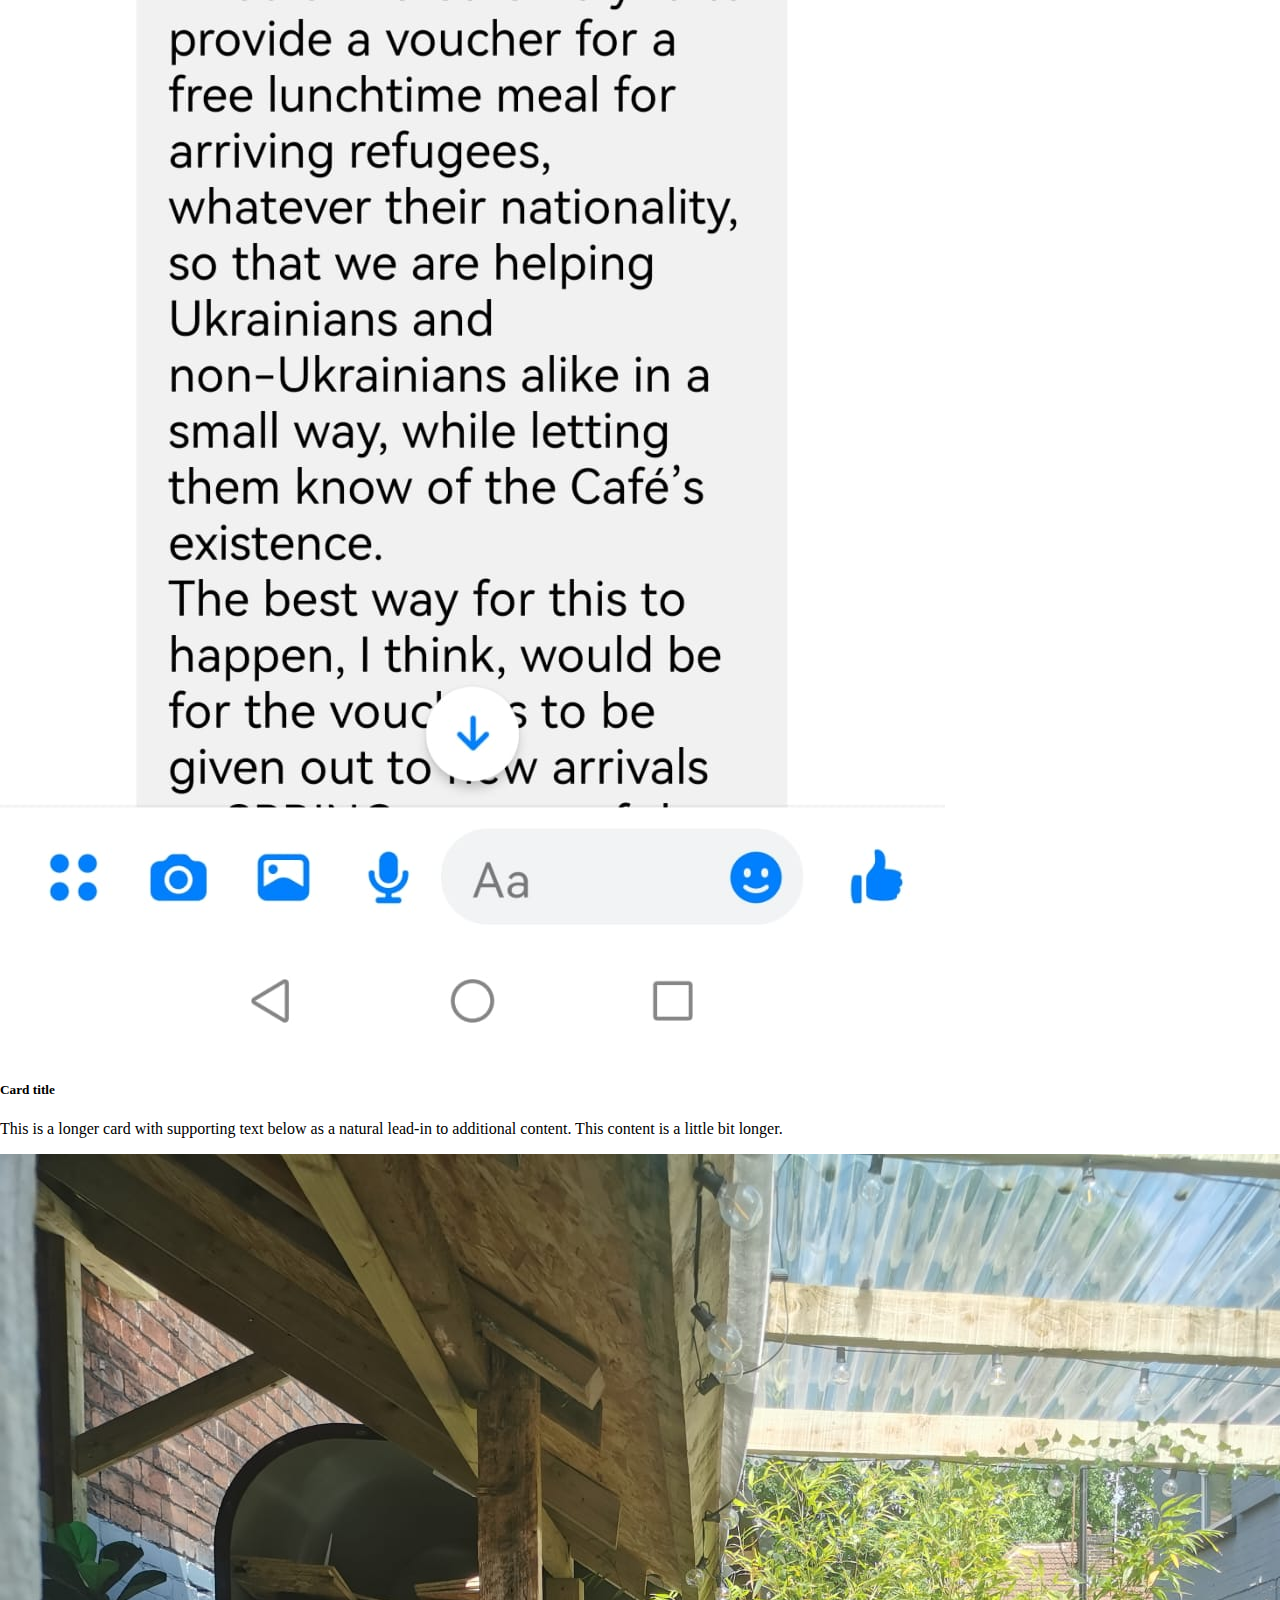
==== commit b8f81af8: "implemented basic structure to the site" ====
--- a/index.html
+++ b/index.html
@@ -1,50 +1,300 @@
 <!DOCTYPE html>
 <html>
-<head>
-    <link rel="stylesheet" href="style.css">
-
-</head>
-<body>
-    <div id="banner">
-       <!-- <img id="background" src="images/Photo from Tom(4).jpg" />-->
-        <div id="intro">
-            <p>In a very difficult time for our country, it is very important that people know and understand what Ukraine is. We took it upon ourselves to present Ukrainian cuisine in Sheffield in Britain. Thanks to the support of caring people, we have a good start and there is a place where many Ukrainians feel  themselves home. Cafe Kalyna is a Ukrainian social enterprise, and in the future we want to create as many jobs as possible.  currently we are  running free English lessons, and planning to start Ukrainian lessons for the British.  We really want to make the Kalyna cafe a treasure trove of Ukrainian culture and the creativity of Ukrainian artists, where British could discover it better.  A large part of our activity is charity.  Currently we need support, foremost financial.  We invite you to our crowdfunding page and ask you to share this post, encourage caring Britons. We are always open to any ideas or suggestions.</p>
-            <!--<img src="images/Photo from Tom(2).jpg" />-->
-            <img src="images/Photo from Tom(3).jpg" />
-            <img src="images/Photo from Tom(1).jpg" />
-            <img src="images/Photo from Tom(5).jpg" />
-            <img src="images/Photo from Tom(6).jpg" />
-            <img src="images/Photo from Tom(7).jpg" />
-            <img src="images/Photo from Tom(8).jpg" />
-            <img src="images/Photo from Tom(9).jpg" />
-            <img src="images/Photo from Tom(10).jpg" />
-            <img src="images/Photo from Tom(11).jpg" />
-            <img src="images/Photo from Tom(12).jpg" />
-            <img src="images/Photo from Tom(13).jpg" />
-            <img src="images/Photo from Tom(14).jpg" />
+	<head>
+		<meta charset="utf-8" />
+		<meta name="viewport" content="width=device-width, initial-scale=1" />
+		<title>Kalyna</title>
+
+		<link
+			href="https://cdn.jsdelivr.net/npm/bootstrap@5.2.0/dist/css/bootstrap.min.css"
+			rel="stylesheet"
+			integrity="sha384-gH2yIJqKdNHPEq0n4Mqa/HGKIhSkIHeL5AyhkYV8i59U5AR6csBvApHHNl/vI1Bx"
+			crossorigin="anonymous"
+		/>
+
+		<link rel="stylesheet" href="style.css" />
+	</head>
+	<body>
+		<nav class="navbar sticky-top bg-primary">
+			<div class="container-fluid">
+				<a class="navbar-brand" href="#">KALYNA</a>
+				<button
+					class="navbar-toggler"
+					type="button"
+					data-bs-toggle="collapse"
+					data-bs-target="#navbarText"
+					aria-controls="navbarText"
+					aria-expanded="false"
+					aria-label="Toggle navigation"
+				>
+					<span class="navbar-toggler-icon"></span>
+				</button>
+				<div class="collapse navbar-collapse" id="navbarText">
+					<ul class="navbar-nav me-auto mb-2 mb-lg-0">
+						<li class="nav-item">
+							<a class="nav-link active" aria-current="page" href="#">Home</a>
+						</li>
+						<li class="nav-item">
+							<a class="nav-link" href="#">Features</a>
+						</li>
+						<li class="nav-item">
+							<a class="nav-link" href="#">Pricing</a>
+						</li>
+					</ul>
+				</div>
+			</div>
+		</nav>
+		<!-- <div id="banner"> -->
+		<!-- <img id="background" src="images/Photo from Tom(4).jpg" />-->
+		<!--<img src="images/Photo from Tom(2).jpg" />-->
+		<!-- Hero Banner Section -->
+		<section class="hero-banner bg-light py-5">
+			<div class="container">
+				<div class="row row align-items-center">
+					<div class="col-lg-5 offset-lg-1 order-lg-1">
+						<img height="400px"
+						src="images/GettyImages-1238079646.webp"img-fluid" alt="Web
+						Development">
+					</div>
+					<div class="col-lg-6">
+						<h1 class="mt-3">Standing in solidarity with Ukraine</h1>
+						<p class="lead text-secondary my-5">
+							In a very difficult time for our country, it is very important
+							that people know and understand what Ukraine is. We took it upon
+							ourselves to present Ukrainian cuisine in Sheffield in Britain.
+							Thanks to the support of caring people, we have a good start and
+							there is a place where many Ukrainians feel themselves home. Cafe
+							Kalyna is a Ukrainian social enterprise, and in the future we want
+							to create as many jobs as possible. currently we are running free
+							English lessons, and planning to start Ukrainian lessons for the
+							British. We really want to make the Kalyna cafe a treasure trove
+							of Ukrainian culture and the creativity of Ukrainian artists,
+							where British could discover it better. A large part of our
+							activity is charity. Currently we need support, foremost
+							financial. We invite you to our crowdfunding page and ask you to
+							share this post, encourage caring Britons. We are always open to
+							any ideas or suggestions.
+						</p>
+					</div>
+				</div>
+			</div>
+		</section>
+
+		<div
+			id="carouselExampleFade"
+			class="carousel slide carousel-fade"
+			data-bs-ride="carousel"
+		>
+			<div class="carousel-inner">
+				<div class="carousel-item active">
+					<img
+						src="images/Photo from Tom(3).jpg"
+						class="d-block w-100"
+						alt="..."
+					/>
+				</div>
+				<div class="carousel-item">
+					<img
+						src="images/Photo from Tom(1).jpg"
+						class="d-block w-100"
+						alt="..."
+					/>
+				</div>
+				<div class="carousel-item">
+					<img
+						src="images/Photo from Tom(9).jpg"
+						class="d-block w-100"
+						alt="..."
+					/>
+				</div>
+				<div class="carousel-item">
+					<img
+						src="images/Photo from Tom(10).jpg"
+						class="d-block w-100"
+						alt="..."
+					/>
+				</div>
+				<div class="carousel-item">
+					<img
+						src="images/Photo from Tom(11).jpg"
+						class="d-block w-100"
+						alt="..."
+					/>
+				</div>
+				<div class="carousel-item">
+					<img
+						src="images/Photo from Tom(8).jpg"
+						class="d-block w-100"
+						alt="..."
+					/>
+				</div>
+				<div class="carousel-item">
+					<img
+						src="images/Photo from Tom(7).jpg"
+						class="d-block w-100"
+						alt="..."
+					/>
+				</div>
+				<div class="carousel-item">
+					<img
+						src="images/Photo from Tom(6).jpg"
+						class="d-block w-100"
+						alt="..."
+					/>
+				</div>
+				<div class="carousel-item">
+					<img
+						src="images/Photo from Tom(5).jpg"
+						class="d-block w-100"
+						alt="..."
+					/>
+				</div>
+			</div>
+			<button
+				class="carousel-control-prev"
+				type="button"
+				data-bs-target="#carouselExampleFade"
+				data-bs-slide="prev"
+			>
+				<span class="carousel-control-prev-icon" aria-hidden="true"></span>
+				<span class="visually-hidden">Previous</span>
+			</button>
+			<button
+				class="carousel-control-next"
+				type="button"
+				data-bs-target="#carouselExampleFade"
+				data-bs-slide="next"
+			>
+				<span class="carousel-control-next-icon" aria-hidden="true"></span>
+				<span class="visually-hidden">Next</span>
+			</button>
+		</div>
+
+		<div class="row row-cols-1 row-cols-md-2 g-4">
+			<div class="col">
+				<div class="card">
+					<img
+						src="images/Photo from Tom(19).jpg"
+						class="card-img-top"
+						alt="..."
+					/>
+					<div class="card-body">
+						<h5 class="card-title">Card title</h5>
+						<p class="card-text">
+							This is a longer card with supporting text below as a natural
+							lead-in to additional content. This content is a little bit
+							longer.
+						</p>
+					</div>
+				</div>
+			</div>
+
+			<div class="col">
+				<div class="card">
+					<img
+						src="images/Photo from Tom(14).jpg"
+						class="card-img-top"
+						alt="..."
+					/>
+					<div class="card-body">
+						<h5 class="card-title">Card title</h5>
+						<p class="card-text">
+							This is a longer card with supporting text below as a natural
+							lead-in to additional content. This content is a little bit
+							longer.
+						</p>
+					</div>
+				</div>
+			</div>
+
+			<div class="col">
+				<div class="card">
+					<img
+						src="images/Photo from Tom(12).jpg"
+						class="card-img-top"
+						alt="..."
+					/>
+					<div class="card-body">
+						<h5 class="card-title">Card title</h5>
+						<p class="card-text">
+							This is a longer card with supporting text below as a natural
+							lead-in to additional content.
+						</p>
+					</div>
+				</div>
+			</div>
+
+			<div class="col">
+				<div class="card">
+					<img
+						src="images/Photo from Tom(13).jpg"
+						class="card-img-top"
+						alt="..."
+					/>
+					<div class="card-body">
+						<h5 class="card-title">Card title</h5>
+						<p class="card-text">
+							This is a longer card with supporting text below as a natural
+							lead-in to additional content. This content is a little bit
+							longer.
+						</p>
+					</div>
+				</div>
+			</div>
+
+			<div class="col">
+				<div class="card">
+					<img
+						src="images/Photo from Tom(18).jpg"
+						class="card-img-top"
+						alt="..."
+					/>
+					<div class="card-body">
+						<h5 class="card-title">Card title</h5>
+						<p class="card-text">
+							This is a longer card with supporting text below as a natural
+							lead-in to additional content. This content is a little bit
+							longer.
+						</p>
+					</div>
+				</div>
+			</div>
+
+			<div class="col">
+				<div class="card">
+					<img
+						src="images/Photo from Tom(17).jpg"
+						class="card-img-top"
+						alt="..."
+					/>
+					<div class="card-body">
+						<h5 class="card-title">Card title</h5>
+						<p class="card-text">
+							This is a longer card with supporting text below as a natural
+							lead-in to additional content. This content is a little bit
+							longer.
+						</p>
+					</div>
+				</div>
+			</div>
+		</div>
+
+		<!-- 
+            <img />
+            <img  />
+            <img  />
             
           
-            <img src="images/Photo from Tom(17).jpg" />
-            <img src="images/Photo from Tom(18).jpg" />
-            <img src="images/Photo from Tom(19).jpg" />
+            <img />
+            <img />
+            <img  />
             <img src="images/Photo from Tom(20).jpg" />
             <img src="images/Photo from Tom(21).jpg" />
             <img src="images/Photo from Tom(22).jpg" />
             <img src="images/Photo from Tom(23).jpg" />
-            <img src="images/Photo from Tom.jpg" />
-        </div>
-
-    </div>
-    
-
-
-
-
-
-
-
-
-<!--
+            <img src="images/Photo from Tom.jpg" /> -->
+
+		<!--
     
     <img src="images/Photo from Tom(3).jpg" />
     <img src="images/Photo from Tom(1).jpg" />
@@ -71,8 +321,28 @@
 
 -->
 
-</body>
-<footer>
-
-</footer>
+		<div class="footer-basic">
+			<footer>
+				<div class="social">
+					<a href="#"><i class="icon ion-social-instagram"></i></a
+					><a href="#"><i class="icon ion-social-snapchat"></i></a
+					><a href="#"><i class="icon ion-social-twitter"></i></a
+					><a href="#"><i class="bi bi-facebook"></i></a>
+				</div>
+				<ul class="list-inline">
+					<li class="list-inline-item"><a href="#">Home</a></li>
+					<li class="list-inline-item"><a href="#">Services</a></li>
+					<li class="list-inline-item"><a href="#">About</a></li>
+					<li class="list-inline-item"><a href="#">Terms</a></li>
+					<li class="list-inline-item"><a href="#">Privacy Policy</a></li>
+				</ul>
+				<p class="copyright">Company Name © 2022</p>
+			</footer>
+		</div>
+		<script
+			src="https://cdn.jsdelivr.net/npm/bootstrap@5.2.0/dist/js/bootstrap.bundle.min.js"
+			integrity="sha384-A3rJD856KowSb7dwlZdYEkO39Gagi7vIsF0jrRAoQmDKKtQBHUuLZ9AsSv4jD4Xa"
+			crossorigin="anonymous"
+		></script>
+	</body>
 </html>
--- a/style.css
+++ b/style.css
@@ -0,0 +1,109 @@
+body {
+    margin: auto;
+    padding: 0;
+    /* background: url("images/Photo from Tom(4).jpg") no-repeat center center fixed; */
+    /* background-size: 100% ;
+    background-position: 0% 10%; */
+}
+/*
+#banner {
+    /*background: url("images/Photo from Tom(4).jpg") no-repeat center center fixed;
+    background-size: 100% ;
+    background-position: 0% 10%;
+    display: inline-flex;
+    z-index: 1;
+    
+    opacity: 1;
+    
+    
+    height: 1000px;
+
+}
+
+#intro {
+    
+    
+    width: 80%;
+    margin-left: 10%;
+    padding-top: 14%;
+    
+}
+
+#intro p {
+    background-color: white;
+    opacity: 1;
+    font-size: 2em;
+
+}
+
+#intro img {
+    width: 100%;
+} */
+
+.carouselExampleFade{
+  height: 300px;
+}
+
+.card img{
+    max-width: fit-content;
+}
+
+.footer-basic {
+  padding:40px 0;
+  background-color:#ffffff;
+  color:#4b4c4d;
+}
+
+.footer-basic ul {
+  padding:0;
+  list-style:none;
+  text-align:center;
+  font-size:18px;
+  line-height:1.6;
+  margin-bottom:0;
+}
+
+.footer-basic li {
+  padding:0 10px;
+}
+
+.footer-basic ul a {
+  color:inherit;
+  text-decoration:none;
+  opacity:0.8;
+}
+
+.footer-basic ul a:hover {
+  opacity:1;
+}
+
+.footer-basic .social {
+  text-align:center;
+  padding-bottom:25px;
+}
+
+.footer-basic .social > a {
+  font-size:24px;
+  width:40px;
+  height:40px;
+  line-height:40px;
+  display:inline-block;
+  text-align:center;
+  border-radius:50%;
+  border:1px solid #ccc;
+  margin:0 8px;
+  color:inherit;
+  opacity:0.75;
+}
+
+.footer-basic .social > a:hover {
+  opacity:0.9;
+}
+
+.footer-basic .copyright {
+  margin-top:15px;
+  text-align:center;
+  font-size:13px;
+  color:#aaa;
+  margin-bottom:0;
+}
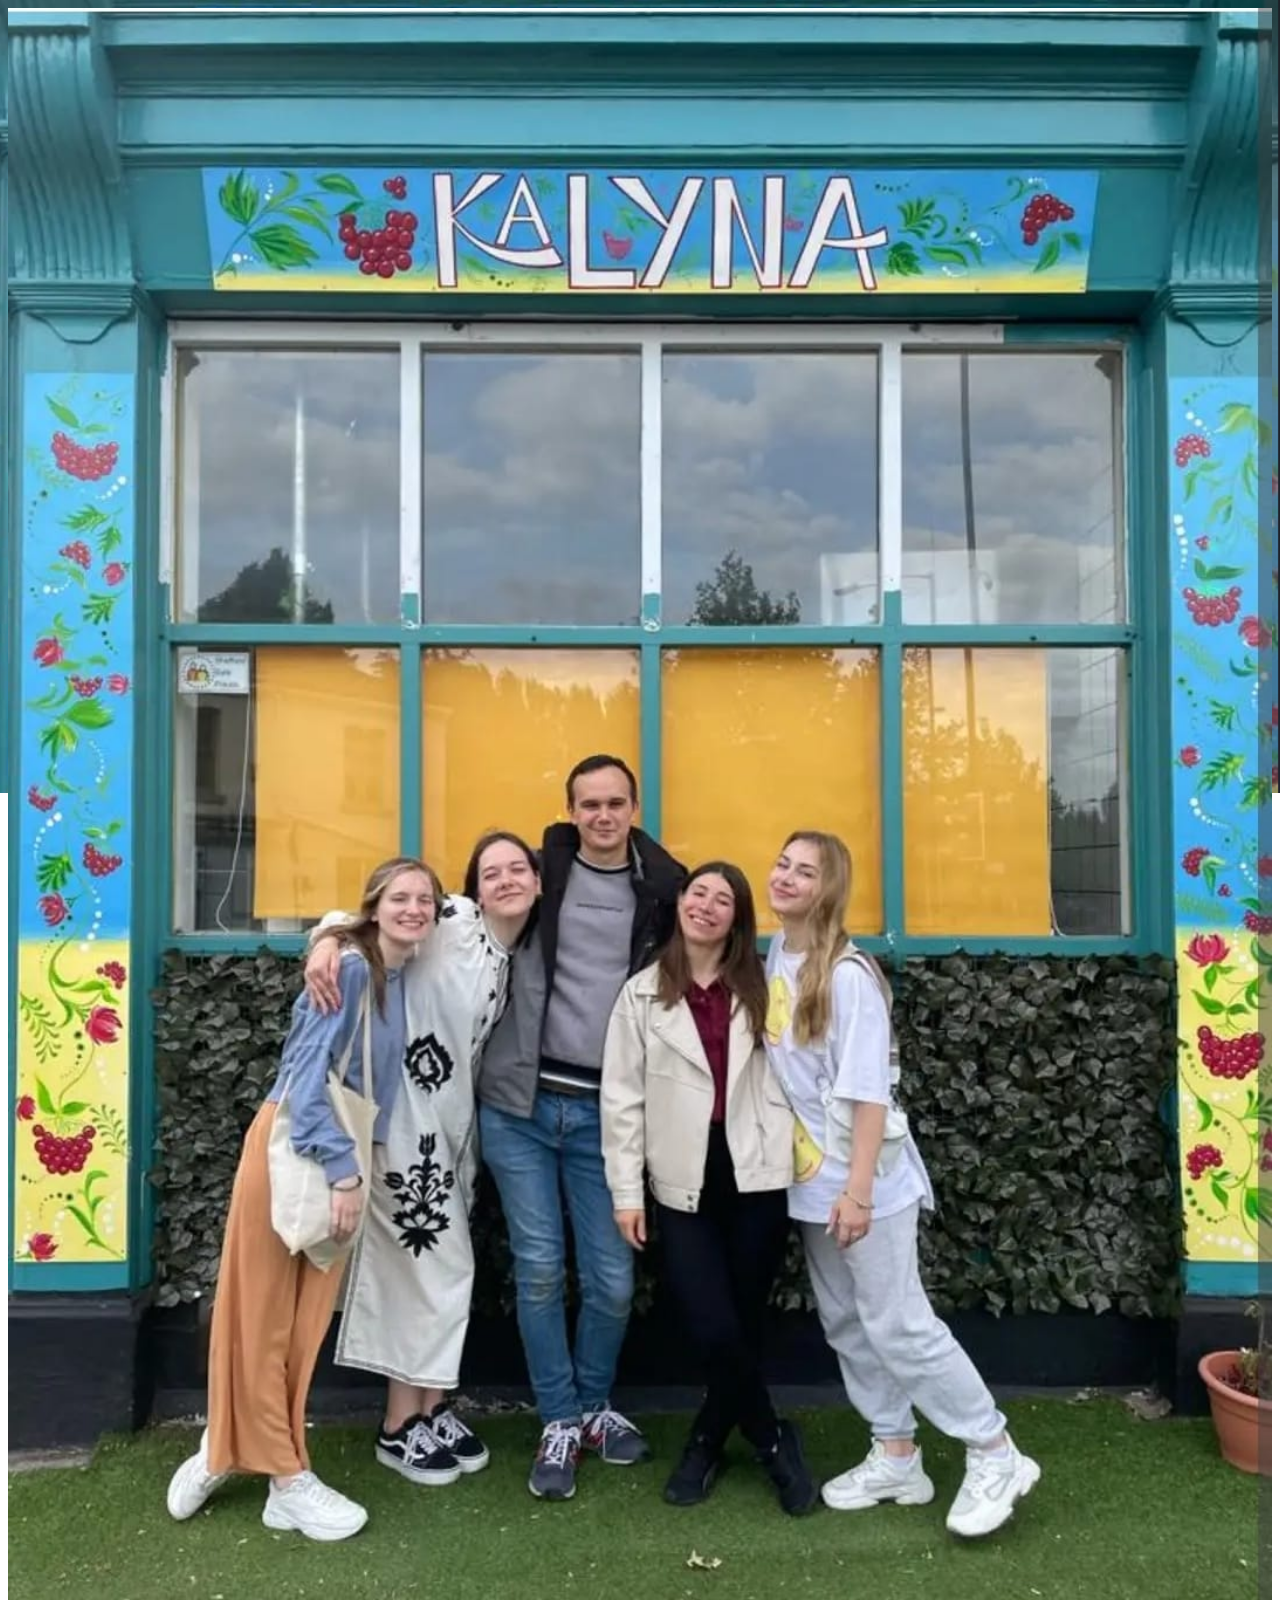
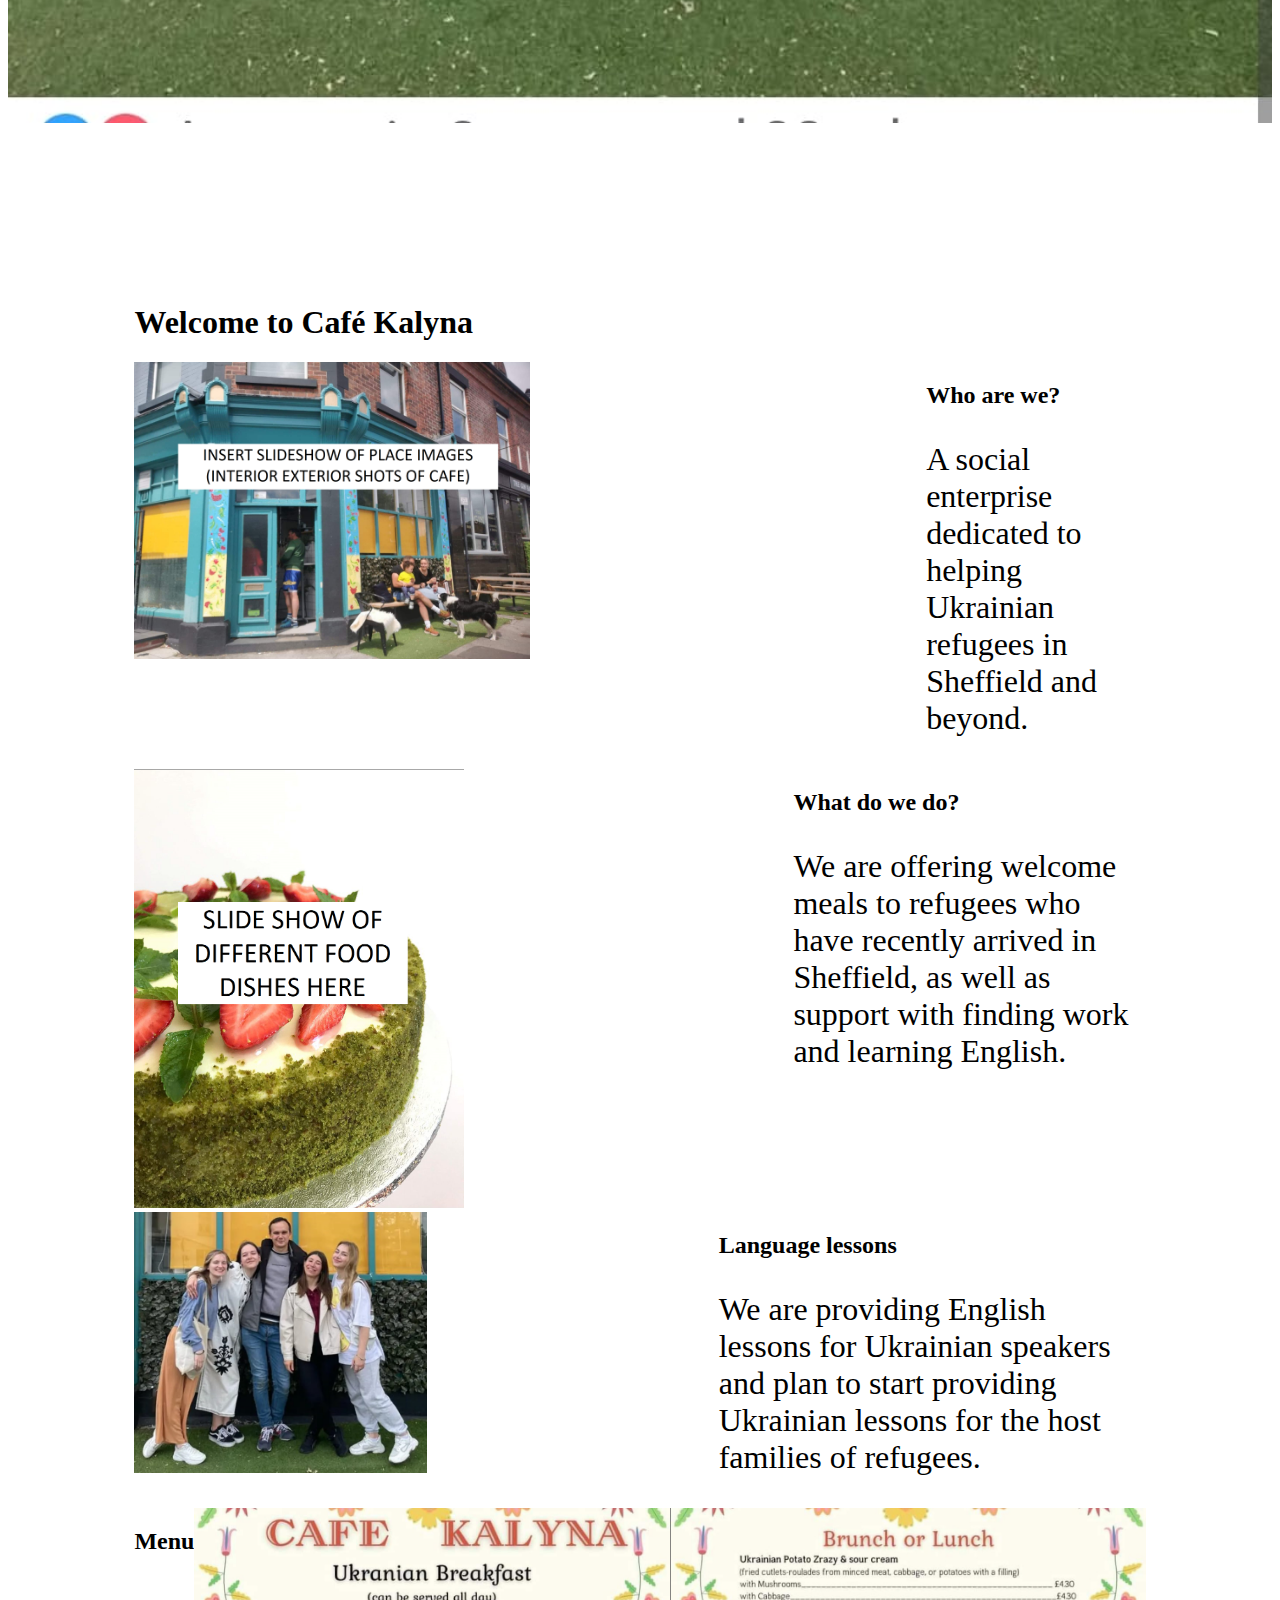
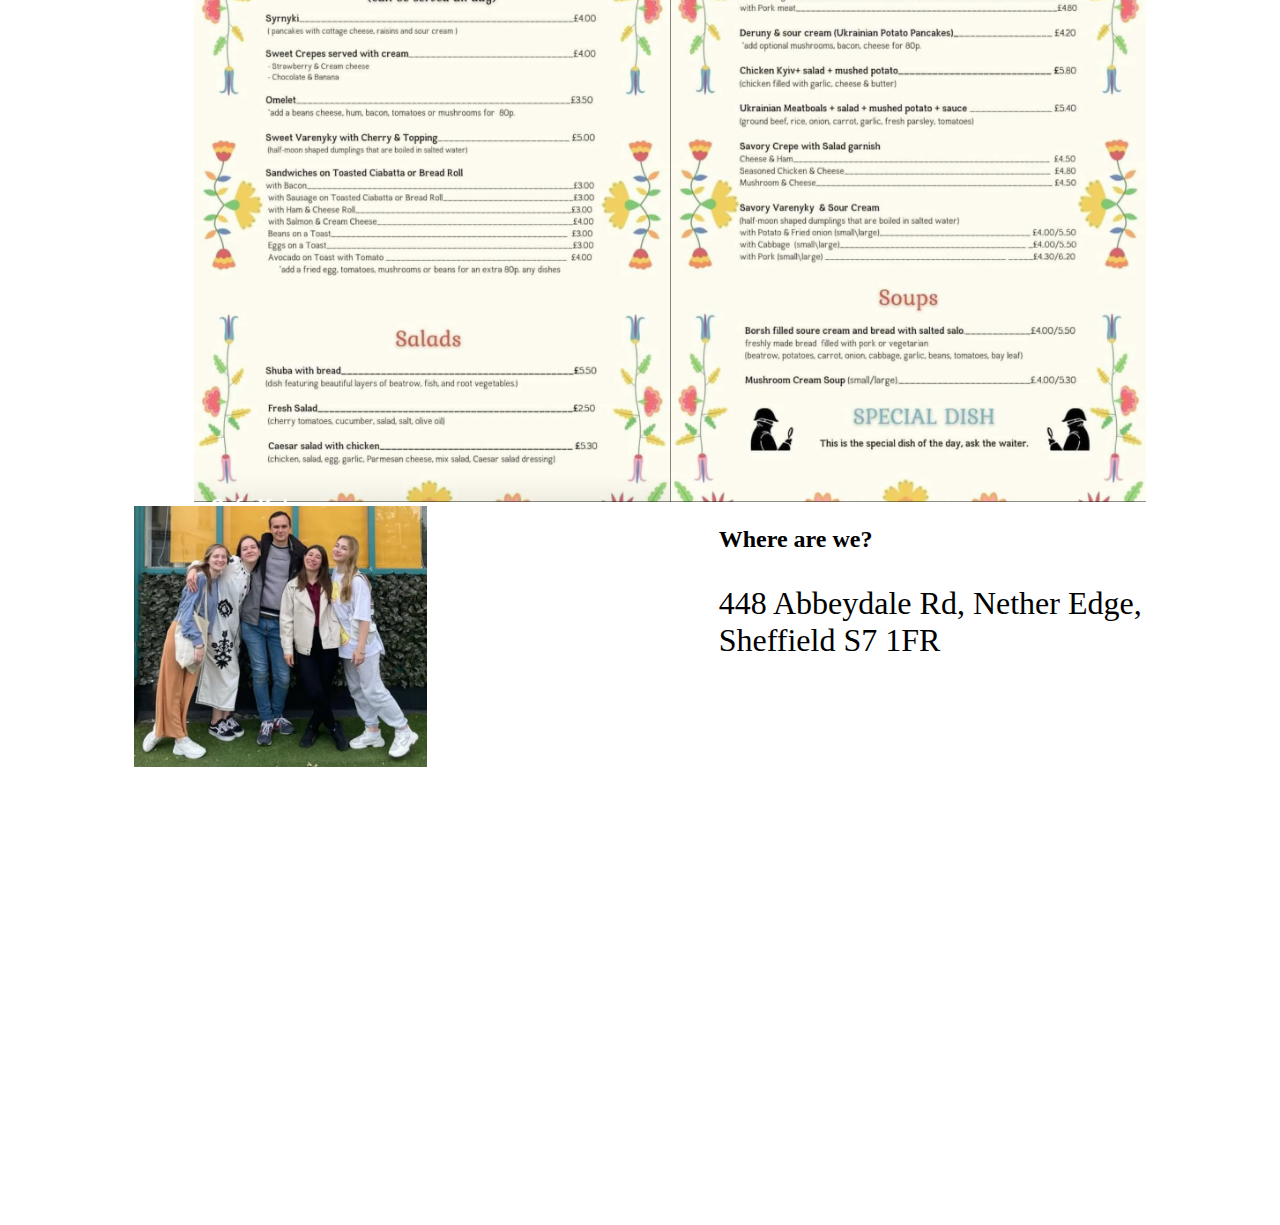
==== commit 18cc26d4: "images named and organised, new content added with headings" ====
--- a/index.html
+++ b/index.html
@@ -1,300 +1,83 @@
 <!DOCTYPE html>
 <html>
-	<head>
-		<meta charset="utf-8" />
-		<meta name="viewport" content="width=device-width, initial-scale=1" />
-		<title>Kalyna</title>
+<head>
+    <link rel="stylesheet" href="style.css">
 
-		<link
-			href="https://cdn.jsdelivr.net/npm/bootstrap@5.2.0/dist/css/bootstrap.min.css"
-			rel="stylesheet"
-			integrity="sha384-gH2yIJqKdNHPEq0n4Mqa/HGKIhSkIHeL5AyhkYV8i59U5AR6csBvApHHNl/vI1Bx"
-			crossorigin="anonymous"
-		/>
+</head>
+<body>
+    
+    <div id="banner">
+       <img id="background" src="images/Photo from Tom(4).jpg" />
+        <div id="intro">
+            <h1>Welcome to Café Kalyna</h1>
+            <div class="image-text-twin">
+                <div class="image">
+                    <div class="image-container">
+                        <img src="images/Webpage/Cafe-Slideshow-Placeholder.png" />
+                    </div>
+                </div>
+                <div class="text">
+                    <h2>Who are we?</h2>
+                    <p>A social enterprise dedicated to helping Ukrainian refugees in Sheffield and beyond.</p>
+                </div>
+            </div>
+            <div class="image-text-twin">
+                <div class="image">
+                    <div class="image-container">
+                        <img src="images/Webpage/Food-Slideshow-Placeholder.png" />
+                    </div>
+                </div>
+                <div class="text">
+                    <h2>What do we do? </h2>
+                    <p>We are offering welcome meals to refugees who have recently arrived in Sheffield, as well as support with finding work and learning English.</p>
+                </div>
+            </div>
+            <div class="image-text-twin">
+                <div class="image">
+                    <div class="image-container">
+                        <img src="images/Webpage/The-Team.png" />
+                    </div>
+                </div>
+                <div class="text">
+                    <h2>Language lessons </h2>
+                    <p>We are providing English lessons for Ukrainian speakers and plan to start providing Ukrainian lessons for the host families of refugees.</p>
+                </div>
+            </div>
+            <div class="image-text-twin">
+                <h2>Menu</h2>                
+                    <div class="image-container">
+                        <img src="images/menu/Menu-P1.jpg" />
+                    </div>
+                    <div class="image-container">
+                        <img src="images/menu/Menu-P2.jpg" />
+                    </div>                
+            </div>
+            <div class="image-text-twin">
+                <div class="image">
+                    <div class="image-container">
+                        <img src="images/Webpage/The-Team.png" />
+                    </div>
+                </div>
+                <div class="text">
+                    <h2>Where are we? </h2>
+                    <p>448 Abbeydale Rd, Nether Edge, Sheffield S7 1FR</p>
+                </div>
+                
+            </div>
+            <iframe src="https://www.google.com/maps/embed?pb=!1m14!1m8!1m3!1d9524.602273621462!2d-1.4825203!3d53.3584602!3m2!1i1024!2i768!4f13.1!3m3!1m2!1s0x0%3A0xea1b4544db4c1ec!2sCafe%20Kalyna!5e0!3m2!1sen!2suk!4v1659546194944!5m2!1sen!2suk" width="100%" height="450" style="border:0;" allowfullscreen="" loading="lazy" referrerpolicy="no-referrer-when-downgrade"></iframe>
+        </div>
 
-		<link rel="stylesheet" href="style.css" />
-	</head>
-	<body>
-		<nav class="navbar sticky-top bg-primary">
-			<div class="container-fluid">
-				<a class="navbar-brand" href="#">KALYNA</a>
-				<button
-					class="navbar-toggler"
-					type="button"
-					data-bs-toggle="collapse"
-					data-bs-target="#navbarText"
-					aria-controls="navbarText"
-					aria-expanded="false"
-					aria-label="Toggle navigation"
-				>
-					<span class="navbar-toggler-icon"></span>
-				</button>
-				<div class="collapse navbar-collapse" id="navbarText">
-					<ul class="navbar-nav me-auto mb-2 mb-lg-0">
-						<li class="nav-item">
-							<a class="nav-link active" aria-current="page" href="#">Home</a>
-						</li>
-						<li class="nav-item">
-							<a class="nav-link" href="#">Features</a>
-						</li>
-						<li class="nav-item">
-							<a class="nav-link" href="#">Pricing</a>
-						</li>
-					</ul>
-				</div>
-			</div>
-		</nav>
-		<!-- <div id="banner"> -->
-		<!-- <img id="background" src="images/Photo from Tom(4).jpg" />-->
-		<!--<img src="images/Photo from Tom(2).jpg" />-->
-		<!-- Hero Banner Section -->
-		<section class="hero-banner bg-light py-5">
-			<div class="container">
-				<div class="row row align-items-center">
-					<div class="col-lg-5 offset-lg-1 order-lg-1">
-						<img height="400px"
-						src="images/GettyImages-1238079646.webp"img-fluid" alt="Web
-						Development">
-					</div>
-					<div class="col-lg-6">
-						<h1 class="mt-3">Standing in solidarity with Ukraine</h1>
-						<p class="lead text-secondary my-5">
-							In a very difficult time for our country, it is very important
-							that people know and understand what Ukraine is. We took it upon
-							ourselves to present Ukrainian cuisine in Sheffield in Britain.
-							Thanks to the support of caring people, we have a good start and
-							there is a place where many Ukrainians feel themselves home. Cafe
-							Kalyna is a Ukrainian social enterprise, and in the future we want
-							to create as many jobs as possible. currently we are running free
-							English lessons, and planning to start Ukrainian lessons for the
-							British. We really want to make the Kalyna cafe a treasure trove
-							of Ukrainian culture and the creativity of Ukrainian artists,
-							where British could discover it better. A large part of our
-							activity is charity. Currently we need support, foremost
-							financial. We invite you to our crowdfunding page and ask you to
-							share this post, encourage caring Britons. We are always open to
-							any ideas or suggestions.
-						</p>
-					</div>
-				</div>
-			</div>
-		</section>
+    </div>
+    
 
-		<div
-			id="carouselExampleFade"
-			class="carousel slide carousel-fade"
-			data-bs-ride="carousel"
-		>
-			<div class="carousel-inner">
-				<div class="carousel-item active">
-					<img
-						src="images/Photo from Tom(3).jpg"
-						class="d-block w-100"
-						alt="..."
-					/>
-				</div>
-				<div class="carousel-item">
-					<img
-						src="images/Photo from Tom(1).jpg"
-						class="d-block w-100"
-						alt="..."
-					/>
-				</div>
-				<div class="carousel-item">
-					<img
-						src="images/Photo from Tom(9).jpg"
-						class="d-block w-100"
-						alt="..."
-					/>
-				</div>
-				<div class="carousel-item">
-					<img
-						src="images/Photo from Tom(10).jpg"
-						class="d-block w-100"
-						alt="..."
-					/>
-				</div>
-				<div class="carousel-item">
-					<img
-						src="images/Photo from Tom(11).jpg"
-						class="d-block w-100"
-						alt="..."
-					/>
-				</div>
-				<div class="carousel-item">
-					<img
-						src="images/Photo from Tom(8).jpg"
-						class="d-block w-100"
-						alt="..."
-					/>
-				</div>
-				<div class="carousel-item">
-					<img
-						src="images/Photo from Tom(7).jpg"
-						class="d-block w-100"
-						alt="..."
-					/>
-				</div>
-				<div class="carousel-item">
-					<img
-						src="images/Photo from Tom(6).jpg"
-						class="d-block w-100"
-						alt="..."
-					/>
-				</div>
-				<div class="carousel-item">
-					<img
-						src="images/Photo from Tom(5).jpg"
-						class="d-block w-100"
-						alt="..."
-					/>
-				</div>
-			</div>
-			<button
-				class="carousel-control-prev"
-				type="button"
-				data-bs-target="#carouselExampleFade"
-				data-bs-slide="prev"
-			>
-				<span class="carousel-control-prev-icon" aria-hidden="true"></span>
-				<span class="visually-hidden">Previous</span>
-			</button>
-			<button
-				class="carousel-control-next"
-				type="button"
-				data-bs-target="#carouselExampleFade"
-				data-bs-slide="next"
-			>
-				<span class="carousel-control-next-icon" aria-hidden="true"></span>
-				<span class="visually-hidden">Next</span>
-			</button>
-		</div>
 
-		<div class="row row-cols-1 row-cols-md-2 g-4">
-			<div class="col">
-				<div class="card">
-					<img
-						src="images/Photo from Tom(19).jpg"
-						class="card-img-top"
-						alt="..."
-					/>
-					<div class="card-body">
-						<h5 class="card-title">Card title</h5>
-						<p class="card-text">
-							This is a longer card with supporting text below as a natural
-							lead-in to additional content. This content is a little bit
-							longer.
-						</p>
-					</div>
-				</div>
-			</div>
 
-			<div class="col">
-				<div class="card">
-					<img
-						src="images/Photo from Tom(14).jpg"
-						class="card-img-top"
-						alt="..."
-					/>
-					<div class="card-body">
-						<h5 class="card-title">Card title</h5>
-						<p class="card-text">
-							This is a longer card with supporting text below as a natural
-							lead-in to additional content. This content is a little bit
-							longer.
-						</p>
-					</div>
-				</div>
-			</div>
 
-			<div class="col">
-				<div class="card">
-					<img
-						src="images/Photo from Tom(12).jpg"
-						class="card-img-top"
-						alt="..."
-					/>
-					<div class="card-body">
-						<h5 class="card-title">Card title</h5>
-						<p class="card-text">
-							This is a longer card with supporting text below as a natural
-							lead-in to additional content.
-						</p>
-					</div>
-				</div>
-			</div>
 
-			<div class="col">
-				<div class="card">
-					<img
-						src="images/Photo from Tom(13).jpg"
-						class="card-img-top"
-						alt="..."
-					/>
-					<div class="card-body">
-						<h5 class="card-title">Card title</h5>
-						<p class="card-text">
-							This is a longer card with supporting text below as a natural
-							lead-in to additional content. This content is a little bit
-							longer.
-						</p>
-					</div>
-				</div>
-			</div>
 
-			<div class="col">
-				<div class="card">
-					<img
-						src="images/Photo from Tom(18).jpg"
-						class="card-img-top"
-						alt="..."
-					/>
-					<div class="card-body">
-						<h5 class="card-title">Card title</h5>
-						<p class="card-text">
-							This is a longer card with supporting text below as a natural
-							lead-in to additional content. This content is a little bit
-							longer.
-						</p>
-					</div>
-				</div>
-			</div>
 
-			<div class="col">
-				<div class="card">
-					<img
-						src="images/Photo from Tom(17).jpg"
-						class="card-img-top"
-						alt="..."
-					/>
-					<div class="card-body">
-						<h5 class="card-title">Card title</h5>
-						<p class="card-text">
-							This is a longer card with supporting text below as a natural
-							lead-in to additional content. This content is a little bit
-							longer.
-						</p>
-					</div>
-				</div>
-			</div>
-		</div>
 
-		<!-- 
-            <img />
-            <img  />
-            <img  />
-            
-          
-            <img />
-            <img />
-            <img  />
-            <img src="images/Photo from Tom(20).jpg" />
-            <img src="images/Photo from Tom(21).jpg" />
-            <img src="images/Photo from Tom(22).jpg" />
-            <img src="images/Photo from Tom(23).jpg" />
-            <img src="images/Photo from Tom.jpg" /> -->
-
-		<!--
+<!--
     
     <img src="images/Photo from Tom(3).jpg" />
     <img src="images/Photo from Tom(1).jpg" />
@@ -321,28 +104,8 @@
 
 -->
 
-		<div class="footer-basic">
-			<footer>
-				<div class="social">
-					<a href="#"><i class="icon ion-social-instagram"></i></a
-					><a href="#"><i class="icon ion-social-snapchat"></i></a
-					><a href="#"><i class="icon ion-social-twitter"></i></a
-					><a href="#"><i class="bi bi-facebook"></i></a>
-				</div>
-				<ul class="list-inline">
-					<li class="list-inline-item"><a href="#">Home</a></li>
-					<li class="list-inline-item"><a href="#">Services</a></li>
-					<li class="list-inline-item"><a href="#">About</a></li>
-					<li class="list-inline-item"><a href="#">Terms</a></li>
-					<li class="list-inline-item"><a href="#">Privacy Policy</a></li>
-				</ul>
-				<p class="copyright">Company Name © 2022</p>
-			</footer>
-		</div>
-		<script
-			src="https://cdn.jsdelivr.net/npm/bootstrap@5.2.0/dist/js/bootstrap.bundle.min.js"
-			integrity="sha384-A3rJD856KowSb7dwlZdYEkO39Gagi7vIsF0jrRAoQmDKKtQBHUuLZ9AsSv4jD4Xa"
-			crossorigin="anonymous"
-		></script>
-	</body>
+</body>
+<footer>
+
+</footer>
 </html>
--- a/style.css
+++ b/style.css
@@ -1,17 +1,34 @@
 body {
-    margin: auto;
-    padding: 0;
-    /* background: url("images/Photo from Tom(4).jpg") no-repeat center center fixed; */
-    /* background-size: 100% ;
-    background-position: 0% 10%; */
+    background: url("images/Webpage/Cafe_exterior_border.png") no-repeat center center fixed;
+    /*background: url("images/Webpage/Photo from Tom(4).jpg") no-repeat center center fixed;*/
+    background-size: 100% ;
+    background-position: 0% 0%;
+    
 }
-/*
+
+.image-text-twin {
+    display: inline-flex;
+}
+
+.image-container {
+    width: 50%;
+}
+
+img {
+    width: 100%;
+}
+
+.text {
+    width: 50%;
+}
+
 #banner {
     /*background: url("images/Photo from Tom(4).jpg") no-repeat center center fixed;
     background-size: 100% ;
     background-position: 0% 10%;
-    display: inline-flex;
-    z-index: 1;
+    display: inline-flex;*/
+    
+    
     
     opacity: 1;
     
@@ -25,7 +42,8 @@
     
     width: 80%;
     margin-left: 10%;
-    padding-top: 14%;
+    /*padding-top: 14%;*/
+    margin-top: 14%;
     
 }
 
@@ -38,72 +56,4 @@
 
 #intro img {
     width: 100%;
-} */
-
-.carouselExampleFade{
-  height: 300px;
-}
-
-.card img{
-    max-width: fit-content;
-}
-
-.footer-basic {
-  padding:40px 0;
-  background-color:#ffffff;
-  color:#4b4c4d;
-}
-
-.footer-basic ul {
-  padding:0;
-  list-style:none;
-  text-align:center;
-  font-size:18px;
-  line-height:1.6;
-  margin-bottom:0;
-}
-
-.footer-basic li {
-  padding:0 10px;
-}
-
-.footer-basic ul a {
-  color:inherit;
-  text-decoration:none;
-  opacity:0.8;
-}
-
-.footer-basic ul a:hover {
-  opacity:1;
-}
-
-.footer-basic .social {
-  text-align:center;
-  padding-bottom:25px;
-}
-
-.footer-basic .social > a {
-  font-size:24px;
-  width:40px;
-  height:40px;
-  line-height:40px;
-  display:inline-block;
-  text-align:center;
-  border-radius:50%;
-  border:1px solid #ccc;
-  margin:0 8px;
-  color:inherit;
-  opacity:0.75;
-}
-
-.footer-basic .social > a:hover {
-  opacity:0.9;
-}
-
-.footer-basic .copyright {
-  margin-top:15px;
-  text-align:center;
-  font-size:13px;
-  color:#aaa;
-  margin-bottom:0;
-}
+}